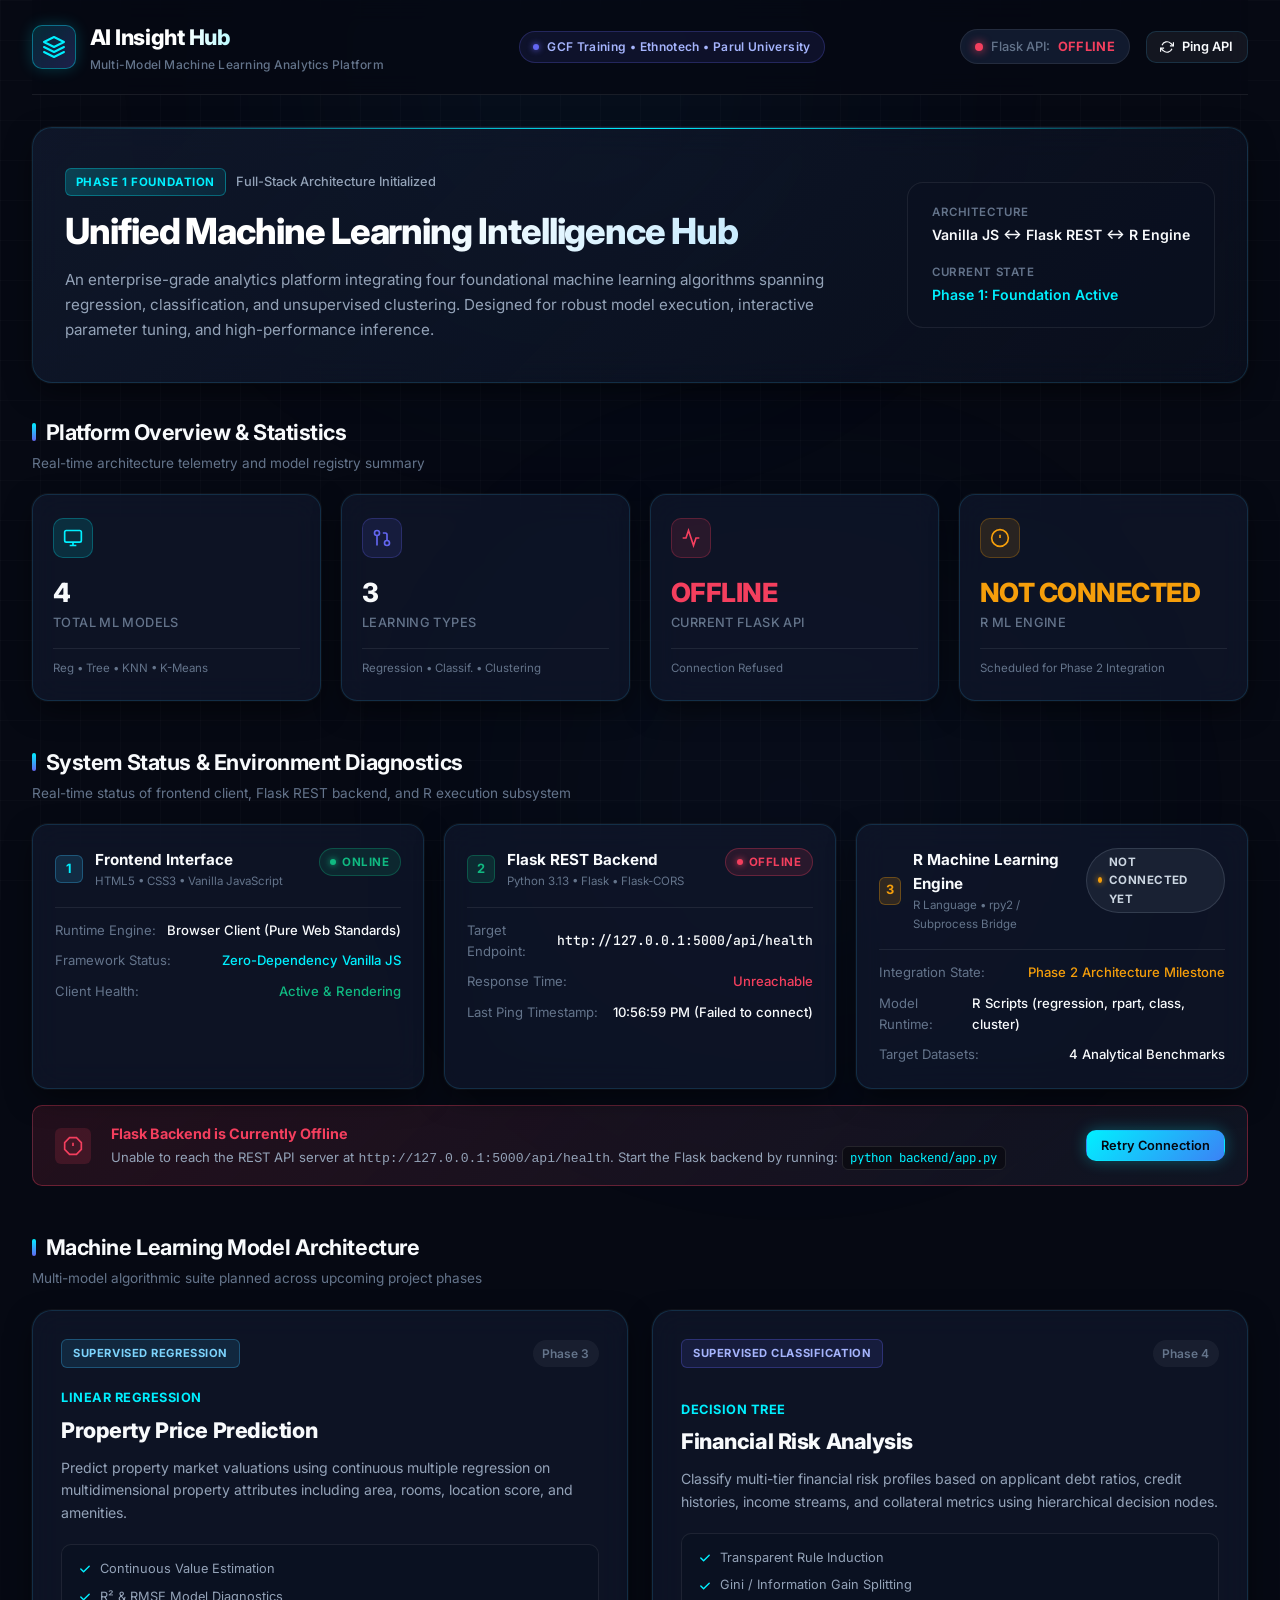
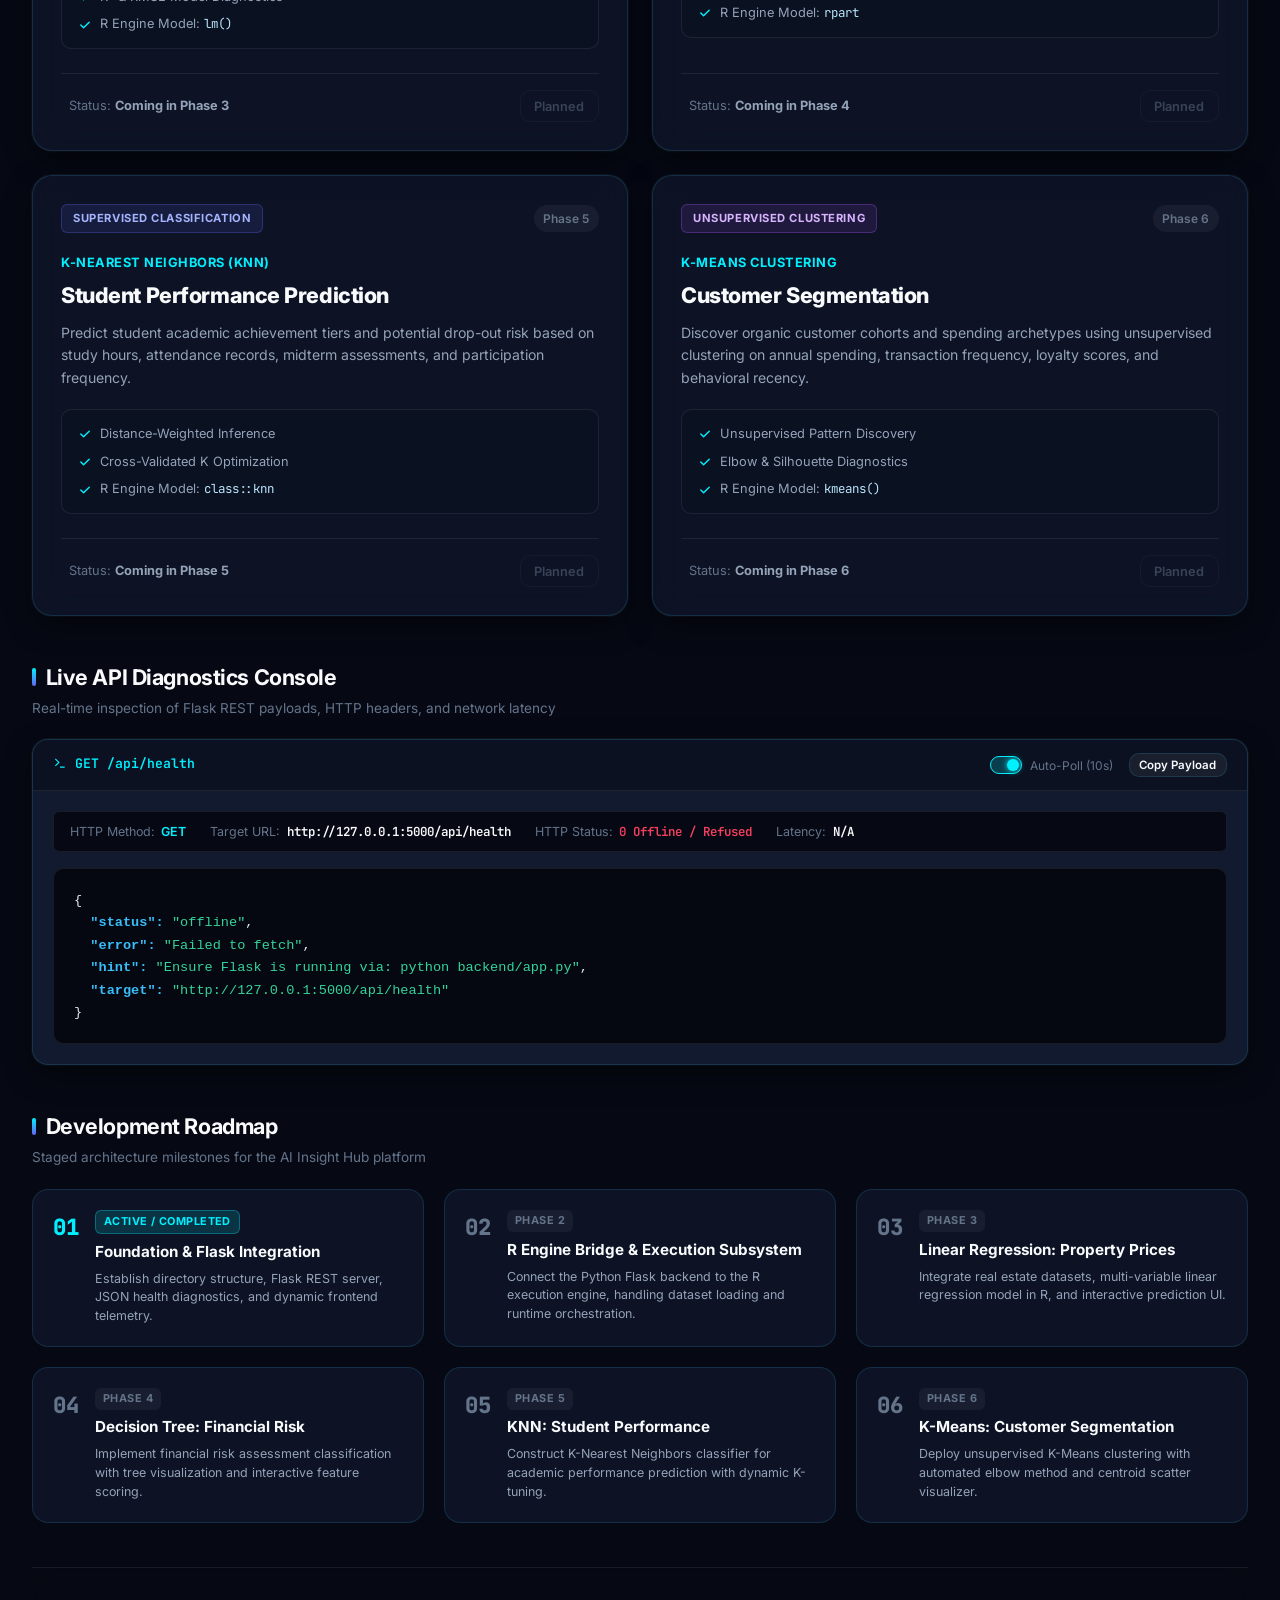
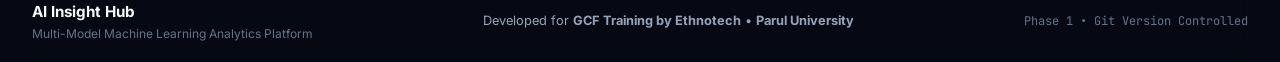
==== frontend/index.html @ ffd51c1c "Phase 1: Project foundation and Flask frontend integration" ====
<!DOCTYPE html>
<html lang="en">
<head>
    <meta charset="UTF-8">
    <meta name="viewport" content="width=device-width, initial-scale=1.0">
    <title>AI Insight Hub — Multi-Model Machine Learning Analytics Platform</title>
    <meta name="description" content="AI Insight Hub is a unified multi-model machine learning analytics platform for regression, classification, and clustering intelligence.">
    <!-- Google Fonts: Inter & JetBrains Mono -->
    <link rel="preconnect" href="https://fonts.googleapis.com">
    <link rel="preconnect" href="https://fonts.gstatic.com" crossorigin>
    <link href="https://fonts.googleapis.com/css2?family=Inter:wght@300;400;500;600;700;800&family=JetBrains+Mono:wght@400;500;600&display=swap" rel="stylesheet">
    <!-- Stylesheets -->
    <link rel="stylesheet" href="css/style.css">
    <link rel="stylesheet" href="css/responsive.css">
</head>
<body>
    <!-- Background Glow Elements -->
    <div class="bg-glow bg-glow-top"></div>
    <div class="bg-glow bg-glow-bottom"></div>
    <div class="grid-overlay"></div>

    <!-- Main Application Container -->
    <div class="app-container">

        <!-- Header / Navigation -->
        <header class="app-header">
            <div class="header-left">
                <div class="logo-wrapper">
                    <div class="logo-icon">
                        <svg viewBox="0 0 24 24" fill="none" xmlns="http://www.w3.org/2000/svg">
                            <path d="M12 2L2 7L12 12L22 7L12 2Z" stroke="currentColor" stroke-width="2" stroke-linecap="round" stroke-linejoin="round"/>
                            <path d="M2 17L12 22L22 17" stroke="currentColor" stroke-width="2" stroke-linecap="round" stroke-linejoin="round"/>
                            <path d="M2 12L12 17L22 12" stroke="currentColor" stroke-width="2" stroke-linecap="round" stroke-linejoin="round"/>
                        </svg>
                    </div>
                    <div class="logo-text">
                        <div class="brand-title">AI Insight Hub</div>
                        <div class="brand-subtitle">Multi-Model Machine Learning Analytics Platform</div>
                    </div>
                </div>
            </div>

            <div class="header-center">
                <div class="academic-badge">
                    <span class="badge-dot"></span>
                    <span class="badge-text">GCF Training &bull; Ethnotech &bull; Parul University</span>
                </div>
            </div>

            <div class="header-right">
                <div class="header-status-pill" id="headerApiStatusPill">
                    <span class="status-pulse-dot" id="headerStatusDot"></span>
                    <span class="status-pill-label">Flask API:</span>
                    <span class="status-pill-value" id="headerApiStatusText">CONNECTING...</span>
                </div>
                <button class="btn btn-secondary btn-sm" id="btnRefreshHealth" title="Ping API Health">
                    <svg class="icon-refresh" id="refreshIcon" viewBox="0 0 24 24" fill="none" stroke="currentColor" stroke-width="2">
                        <path d="M23 4v6h-6"></path>
                        <path d="M1 20v-6h6"></path>
                        <path d="M3.51 9a9 9 0 0 1 14.85-3.36L23 10M1 14l4.64 4.36A9 9 0 0 0 20.49 15"></path>
                    </svg>
                    <span>Ping API</span>
                </button>
            </div>
        </header>

        <!-- Main Content Area -->
        <main class="main-content">

            <!-- Hero Banner -->
            <section class="hero-section">
                <div class="hero-content">
                    <div class="hero-tag">
                        <span class="tag-pill">Phase 1 Foundation</span>
                        <span class="tag-text">Full-Stack Architecture Initialized</span>
                    </div>
                    <h1 class="hero-title">Unified Machine Learning Intelligence Hub</h1>
                    <p class="hero-description">
                        An enterprise-grade analytics platform integrating four foundational machine learning algorithms
                        spanning regression, classification, and unsupervised clustering. Designed for robust model execution,
                        interactive parameter tuning, and high-performance inference.
                    </p>
                </div>
                <div class="hero-meta">
                    <div class="meta-item">
                        <span class="meta-label">Architecture</span>
                        <span class="meta-value">Vanilla JS &harr; Flask REST &harr; R Engine</span>
                    </div>
                    <div class="meta-item">
                        <span class="meta-label">Current State</span>
                        <span class="meta-value text-cyan">Phase 1: Foundation Active</span>
                    </div>
                </div>
            </section>

            <!-- Dashboard Statistics Section -->
            <section class="section-container">
                <div class="section-header">
                    <h2 class="section-title">Platform Overview & Statistics</h2>
                    <span class="section-subtitle">Real-time architecture telemetry and model registry summary</span>
                </div>

                <div class="stats-grid">
                    <!-- Stat Card 1: Total Models -->
                    <div class="stat-card">
                        <div class="stat-icon-box stat-icon-cyan">
                            <svg viewBox="0 0 24 24" fill="none" stroke="currentColor" stroke-width="2">
                                <rect x="2" y="3" width="20" height="14" rx="2" ry="2"></rect>
                                <line x1="8" y1="21" x2="16" y2="21"></line>
                                <line x1="12" y1="17" x2="12" y2="21"></line>
                            </svg>
                        </div>
                        <div class="stat-info">
                            <div class="stat-value">4</div>
                            <div class="stat-label">Total ML Models</div>
                        </div>
                        <div class="stat-footer">
                            <span class="badge-subtle">Reg &bull; Tree &bull; KNN &bull; K-Means</span>
                        </div>
                    </div>

                    <!-- Stat Card 2: Learning Paradigms -->
                    <div class="stat-card">
                        <div class="stat-icon-box stat-icon-indigo">
                            <svg viewBox="0 0 24 24" fill="none" stroke="currentColor" stroke-width="2">
                                <circle cx="18" cy="18" r="3"></circle>
                                <circle cx="6" cy="6" r="3"></circle>
                                <path d="M13 6h3a2 2 0 0 1 2 2v7"></path>
                                <line x1="6" y1="9" x2="6" y2="21"></line>
                            </svg>
                        </div>
                        <div class="stat-info">
                            <div class="stat-value">3</div>
                            <div class="stat-label">Learning Types</div>
                        </div>
                        <div class="stat-footer">
                            <span class="badge-subtle">Regression &bull; Classif. &bull; Clustering</span>
                        </div>
                    </div>

                    <!-- Stat Card 3: Backend API Status -->
                    <div class="stat-card" id="statCardApi">
                        <div class="stat-icon-box stat-icon-emerald" id="statApiIconBox">
                            <svg viewBox="0 0 24 24" fill="none" stroke="currentColor" stroke-width="2">
                                <path d="M22 12h-4l-3 9L9 3l-3 9H2"></path>
                            </svg>
                        </div>
                        <div class="stat-info">
                            <div class="stat-value" id="statApiStatusValue">CHECKING...</div>
                            <div class="stat-label">Current Flask API</div>
                        </div>
                        <div class="stat-footer">
                            <span class="badge-subtle" id="statApiLatency">Endpoint: /api/health</span>
                        </div>
                    </div>

                    <!-- Stat Card 4: R Engine Connection -->
                    <div class="stat-card">
                        <div class="stat-icon-box stat-icon-amber">
                            <svg viewBox="0 0 24 24" fill="none" stroke="currentColor" stroke-width="2">
                                <circle cx="12" cy="12" r="10"></circle>
                                <line x1="12" y1="8" x2="12" y2="12"></line>
                                <line x1="12" y1="16" x2="12.01" y2="16"></line>
                            </svg>
                        </div>
                        <div class="stat-info">
                            <div class="stat-value text-amber" id="statREngineValue">NOT CONNECTED</div>
                            <div class="stat-label">R ML Engine</div>
                        </div>
                        <div class="stat-footer">
                            <span class="badge-subtle">Scheduled for Phase 2 Integration</span>
                        </div>
                    </div>
                </div>
            </section>

            <!-- System Diagnostics & Health Status -->
            <section class="section-container">
                <div class="section-header">
                    <h2 class="section-title">System Status & Environment Diagnostics</h2>
                    <span class="section-subtitle">Real-time status of frontend client, Flask REST backend, and R execution subsystem</span>
                </div>

                <div class="system-status-grid">
                    <!-- Layer 1: Frontend Client -->
                    <div class="status-panel">
                        <div class="status-panel-header">
                            <div class="status-panel-title">
                                <div class="layer-indicator layer-frontend">1</div>
                                <div>
                                    <div class="layer-name">Frontend Interface</div>
                                    <div class="layer-tech">HTML5 &bull; CSS3 &bull; Vanilla JavaScript</div>
                                </div>
                            </div>
                            <span class="status-badge badge-online">
                                <span class="status-dot"></span>
                                ONLINE
                            </span>
                        </div>
                        <div class="status-panel-body">
                            <div class="status-metric-row">
                                <span class="metric-label">Runtime Engine:</span>
                                <span class="metric-value">Browser Client (Pure Web Standards)</span>
                            </div>
                            <div class="status-metric-row">
                                <span class="metric-label">Framework Status:</span>
                                <span class="metric-value text-cyan">Zero-Dependency Vanilla JS</span>
                            </div>
                            <div class="status-metric-row">
                                <span class="metric-label">Client Health:</span>
                                <span class="metric-value text-emerald">Active & Rendering</span>
                            </div>
                        </div>
                    </div>

                    <!-- Layer 2: Flask REST API -->
                    <div class="status-panel" id="flaskStatusPanel">
                        <div class="status-panel-header">
                            <div class="status-panel-title">
                                <div class="layer-indicator layer-backend">2</div>
                                <div>
                                    <div class="layer-name">Flask REST Backend</div>
                                    <div class="layer-tech">Python 3.13 &bull; Flask &bull; Flask-CORS</div>
                                </div>
                            </div>
                            <span class="status-badge badge-checking" id="flaskBadge">
                                <span class="status-dot" id="flaskStatusDot"></span>
                                <span id="flaskBadgeText">CONNECTING...</span>
                            </span>
                        </div>
                        <div class="status-panel-body">
                            <div class="status-metric-row">
                                <span class="metric-label">Target Endpoint:</span>
                                <span class="metric-value font-mono" id="apiEndpointDisplay">http://127.0.0.1:5000/api/health</span>
                            </div>
                            <div class="status-metric-row">
                                <span class="metric-label">Response Time:</span>
                                <span class="metric-value" id="apiLatencyDisplay">-- ms</span>
                            </div>
                            <div class="status-metric-row">
                                <span class="metric-label">Last Ping Timestamp:</span>
                                <span class="metric-value" id="apiTimestampDisplay">Checking connection...</span>
                            </div>
                        </div>
                    </div>

                    <!-- Layer 3: R Machine Learning Engine -->
                    <div class="status-panel">
                        <div class="status-panel-header">
                            <div class="status-panel-title">
                                <div class="layer-indicator layer-r">3</div>
                                <div>
                                    <div class="layer-name">R Machine Learning Engine</div>
                                    <div class="layer-tech">R Language &bull; rpy2 / Subprocess Bridge</div>
                                </div>
                            </div>
                            <span class="status-badge badge-neutral">
                                <span class="status-dot dot-amber"></span>
                                NOT CONNECTED YET
                            </span>
                        </div>
                        <div class="status-panel-body">
                            <div class="status-metric-row">
                                <span class="metric-label">Integration State:</span>
                                <span class="metric-value text-amber">Phase 2 Architecture Milestone</span>
                            </div>
                            <div class="status-metric-row">
                                <span class="metric-label">Model Runtime:</span>
                                <span class="metric-value">R Scripts (regression, rpart, class, cluster)</span>
                            </div>
                            <div class="status-metric-row">
                                <span class="metric-label">Target Datasets:</span>
                                <span class="metric-value">4 Analytical Benchmarks</span>
                            </div>
                        </div>
                    </div>
                </div>

                <!-- API Offline Alert Banner (Shown dynamically when backend is unreachable) -->
                <div class="api-alert-banner" id="apiAlertBanner" style="display: none;">
                    <div class="alert-icon">
                        <svg viewBox="0 0 24 24" fill="none" stroke="currentColor" stroke-width="2">
                            <polygon points="7.86 2 16.14 2 22 7.86 22 16.14 16.14 22 7.86 22 2 16.14 2 7.86 7.86 2"></polygon>
                            <line x1="12" y1="8" x2="12" y2="12"></line>
                            <line x1="12" y1="16" x2="12.01" y2="16"></line>
                        </svg>
                    </div>
                    <div class="alert-content">
                        <div class="alert-title">Flask Backend is Currently Offline</div>
                        <div class="alert-message">
                            Unable to reach the REST API server at <code>http://127.0.0.1:5000/api/health</code>.
                            Start the Flask backend by running:
                            <code class="code-pill">python backend/app.py</code>
                        </div>
                    </div>
                    <button class="btn btn-primary btn-sm" id="btnRetryConnection">
                        Retry Connection
                    </button>
                </div>
            </section>

            <!-- Machine Learning Model Registry Section -->
            <section class="section-container">
                <div class="section-header">
                    <h2 class="section-title">Machine Learning Model Architecture</h2>
                    <span class="section-subtitle">Multi-model algorithmic suite planned across upcoming project phases</span>
                </div>

                <div class="models-grid">

                    <!-- Model Card 1: Linear Regression -->
                    <div class="model-card model-card-regression">
                        <div class="model-card-header">
                            <div class="model-category-pill pill-regression">SUPERVISED REGRESSION</div>
                            <div class="model-phase-badge">Phase 3</div>
                        </div>
                        <div class="model-card-body">
                            <div class="model-algorithm">LINEAR REGRESSION</div>
                            <h3 class="model-name">Property Price Prediction</h3>
                            <p class="model-description">
                                Predict property market valuations using continuous multiple regression on multidimensional
                                property attributes including area, rooms, location score, and amenities.
                            </p>

                            <div class="model-features-list">
                                <div class="feature-item">
                                    <svg viewBox="0 0 20 20" fill="currentColor">
                                        <path fill-rule="evenodd" d="M16.707 5.293a1 1 0 010 1.414l-8 8a1 1 0 01-1.414 0l-4-4a1 1 0 011.414-1.414L8 12.586l7.293-7.293a1 1 0 011.414 0z" clip-rule="evenodd"/>
                                    </svg>
                                    <span>Continuous Value Estimation</span>
                                </div>
                                <div class="feature-item">
                                    <svg viewBox="0 0 20 20" fill="currentColor">
                                        <path fill-rule="evenodd" d="M16.707 5.293a1 1 0 010 1.414l-8 8a1 1 0 01-1.414 0l-4-4a1 1 0 011.414-1.414L8 12.586l7.293-7.293a1 1 0 011.414 0z" clip-rule="evenodd"/>
                                    </svg>
                                    <span>R² & RMSE Model Diagnostics</span>
                                </div>
                                <div class="feature-item">
                                    <svg viewBox="0 0 20 20" fill="currentColor">
                                        <path fill-rule="evenodd" d="M16.707 5.293a1 1 0 010 1.414l-8 8a1 1 0 01-1.414 0l-4-4a1 1 0 011.414-1.414L8 12.586l7.293-7.293a1 1 0 011.414 0z" clip-rule="evenodd"/>
                                    </svg>
                                    <span>R Engine Model: <code>lm()</code></span>
                                </div>
                            </div>
                        </div>
                        <div class="model-card-footer">
                            <div class="model-status-indicator">
                                <span class="status-dot dot-indigo"></span>
                                <span class="status-label">Status: <strong>Coming in Phase 3</strong></span>
                            </div>
                            <button class="btn btn-outline btn-sm btn-disabled" disabled>Planned</button>
                        </div>
                    </div>

                    <!-- Model Card 2: Decision Tree -->
                    <div class="model-card model-card-decision-tree">
                        <div class="model-card-header">
                            <div class="model-category-pill pill-classification">SUPERVISED CLASSIFICATION</div>
                            <div class="model-phase-badge">Phase 4</div>
                        </div>
                        <div class="model-card-body">
                            <div class="model-algorithm">DECISION TREE</div>
                            <h3 class="model-name">Financial Risk Analysis</h3>
                            <p class="model-description">
                                Classify multi-tier financial risk profiles based on applicant debt ratios, credit histories,
                                income streams, and collateral metrics using hierarchical decision nodes.
                            </p>

                            <div class="model-features-list">
                                <div class="feature-item">
                                    <svg viewBox="0 0 20 20" fill="currentColor">
                                        <path fill-rule="evenodd" d="M16.707 5.293a1 1 0 010 1.414l-8 8a1 1 0 01-1.414 0l-4-4a1 1 0 011.414-1.414L8 12.586l7.293-7.293a1 1 0 011.414 0z" clip-rule="evenodd"/>
                                    </svg>
                                    <span>Transparent Rule Induction</span>
                                </div>
                                <div class="feature-item">
                                    <svg viewBox="0 0 20 20" fill="currentColor">
                                        <path fill-rule="evenodd" d="M16.707 5.293a1 1 0 010 1.414l-8 8a1 1 0 01-1.414 0l-4-4a1 1 0 011.414-1.414L8 12.586l7.293-7.293a1 1 0 011.414 0z" clip-rule="evenodd"/>
                                    </svg>
                                    <span>Gini / Information Gain Splitting</span>
                                </div>
                                <div class="feature-item">
                                    <svg viewBox="0 0 20 20" fill="currentColor">
                                        <path fill-rule="evenodd" d="M16.707 5.293a1 1 0 010 1.414l-8 8a1 1 0 01-1.414 0l-4-4a1 1 0 011.414-1.414L8 12.586l7.293-7.293a1 1 0 011.414 0z" clip-rule="evenodd"/>
                                    </svg>
                                    <span>R Engine Model: <code>rpart</code></span>
                                </div>
                            </div>
                        </div>
                        <div class="model-card-footer">
                            <div class="model-status-indicator">
                                <span class="status-dot dot-indigo"></span>
                                <span class="status-label">Status: <strong>Coming in Phase 4</strong></span>
                            </div>
                            <button class="btn btn-outline btn-sm btn-disabled" disabled>Planned</button>
                        </div>
                    </div>

                    <!-- Model Card 3: KNN -->
                    <div class="model-card model-card-knn">
                        <div class="model-card-header">
                            <div class="model-category-pill pill-classification">SUPERVISED CLASSIFICATION</div>
                            <div class="model-phase-badge">Phase 5</div>
                        </div>
                        <div class="model-card-body">
                            <div class="model-algorithm">K-NEAREST NEIGHBORS (KNN)</div>
                            <h3 class="model-name">Student Performance Prediction</h3>
                            <p class="model-description">
                                Predict student academic achievement tiers and potential drop-out risk based on study hours,
                                attendance records, midterm assessments, and participation frequency.
                            </p>

                            <div class="model-features-list">
                                <div class="feature-item">
                                    <svg viewBox="0 0 20 20" fill="currentColor">
                                        <path fill-rule="evenodd" d="M16.707 5.293a1 1 0 010 1.414l-8 8a1 1 0 01-1.414 0l-4-4a1 1 0 011.414-1.414L8 12.586l7.293-7.293a1 1 0 011.414 0z" clip-rule="evenodd"/>
                                    </svg>
                                    <span>Distance-Weighted Inference</span>
                                </div>
                                <div class="feature-item">
                                    <svg viewBox="0 0 20 20" fill="currentColor">
                                        <path fill-rule="evenodd" d="M16.707 5.293a1 1 0 010 1.414l-8 8a1 1 0 01-1.414 0l-4-4a1 1 0 011.414-1.414L8 12.586l7.293-7.293a1 1 0 011.414 0z" clip-rule="evenodd"/>
                                    </svg>
                                    <span>Cross-Validated K Optimization</span>
                                </div>
                                <div class="feature-item">
                                    <svg viewBox="0 0 20 20" fill="currentColor">
                                        <path fill-rule="evenodd" d="M16.707 5.293a1 1 0 010 1.414l-8 8a1 1 0 01-1.414 0l-4-4a1 1 0 011.414-1.414L8 12.586l7.293-7.293a1 1 0 011.414 0z" clip-rule="evenodd"/>
                                    </svg>
                                    <span>R Engine Model: <code>class::knn</code></span>
                                </div>
                            </div>
                        </div>
                        <div class="model-card-footer">
                            <div class="model-status-indicator">
                                <span class="status-dot dot-indigo"></span>
                                <span class="status-label">Status: <strong>Coming in Phase 5</strong></span>
                            </div>
                            <button class="btn btn-outline btn-sm btn-disabled" disabled>Planned</button>
                        </div>
                    </div>

                    <!-- Model Card 4: K-Means -->
                    <div class="model-card model-card-kmeans">
                        <div class="model-card-header">
                            <div class="model-category-pill pill-clustering">UNSUPERVISED CLUSTERING</div>
                            <div class="model-phase-badge">Phase 6</div>
                        </div>
                        <div class="model-card-body">
                            <div class="model-algorithm">K-MEANS CLUSTERING</div>
                            <h3 class="model-name">Customer Segmentation</h3>
                            <p class="model-description">
                                Discover organic customer cohorts and spending archetypes using unsupervised clustering
                                on annual spending, transaction frequency, loyalty scores, and behavioral recency.
                            </p>

                            <div class="model-features-list">
                                <div class="feature-item">
                                    <svg viewBox="0 0 20 20" fill="currentColor">
                                        <path fill-rule="evenodd" d="M16.707 5.293a1 1 0 010 1.414l-8 8a1 1 0 01-1.414 0l-4-4a1 1 0 011.414-1.414L8 12.586l7.293-7.293a1 1 0 011.414 0z" clip-rule="evenodd"/>
                                    </svg>
                                    <span>Unsupervised Pattern Discovery</span>
                                </div>
                                <div class="feature-item">
                                    <svg viewBox="0 0 20 20" fill="currentColor">
                                        <path fill-rule="evenodd" d="M16.707 5.293a1 1 0 010 1.414l-8 8a1 1 0 01-1.414 0l-4-4a1 1 0 011.414-1.414L8 12.586l7.293-7.293a1 1 0 011.414 0z" clip-rule="evenodd"/>
                                    </svg>
                                    <span>Elbow & Silhouette Diagnostics</span>
                                </div>
                                <div class="feature-item">
                                    <svg viewBox="0 0 20 20" fill="currentColor">
                                        <path fill-rule="evenodd" d="M16.707 5.293a1 1 0 010 1.414l-8 8a1 1 0 01-1.414 0l-4-4a1 1 0 011.414-1.414L8 12.586l7.293-7.293a1 1 0 011.414 0z" clip-rule="evenodd"/>
                                    </svg>
                                    <span>R Engine Model: <code>kmeans()</code></span>
                                </div>
                            </div>
                        </div>
                        <div class="model-card-footer">
                            <div class="model-status-indicator">
                                <span class="status-dot dot-indigo"></span>
                                <span class="status-label">Status: <strong>Coming in Phase 6</strong></span>
                            </div>
                            <button class="btn btn-outline btn-sm btn-disabled" disabled>Planned</button>
                        </div>
                    </div>

                </div>
            </section>

            <!-- Live API Diagnostics Console -->
            <section class="section-container">
                <div class="section-header">
                    <h2 class="section-title">Live API Diagnostics Console</h2>
                    <span class="section-subtitle">Real-time inspection of Flask REST payloads, HTTP headers, and network latency</span>
                </div>

                <div class="console-panel">
                    <div class="console-header">
                        <div class="console-title">
                            <span class="console-tab active">
                                <svg viewBox="0 0 24 24" fill="none" stroke="currentColor" stroke-width="2">
                                    <polyline points="4 17 10 11 4 5"></polyline>
                                    <line x1="12" y1="19" x2="20" y2="19"></line>
                                </svg>
                                GET /api/health
                            </span>
                        </div>
                        <div class="console-controls">
                            <div class="auto-poll-wrapper">
                                <label class="switch-label">
                                    <input type="checkbox" id="chkAutoPoll" checked>
                                    <span class="switch-slider"></span>
                                    <span class="switch-text">Auto-Poll (10s)</span>
                                </label>
                            </div>
                            <button class="btn btn-secondary btn-xs" id="btnCopyJson" title="Copy JSON Output">
                                Copy Payload
                            </button>
                        </div>
                    </div>

                    <div class="console-body">
                        <div class="console-meta-bar">
                            <div class="console-meta-tag">
                                <span class="meta-tag-label">HTTP Method:</span>
                                <span class="meta-tag-value text-cyan">GET</span>
                            </div>
                            <div class="console-meta-tag">
                                <span class="meta-tag-label">Target URL:</span>
                                <span class="meta-tag-value font-mono" id="consoleTargetUrl">http://127.0.0.1:5000/api/health</span>
                            </div>
                            <div class="console-meta-tag">
                                <span class="meta-tag-label">HTTP Status:</span>
                                <span class="meta-tag-value font-mono" id="consoleHttpStatus">--</span>
                            </div>
                            <div class="console-meta-tag">
                                <span class="meta-tag-label">Latency:</span>
                                <span class="meta-tag-value font-mono" id="consoleLatency">-- ms</span>
                            </div>
                        </div>

                        <div class="code-viewer-container">
                            <pre class="json-code-block"><code id="rawJsonResponse">Connecting to Flask REST API...</code></pre>
                        </div>
                    </div>
                </div>
            </section>

            <!-- Project Roadmap / Phases -->
            <section class="section-container">
                <div class="section-header">
                    <h2 class="section-title">Development Roadmap</h2>
                    <span class="section-subtitle">Staged architecture milestones for the AI Insight Hub platform</span>
                </div>

                <div class="roadmap-grid">
                    <div class="roadmap-step step-active">
                        <div class="step-num">01</div>
                        <div class="step-content">
                            <div class="step-badge badge-active">Active / Completed</div>
                            <h4 class="step-title">Foundation & Flask Integration</h4>
                            <p class="step-desc">Establish directory structure, Flask REST server, JSON health diagnostics, and dynamic frontend telemetry.</p>
                        </div>
                    </div>

                    <div class="roadmap-step">
                        <div class="step-num">02</div>
                        <div class="step-content">
                            <div class="step-badge badge-upcoming">Phase 2</div>
                            <h4 class="step-title">R Engine Bridge & Execution Subsystem</h4>
                            <p class="step-desc">Connect the Python Flask backend to the R execution engine, handling dataset loading and runtime orchestration.</p>
                        </div>
                    </div>

                    <div class="roadmap-step">
                        <div class="step-num">03</div>
                        <div class="step-content">
                            <div class="step-badge badge-upcoming">Phase 3</div>
                            <h4 class="step-title">Linear Regression: Property Prices</h4>
                            <p class="step-desc">Integrate real estate datasets, multi-variable linear regression model in R, and interactive prediction UI.</p>
                        </div>
                    </div>

                    <div class="roadmap-step">
                        <div class="step-num">04</div>
                        <div class="step-content">
                            <div class="step-badge badge-upcoming">Phase 4</div>
                            <h4 class="step-title">Decision Tree: Financial Risk</h4>
                            <p class="step-desc">Implement financial risk assessment classification with tree visualization and interactive feature scoring.</p>
                        </div>
                    </div>

                    <div class="roadmap-step">
                        <div class="step-num">05</div>
                        <div class="step-content">
                            <div class="step-badge badge-upcoming">Phase 5</div>
                            <h4 class="step-title">KNN: Student Performance</h4>
                            <p class="step-desc">Construct K-Nearest Neighbors classifier for academic performance prediction with dynamic K-tuning.</p>
                        </div>
                    </div>

                    <div class="roadmap-step">
                        <div class="step-num">06</div>
                        <div class="step-content">
                            <div class="step-badge badge-upcoming">Phase 6</div>
                            <h4 class="step-title">K-Means: Customer Segmentation</h4>
                            <p class="step-desc">Deploy unsupervised K-Means clustering with automated elbow method and centroid scatter visualizer.</p>
                        </div>
                    </div>
                </div>
            </section>

        </main>

        <!-- Footer -->
        <footer class="app-footer">
            <div class="footer-content">
                <div class="footer-left">
                    <div class="footer-brand">AI Insight Hub</div>
                    <div class="footer-tagline">Multi-Model Machine Learning Analytics Platform</div>
                </div>
                <div class="footer-center">
                    <div class="footer-academic">
                        Developed for <strong>GCF Training by Ethnotech</strong> &bull; <strong>Parul University</strong>
                    </div>
                </div>
                <div class="footer-right">
                    <div class="footer-version">Phase 1 &bull; Git Version Controlled</div>
                </div>
            </div>
        </footer>

    </div>

    <!-- Application Logic -->
    <script src="js/app.js"></script>
</body>
</html>
---- frontend/css/style.css ----
/* ==========================================================================
   AI INSIGHT HUB — MAIN STYLESHEET
   Premium Multi-Model Machine Learning Analytics Platform
   ========================================================================== */

/* --------------------------------------------------------------------------
   1. CSS Custom Properties / Design Tokens
   -------------------------------------------------------------------------- */
:root {
    /* Backgrounds */
    --bg-base: #060913;
    --bg-surface: #0b1120;
    --bg-surface-elevated: #111a2e;
    --bg-surface-glass: rgba(15, 23, 42, 0.72);
    --bg-glass-card: rgba(17, 26, 46, 0.65);
    --bg-glass-card-hover: rgba(22, 34, 61, 0.85);

    /* Borders & Outlines */
    --border-subtle: rgba(255, 255, 255, 0.08);
    --border-glass: rgba(56, 189, 248, 0.16);
    --border-glass-hover: rgba(0, 240, 255, 0.38);
    --border-cyan: rgba(0, 240, 255, 0.3);

    /* Typography / Text Colors */
    --text-primary: #f8fafc;
    --text-secondary: #94a3b8;
    --text-muted: #64748b;
    --text-accent: #38bdf8;

    /* Brand & Accent Colors */
    --accent-cyan: #00f0ff;
    --accent-cyan-dark: #00b4d8;
    --accent-blue: #3b82f6;
    --accent-indigo: #6366f1;
    --accent-violet: #8b5cf6;

    /* Semantic Status Colors */
    --status-emerald: #10b981;
    --status-emerald-glow: rgba(16, 185, 129, 0.35);
    --status-amber: #f59e0b;
    --status-amber-glow: rgba(245, 158, 11, 0.35);
    --status-rose: #f43f5e;
    --status-rose-glow: rgba(244, 63, 94, 0.35);

    /* Shadows & Glows */
    --shadow-card: 0 10px 30px -5px rgba(0, 0, 0, 0.6), 0 0 1px 1px rgba(255, 255, 255, 0.05);
    --shadow-card-hover: 0 20px 40px -10px rgba(0, 240, 255, 0.12), 0 0 20px rgba(0, 240, 255, 0.1);
    --glow-cyan: 0 0 25px rgba(0, 240, 255, 0.25);
    --glow-indigo: 0 0 25px rgba(99, 102, 241, 0.25);

    /* Transitions & Radii */
    --radius-sm: 6px;
    --radius-md: 10px;
    --radius-lg: 16px;
    --radius-xl: 20px;
    --radius-full: 9999px;
    --transition-fast: 150ms cubic-bezier(0.4, 0, 0.2, 1);
    --transition-base: 250ms cubic-bezier(0.4, 0, 0.2, 1);
    --transition-slow: 400ms cubic-bezier(0.4, 0, 0.2, 1);
}

/* --------------------------------------------------------------------------
   2. Reset & Global Base
   -------------------------------------------------------------------------- */
*, *::before, *::after {
    box-sizing: border-box;
    margin: 0;
    padding: 0;
}

html {
    font-size: 16px;
    scroll-behavior: smooth;
    -webkit-font-smoothing: antialiased;
    -moz-osx-font-smoothing: grayscale;
}

body {
    font-family: 'Inter', -apple-system, BlinkMacSystemFont, "Segoe UI", Roboto, sans-serif;
    background-color: var(--bg-base);
    color: var(--text-primary);
    line-height: 1.6;
    min-height: 100vh;
    overflow-x: hidden;
    position: relative;
}

/* Background Ambient Glows & Grid */
.bg-glow {
    position: fixed;
    border-radius: 50%;
    filter: blur(140px);
    pointer-events: none;
    z-index: 0;
    opacity: 0.45;
}

.bg-glow-top {
    top: -150px;
    left: 20%;
    width: 650px;
    height: 450px;
    background: radial-gradient(circle, rgba(0, 240, 255, 0.18) 0%, rgba(99, 102, 241, 0.1) 60%, transparent 80%);
}

.bg-glow-bottom {
    bottom: -150px;
    right: 15%;
    width: 600px;
    height: 500px;
    background: radial-gradient(circle, rgba(99, 102, 241, 0.15) 0%, rgba(56, 189, 248, 0.08) 60%, transparent 80%);
}

.grid-overlay {
    position: fixed;
    top: 0;
    left: 0;
    right: 0;
    bottom: 0;
    background-image:
        linear-gradient(rgba(255, 255, 255, 0.02) 1px, transparent 1px),
        linear-gradient(90deg, rgba(255, 255, 255, 0.02) 1px, transparent 1px);
    background-size: 40px 40px;
    pointer-events: none;
    z-index: 1;
}

/* Layout Container */
.app-container {
    position: relative;
    z-index: 2;
    display: flex;
    flex-direction: column;
    min-height: 100vh;
    max-width: 1440px;
    margin: 0 auto;
    padding: 0 2rem;
}

/* --------------------------------------------------------------------------
   3. Top Navigation & Header
   -------------------------------------------------------------------------- */
.app-header {
    display: flex;
    align-items: center;
    justify-content: space-between;
    gap: 1.5rem;
    padding: 1.25rem 0;
    border-bottom: 1px solid var(--border-subtle);
    backdrop-filter: blur(12px);
    position: sticky;
    top: 0;
    z-index: 50;
    background: rgba(6, 9, 19, 0.75);
}

.header-left {
    display: flex;
    align-items: center;
}

.logo-wrapper {
    display: flex;
    align-items: center;
    gap: 0.85rem;
}

.logo-icon {
    width: 44px;
    height: 44px;
    display: flex;
    align-items: center;
    justify-content: center;
    background: linear-gradient(135deg, rgba(0, 240, 255, 0.15), rgba(99, 102, 241, 0.25));
    border: 1px solid var(--border-glass-hover);
    border-radius: var(--radius-md);
    color: var(--accent-cyan);
    box-shadow: 0 0 15px rgba(0, 240, 255, 0.2);
}

.logo-icon svg {
    width: 24px;
    height: 24px;
}

.logo-text {
    display: flex;
    flex-direction: column;
}

.brand-title {
    font-size: 1.35rem;
    font-weight: 800;
    letter-spacing: -0.02em;
    background: linear-gradient(90deg, #ffffff 30%, var(--accent-cyan) 100%);
    -webkit-background-clip: text;
    -webkit-text-fill-color: transparent;
}

.brand-subtitle {
    font-size: 0.75rem;
    font-weight: 500;
    color: var(--text-muted);
    letter-spacing: 0.02em;
}

.header-center {
    display: flex;
    align-items: center;
}

.academic-badge {
    display: inline-flex;
    align-items: center;
    gap: 0.5rem;
    padding: 0.35rem 0.85rem;
    background: rgba(99, 102, 241, 0.1);
    border: 1px solid rgba(99, 102, 241, 0.25);
    border-radius: var(--radius-full);
    font-size: 0.75rem;
    font-weight: 600;
    color: #a5b4fc;
    letter-spacing: 0.03em;
}

.academic-badge .badge-dot {
    width: 6px;
    height: 6px;
    border-radius: 50%;
    background-color: var(--accent-indigo);
    box-shadow: 0 0 6px var(--accent-indigo);
}

.header-right {
    display: flex;
    align-items: center;
    gap: 1rem;
}

.header-status-pill {
    display: flex;
    align-items: center;
    gap: 0.5rem;
    padding: 0.4rem 0.85rem;
    background: var(--bg-surface-elevated);
    border: 1px solid var(--border-subtle);
    border-radius: var(--radius-full);
    font-size: 0.8rem;
    transition: var(--transition-base);
}

.status-pill-label {
    color: var(--text-muted);
    font-weight: 500;
}

.status-pill-value {
    font-weight: 700;
    letter-spacing: 0.03em;
}

/* Status dots & pulses */
.status-pulse-dot {
    width: 8px;
    height: 8px;
    border-radius: 50%;
    background-color: var(--text-muted);
    position: relative;
}

.status-pulse-dot.online {
    background-color: var(--status-emerald);
    box-shadow: 0 0 10px var(--status-emerald);
    animation: pulseGlowGreen 2s infinite ease-in-out;
}

.status-pulse-dot.offline {
    background-color: var(--status-rose);
    box-shadow: 0 0 10px var(--status-rose);
    animation: pulseGlowRed 1.5s infinite ease-in-out;
}

.status-pulse-dot.checking {
    background-color: var(--status-amber);
    box-shadow: 0 0 10px var(--status-amber);
    animation: pulseGlowAmber 1.2s infinite ease-in-out;
}

@keyframes pulseGlowGreen {
    0%, 100% { box-shadow: 0 0 4px var(--status-emerald); opacity: 1; }
    50% { box-shadow: 0 0 14px var(--status-emerald); opacity: 0.6; }
}

@keyframes pulseGlowRed {
    0%, 100% { box-shadow: 0 0 4px var(--status-rose); opacity: 1; }
    50% { box-shadow: 0 0 14px var(--status-rose); opacity: 0.6; }
}

@keyframes pulseGlowAmber {
    0%, 100% { box-shadow: 0 0 4px var(--status-amber); opacity: 1; }
    50% { box-shadow: 0 0 14px var(--status-amber); opacity: 0.5; }
}

/* --------------------------------------------------------------------------
   4. Hero Banner Section
   -------------------------------------------------------------------------- */
.hero-section {
    display: flex;
    justify-content: space-between;
    align-items: center;
    gap: 2rem;
    padding: 2.5rem 2rem;
    margin: 2rem 0;
    background: linear-gradient(135deg, rgba(17, 26, 46, 0.8) 0%, rgba(15, 23, 42, 0.4) 100%);
    border: 1px solid var(--border-glass);
    border-radius: var(--radius-xl);
    backdrop-filter: blur(16px);
    box-shadow: var(--shadow-card);
    position: relative;
    overflow: hidden;
}

.hero-section::before {
    content: '';
    position: absolute;
    top: 0;
    left: 0;
    right: 0;
    height: 1px;
    background: linear-gradient(90deg, transparent, var(--accent-cyan), transparent);
}

.hero-content {
    max-width: 760px;
}

.hero-tag {
    display: inline-flex;
    align-items: center;
    gap: 0.65rem;
    margin-bottom: 0.85rem;
}

.tag-pill {
    padding: 0.25rem 0.6rem;
    background: linear-gradient(135deg, rgba(0, 240, 255, 0.2), rgba(0, 180, 216, 0.1));
    border: 1px solid var(--border-cyan);
    border-radius: var(--radius-sm);
    font-size: 0.72rem;
    font-weight: 700;
    color: var(--accent-cyan);
    text-transform: uppercase;
    letter-spacing: 0.05em;
}

.tag-text {
    font-size: 0.8rem;
    color: var(--text-secondary);
    font-weight: 500;
}

.hero-title {
    font-size: 2.25rem;
    font-weight: 800;
    line-height: 1.2;
    letter-spacing: -0.03em;
    margin-bottom: 0.85rem;
    background: linear-gradient(135deg, #ffffff 40%, #bae6fd 100%);
    -webkit-background-clip: text;
    -webkit-text-fill-color: transparent;
}

.hero-description {
    font-size: 0.95rem;
    color: var(--text-secondary);
    line-height: 1.65;
}

.hero-meta {
    display: flex;
    flex-direction: column;
    gap: 1rem;
    padding: 1.25rem 1.5rem;
    background: rgba(11, 17, 32, 0.75);
    border: 1px solid var(--border-subtle);
    border-radius: var(--radius-lg);
    min-width: 280px;
}

.meta-item {
    display: flex;
    flex-direction: column;
    gap: 0.2rem;
}

.meta-label {
    font-size: 0.72rem;
    text-transform: uppercase;
    letter-spacing: 0.05em;
    color: var(--text-muted);
    font-weight: 600;
}

.meta-value {
    font-size: 0.88rem;
    font-weight: 600;
    color: var(--text-primary);
}

/* --------------------------------------------------------------------------
   5. General Section & Card Containers
   -------------------------------------------------------------------------- */
.section-container {
    margin-bottom: 2.75rem;
}

.section-header {
    margin-bottom: 1.25rem;
}

.section-title {
    font-size: 1.35rem;
    font-weight: 700;
    color: var(--text-primary);
    letter-spacing: -0.02em;
    display: flex;
    align-items: center;
    gap: 0.6rem;
}

.section-title::before {
    content: '';
    display: inline-block;
    width: 4px;
    height: 1.1rem;
    background: linear-gradient(180deg, var(--accent-cyan), var(--accent-indigo));
    border-radius: var(--radius-full);
}

.section-subtitle {
    font-size: 0.85rem;
    color: var(--text-muted);
    margin-top: 0.2rem;
    display: block;
}

/* --------------------------------------------------------------------------
   6. Statistics Grid (4 Key Metrics)
   -------------------------------------------------------------------------- */
.stats-grid {
    display: grid;
    grid-template-columns: repeat(4, 1fr);
    gap: 1.25rem;
}

.stat-card {
    background: var(--bg-glass-card);
    border: 1px solid var(--border-glass);
    border-radius: var(--radius-lg);
    padding: 1.4rem 1.25rem;
    backdrop-filter: blur(16px);
    box-shadow: var(--shadow-card);
    display: flex;
    flex-direction: column;
    gap: 0.85rem;
    transition: var(--transition-base);
    position: relative;
    overflow: hidden;
}

.stat-card:hover {
    transform: translateY(-3px);
    border-color: var(--border-glass-hover);
    box-shadow: var(--shadow-card-hover);
}

.stat-icon-box {
    width: 40px;
    height: 40px;
    border-radius: var(--radius-md);
    display: flex;
    align-items: center;
    justify-content: center;
}

.stat-icon-box svg {
    width: 20px;
    height: 20px;
}

.stat-icon-cyan {
    background: rgba(0, 240, 255, 0.12);
    border: 1px solid rgba(0, 240, 255, 0.25);
    color: var(--accent-cyan);
}

.stat-icon-indigo {
    background: rgba(99, 102, 241, 0.12);
    border: 1px solid rgba(99, 102, 241, 0.25);
    color: var(--accent-indigo);
}

.stat-icon-emerald {
    background: rgba(16, 185, 129, 0.12);
    border: 1px solid rgba(16, 185, 129, 0.25);
    color: var(--status-emerald);
}

.stat-icon-amber {
    background: rgba(245, 158, 11, 0.12);
    border: 1px solid rgba(245, 158, 11, 0.25);
    color: var(--status-amber);
}

.stat-icon-rose {
    background: rgba(244, 63, 94, 0.12);
    border: 1px solid rgba(244, 63, 94, 0.25);
    color: var(--status-rose);
}

.stat-info {
    display: flex;
    flex-direction: column;
}

.stat-value {
    font-size: 1.65rem;
    font-weight: 800;
    letter-spacing: -0.02em;
    color: var(--text-primary);
}

.stat-label {
    font-size: 0.8rem;
    color: var(--text-muted);
    font-weight: 500;
    text-transform: uppercase;
    letter-spacing: 0.03em;
}

.stat-footer {
    padding-top: 0.6rem;
    border-top: 1px solid var(--border-subtle);
    font-size: 0.75rem;
    color: var(--text-secondary);
}

.badge-subtle {
    font-size: 0.72rem;
    color: var(--text-muted);
}

/* --------------------------------------------------------------------------
   7. System Status Grid (3-Tier Layer Architecture)
   -------------------------------------------------------------------------- */
.system-status-grid {
    display: grid;
    grid-template-columns: repeat(3, 1fr);
    gap: 1.25rem;
    margin-bottom: 1rem;
}

.status-panel {
    background: var(--bg-glass-card);
    border: 1px solid var(--border-glass);
    border-radius: var(--radius-lg);
    padding: 1.4rem;
    backdrop-filter: blur(16px);
    box-shadow: var(--shadow-card);
    display: flex;
    flex-direction: column;
    gap: 1rem;
    transition: var(--transition-base);
}

.status-panel:hover {
    border-color: var(--border-glass-hover);
}

.status-panel-header {
    display: flex;
    justify-content: space-between;
    align-items: flex-start;
    gap: 0.75rem;
}

.status-panel-title {
    display: flex;
    align-items: center;
    gap: 0.75rem;
}

.layer-indicator {
    width: 28px;
    height: 28px;
    border-radius: var(--radius-sm);
    display: flex;
    align-items: center;
    justify-content: center;
    font-size: 0.8rem;
    font-weight: 700;
}

.layer-frontend {
    background: rgba(56, 189, 248, 0.15);
    border: 1px solid rgba(56, 189, 248, 0.3);
    color: var(--accent-cyan);
}

.layer-backend {
    background: rgba(16, 185, 129, 0.15);
    border: 1px solid rgba(16, 185, 129, 0.3);
    color: var(--status-emerald);
}

.layer-r {
    background: rgba(245, 158, 11, 0.15);
    border: 1px solid rgba(245, 158, 11, 0.3);
    color: var(--status-amber);
}

.layer-name {
    font-size: 0.95rem;
    font-weight: 700;
    color: var(--text-primary);
}

.layer-tech {
    font-size: 0.72rem;
    color: var(--text-muted);
}

.status-badge {
    display: inline-flex;
    align-items: center;
    gap: 0.4rem;
    padding: 0.25rem 0.65rem;
    border-radius: var(--radius-full);
    font-size: 0.72rem;
    font-weight: 700;
    letter-spacing: 0.04em;
    text-transform: uppercase;
}

.status-badge .status-dot {
    width: 6px;
    height: 6px;
    border-radius: 50%;
}

.badge-online {
    background: rgba(16, 185, 129, 0.12);
    border: 1px solid rgba(16, 185, 129, 0.3);
    color: var(--status-emerald);
}

.badge-online .status-dot {
    background-color: var(--status-emerald);
    box-shadow: 0 0 6px var(--status-emerald);
}

.badge-offline {
    background: rgba(244, 63, 94, 0.12);
    border: 1px solid rgba(244, 63, 94, 0.3);
    color: var(--status-rose);
}

.badge-offline .status-dot {
    background-color: var(--status-rose);
    box-shadow: 0 0 6px var(--status-rose);
}

.badge-checking {
    background: rgba(245, 158, 11, 0.12);
    border: 1px solid rgba(245, 158, 11, 0.3);
    color: var(--status-amber);
}

.badge-checking .status-dot {
    background-color: var(--status-amber);
    box-shadow: 0 0 6px var(--status-amber);
}

.badge-neutral {
    background: rgba(148, 163, 184, 0.1);
    border: 1px solid rgba(148, 163, 184, 0.2);
    color: #cbd5e1;
}

.dot-amber {
    background-color: var(--status-amber);
    box-shadow: 0 0 6px var(--status-amber);
}

.dot-indigo {
    background-color: var(--accent-indigo);
    box-shadow: 0 0 6px var(--accent-indigo);
}

.status-panel-body {
    display: flex;
    flex-direction: column;
    gap: 0.6rem;
    padding-top: 0.75rem;
    border-top: 1px solid var(--border-subtle);
}

.status-metric-row {
    display: flex;
    justify-content: space-between;
    align-items: center;
    font-size: 0.82rem;
}

.metric-label {
    color: var(--text-muted);
}

.metric-value {
    color: var(--text-primary);
    font-weight: 500;
}

/* Alert Banner */
.api-alert-banner {
    margin-top: 1rem;
    display: flex;
    align-items: center;
    justify-content: space-between;
    gap: 1.25rem;
    padding: 1rem 1.4rem;
    background: linear-gradient(135deg, rgba(244, 63, 94, 0.12), rgba(17, 24, 39, 0.8));
    border: 1px solid rgba(244, 63, 94, 0.35);
    border-radius: var(--radius-md);
    animation: fadeIn 0.3s ease-in-out;
}

.alert-icon {
    width: 36px;
    height: 36px;
    border-radius: var(--radius-sm);
    background: rgba(244, 63, 94, 0.15);
    color: var(--status-rose);
    display: flex;
    align-items: center;
    justify-content: center;
    flex-shrink: 0;
}

.alert-icon svg {
    width: 20px;
    height: 20px;
}

.alert-content {
    flex: 1;
}

.alert-title {
    font-size: 0.9rem;
    font-weight: 700;
    color: var(--status-rose);
    margin-bottom: 0.15rem;
}

.alert-message {
    font-size: 0.82rem;
    color: var(--text-secondary);
}

.code-pill {
    background: rgba(0, 0, 0, 0.4);
    padding: 0.15rem 0.45rem;
    border-radius: var(--radius-sm);
    border: 1px solid rgba(255, 255, 255, 0.1);
    font-family: 'JetBrains Mono', monospace;
    color: var(--accent-cyan);
    font-size: 0.78rem;
}

/* --------------------------------------------------------------------------
   8. Machine Learning Model Registry Grid (4 Cards)
   -------------------------------------------------------------------------- */
.models-grid {
    display: grid;
    grid-template-columns: repeat(2, 1fr);
    gap: 1.5rem;
}

.model-card {
    background: var(--bg-glass-card);
    border: 1px solid var(--border-glass);
    border-radius: var(--radius-xl);
    padding: 1.75rem;
    backdrop-filter: blur(16px);
    box-shadow: var(--shadow-card);
    display: flex;
    flex-direction: column;
    justify-content: space-between;
    transition: var(--transition-base);
    position: relative;
    overflow: hidden;
}

.model-card::before {
    content: '';
    position: absolute;
    top: 0;
    left: 0;
    width: 100%;
    height: 2px;
    background: linear-gradient(90deg, transparent, var(--border-glass-hover), transparent);
    opacity: 0;
    transition: var(--transition-base);
}

.model-card:hover {
    transform: translateY(-4px);
    border-color: var(--border-glass-hover);
    box-shadow: var(--shadow-card-hover);
}

.model-card:hover::before {
    opacity: 1;
}

.model-card-header {
    display: flex;
    justify-content: space-between;
    align-items: center;
    margin-bottom: 1.25rem;
}

.model-category-pill {
    padding: 0.3rem 0.7rem;
    border-radius: var(--radius-sm);
    font-size: 0.7rem;
    font-weight: 700;
    letter-spacing: 0.05em;
    text-transform: uppercase;
}

.pill-regression {
    background: rgba(56, 189, 248, 0.12);
    border: 1px solid rgba(56, 189, 248, 0.3);
    color: #7dd3fc;
}

.pill-classification {
    background: rgba(99, 102, 241, 0.12);
    border: 1px solid rgba(99, 102, 241, 0.3);
    color: #a5b4fc;
}

.pill-clustering {
    background: rgba(168, 85, 247, 0.12);
    border: 1px solid rgba(168, 85, 247, 0.3);
    color: #d8b4fe;
}

.model-phase-badge {
    font-size: 0.75rem;
    font-weight: 600;
    color: var(--text-muted);
    background: rgba(255, 255, 255, 0.05);
    padding: 0.25rem 0.6rem;
    border-radius: var(--radius-full);
}

.model-algorithm {
    font-size: 0.8rem;
    font-weight: 700;
    letter-spacing: 0.04em;
    color: var(--accent-cyan);
    text-transform: uppercase;
    margin-bottom: 0.25rem;
}

.model-name {
    font-size: 1.35rem;
    font-weight: 800;
    color: var(--text-primary);
    letter-spacing: -0.02em;
    margin-bottom: 0.6rem;
}

.model-description {
    font-size: 0.88rem;
    color: var(--text-secondary);
    line-height: 1.6;
    margin-bottom: 1.25rem;
}

.model-features-list {
    display: flex;
    flex-direction: column;
    gap: 0.45rem;
    padding: 0.85rem 1rem;
    background: rgba(11, 17, 32, 0.6);
    border: 1px solid var(--border-subtle);
    border-radius: var(--radius-md);
    margin-bottom: 1.5rem;
}

.feature-item {
    display: flex;
    align-items: center;
    gap: 0.5rem;
    font-size: 0.8rem;
    color: var(--text-secondary);
}

.feature-item svg {
    width: 14px;
    height: 14px;
    color: var(--accent-cyan);
    flex-shrink: 0;
}

.feature-item code {
    font-family: 'JetBrains Mono', monospace;
    color: #bae6fd;
    font-size: 0.78rem;
}

.model-card-footer {
    display: flex;
    justify-content: space-between;
    align-items: center;
    padding-top: 1rem;
    border-top: 1px solid var(--border-subtle);
}

.model-status-indicator {
    display: flex;
    align-items: center;
    gap: 0.5rem;
    font-size: 0.8rem;
    color: var(--text-muted);
}

.model-status-indicator strong {
    color: var(--text-secondary);
}

/* --------------------------------------------------------------------------
   9. Live API Diagnostics Console
   -------------------------------------------------------------------------- */
.console-panel {
    background: var(--bg-surface-elevated);
    border: 1px solid var(--border-glass);
    border-radius: var(--radius-lg);
    overflow: hidden;
    box-shadow: var(--shadow-card);
}

.console-header {
    display: flex;
    justify-content: space-between;
    align-items: center;
    padding: 0.75rem 1.25rem;
    background: rgba(11, 17, 32, 0.95);
    border-bottom: 1px solid var(--border-subtle);
}

.console-tab {
    display: inline-flex;
    align-items: center;
    gap: 0.5rem;
    font-family: 'JetBrains Mono', monospace;
    font-size: 0.82rem;
    font-weight: 600;
    color: var(--accent-cyan);
}

.console-tab svg {
    width: 14px;
    height: 14px;
}

.console-controls {
    display: flex;
    align-items: center;
    gap: 1rem;
}

.auto-poll-wrapper {
    display: flex;
    align-items: center;
}

.switch-label {
    display: inline-flex;
    align-items: center;
    gap: 0.5rem;
    cursor: pointer;
    font-size: 0.75rem;
    color: var(--text-muted);
    user-select: none;
}

.switch-label input {
    display: none;
}

.switch-slider {
    position: relative;
    width: 32px;
    height: 18px;
    background-color: var(--bg-base);
    border: 1px solid var(--border-subtle);
    border-radius: 20px;
    transition: var(--transition-fast);
}

.switch-slider::before {
    content: '';
    position: absolute;
    width: 12px;
    height: 12px;
    left: 2px;
    top: 2px;
    background-color: var(--text-muted);
    border-radius: 50%;
    transition: var(--transition-fast);
}

.switch-label input:checked + .switch-slider {
    background-color: rgba(0, 240, 255, 0.2);
    border-color: var(--accent-cyan);
}

.switch-label input:checked + .switch-slider::before {
    transform: translateX(14px);
    background-color: var(--accent-cyan);
    box-shadow: 0 0 6px var(--accent-cyan);
}

.console-body {
    padding: 1.25rem;
}

.console-meta-bar {
    display: flex;
    flex-wrap: wrap;
    gap: 1.5rem;
    margin-bottom: 1rem;
    padding: 0.6rem 1rem;
    background: var(--bg-base);
    border: 1px solid var(--border-subtle);
    border-radius: var(--radius-sm);
}

.console-meta-tag {
    display: flex;
    align-items: center;
    gap: 0.4rem;
    font-size: 0.78rem;
}

.meta-tag-label {
    color: var(--text-muted);
}

.meta-tag-value {
    color: var(--text-primary);
    font-weight: 600;
}

.code-viewer-container {
    background: #050811;
    border: 1px solid var(--border-subtle);
    border-radius: var(--radius-md);
    padding: 1.25rem;
    max-height: 280px;
    overflow-y: auto;
}

.json-code-block {
    font-family: 'JetBrains Mono', monospace;
    font-size: 0.85rem;
    line-height: 1.5;
    color: #e2e8f0;
    white-space: pre-wrap;
    word-break: break-word;
}

/* Syntax Highlighting for JSON Output */
.json-key { color: #38bdf8; font-weight: 600; }
.json-string { color: #34d399; }
.json-number { color: #f59e0b; }
.json-boolean { color: #a78bfa; font-weight: 700; }
.json-null { color: #f43f5e; font-style: italic; }

/* --------------------------------------------------------------------------
   10. Development Roadmap Grid
   -------------------------------------------------------------------------- */
.roadmap-grid {
    display: grid;
    grid-template-columns: repeat(3, 1fr);
    gap: 1.25rem;
}

.roadmap-step {
    background: var(--bg-glass-card);
    border: 1px solid var(--border-glass);
    border-radius: var(--radius-lg);
    padding: 1.25rem;
    display: flex;
    gap: 1rem;
    transition: var(--transition-base);
}

.roadmap-step:hover {
    border-color: var(--border-glass-hover);
}

.step-num {
    font-size: 1.4rem;
    font-weight: 800;
    color: var(--text-muted);
    font-family: 'JetBrains Mono', monospace;
}

.step-active .step-num {
    color: var(--accent-cyan);
}

.step-content {
    display: flex;
    flex-direction: column;
    gap: 0.35rem;
}

.step-badge {
    display: inline-block;
    align-self: flex-start;
    padding: 0.15rem 0.5rem;
    border-radius: var(--radius-sm);
    font-size: 0.68rem;
    font-weight: 700;
    text-transform: uppercase;
    letter-spacing: 0.04em;
}

.badge-active {
    background: rgba(0, 240, 255, 0.15);
    border: 1px solid var(--border-cyan);
    color: var(--accent-cyan);
}

.badge-upcoming {
    background: rgba(255, 255, 255, 0.05);
    color: var(--text-muted);
}

.step-title {
    font-size: 0.95rem;
    font-weight: 700;
    color: var(--text-primary);
}

.step-desc {
    font-size: 0.78rem;
    color: var(--text-secondary);
    line-height: 1.5;
}

/* --------------------------------------------------------------------------
   11. Buttons & Interactive Controls
   -------------------------------------------------------------------------- */
.btn {
    display: inline-flex;
    align-items: center;
    justify-content: center;
    gap: 0.5rem;
    font-family: 'Inter', sans-serif;
    font-weight: 600;
    border-radius: var(--radius-md);
    cursor: pointer;
    transition: var(--transition-fast);
    border: 1px solid transparent;
    text-decoration: none;
}

.btn-primary {
    background: linear-gradient(135deg, var(--accent-cyan), var(--accent-blue));
    color: #050811;
    box-shadow: 0 0 15px rgba(0, 240, 255, 0.3);
}

.btn-primary:hover {
    box-shadow: 0 0 25px rgba(0, 240, 255, 0.5);
    transform: translateY(-1px);
}

.btn-secondary {
    background: rgba(255, 255, 255, 0.06);
    border-color: var(--border-glass);
    color: var(--text-primary);
}

.btn-secondary:hover {
    background: rgba(255, 255, 255, 0.12);
    border-color: var(--border-glass-hover);
    color: #ffffff;
}

.btn-outline {
    background: transparent;
    border-color: var(--border-subtle);
    color: var(--text-muted);
}

.btn-disabled {
    opacity: 0.5;
    cursor: not-allowed !important;
}

.btn-sm {
    padding: 0.45rem 0.85rem;
    font-size: 0.8rem;
}

.btn-xs {
    padding: 0.25rem 0.6rem;
    font-size: 0.72rem;
}

.icon-refresh {
    width: 14px;
    height: 14px;
    transition: transform 0.5s ease;
}

.icon-refresh.spinning {
    animation: spin 0.8s linear infinite;
}

@keyframes spin {
    from { transform: rotate(0deg); }
    to { transform: rotate(360deg); }
}

@keyframes fadeIn {
    from { opacity: 0; transform: translateY(-4px); }
    to { opacity: 1; transform: translateY(0); }
}

/* --------------------------------------------------------------------------
   12. Utilities & Helper Classes
   -------------------------------------------------------------------------- */
.text-cyan { color: var(--accent-cyan) !important; }
.text-emerald { color: var(--status-emerald) !important; }
.text-amber { color: var(--status-amber) !important; }
.text-rose { color: var(--status-rose) !important; }
.font-mono { font-family: 'JetBrains Mono', monospace !important; }

/* --------------------------------------------------------------------------
   13. Footer
   -------------------------------------------------------------------------- */
.app-footer {
    margin-top: auto;
    padding: 2rem 0;
    border-top: 1px solid var(--border-subtle);
    backdrop-filter: blur(8px);
}

.footer-content {
    display: flex;
    justify-content: space-between;
    align-items: center;
    gap: 1.5rem;
}

.footer-brand {
    font-size: 0.95rem;
    font-weight: 700;
    color: var(--text-primary);
}

.footer-tagline {
    font-size: 0.75rem;
    color: var(--text-muted);
}

.footer-academic {
    font-size: 0.8rem;
    color: var(--text-secondary);
    text-align: center;
}

.footer-version {
    font-size: 0.75rem;
    color: var(--text-muted);
    font-family: 'JetBrains Mono', monospace;
}
---- frontend/css/responsive.css ----
/* ==========================================================================
   AI INSIGHT HUB — RESPONSIVE STYLESHEET
   Media queries and adaptive layout adjustments
   ========================================================================== */

/* --------------------------------------------------------------------------
   1. Large Tablets & Small Desktops (max-width: 1024px)
   -------------------------------------------------------------------------- */
@media (max-width: 1024px) {
    .app-container {
        padding: 0 1.5rem;
    }

    .hero-section {
        flex-direction: column;
        align-items: flex-start;
        padding: 2rem 1.5rem;
        gap: 1.5rem;
    }

    .hero-meta {
        width: 100%;
    }

    .stats-grid {
        grid-template-columns: repeat(2, 1fr);
        gap: 1rem;
    }

    .system-status-grid {
        grid-template-columns: 1fr;
        gap: 1rem;
    }

    .models-grid {
        grid-template-columns: 1fr;
        gap: 1.25rem;
    }

    .roadmap-grid {
        grid-template-columns: repeat(2, 1fr);
        gap: 1rem;
    }
}

/* --------------------------------------------------------------------------
   2. Tablets & Mobile Landscape (max-width: 768px)
   -------------------------------------------------------------------------- */
@media (max-width: 768px) {
    .app-header {
        flex-direction: column;
        align-items: stretch;
        gap: 1rem;
        padding: 1rem 0;
    }

    .header-left, .header-center, .header-right {
        justify-content: center;
    }

    .header-right {
        flex-wrap: wrap;
    }

    .hero-title {
        font-size: 1.75rem;
    }

    .hero-description {
        font-size: 0.9rem;
    }

    .stats-grid {
        grid-template-columns: 1fr;
    }

    .roadmap-grid {
        grid-template-columns: 1fr;
    }

    .console-header {
        flex-direction: column;
        align-items: flex-start;
        gap: 0.75rem;
    }

    .console-controls {
        width: 100%;
        justify-content: space-between;
    }

    .console-meta-bar {
        flex-direction: column;
        gap: 0.5rem;
    }

    .footer-content {
        flex-direction: column;
        text-align: center;
        gap: 1rem;
    }

    .api-alert-banner {
        flex-direction: column;
        align-items: flex-start;
    }

    .api-alert-banner .btn {
        width: 100%;
    }
}

/* --------------------------------------------------------------------------
   3. Mobile Portrait (max-width: 480px)
   -------------------------------------------------------------------------- */
@media (max-width: 480px) {
    .app-container {
        padding: 0 1rem;
    }

    .hero-section {
        padding: 1.5rem 1rem;
        margin: 1.25rem 0;
    }

    .hero-title {
        font-size: 1.45rem;
    }

    .brand-title {
        font-size: 1.15rem;
    }

    .model-card {
        padding: 1.25rem;
    }

    .model-name {
        font-size: 1.15rem;
    }

    .model-card-footer {
        flex-direction: column;
        align-items: flex-start;
        gap: 0.75rem;
    }

    .model-card-footer .btn {
        width: 100%;
    }

    .stat-card {
        padding: 1.15rem;
    }

    .academic-badge {
        font-size: 0.68rem;
        text-align: center;
    }
}
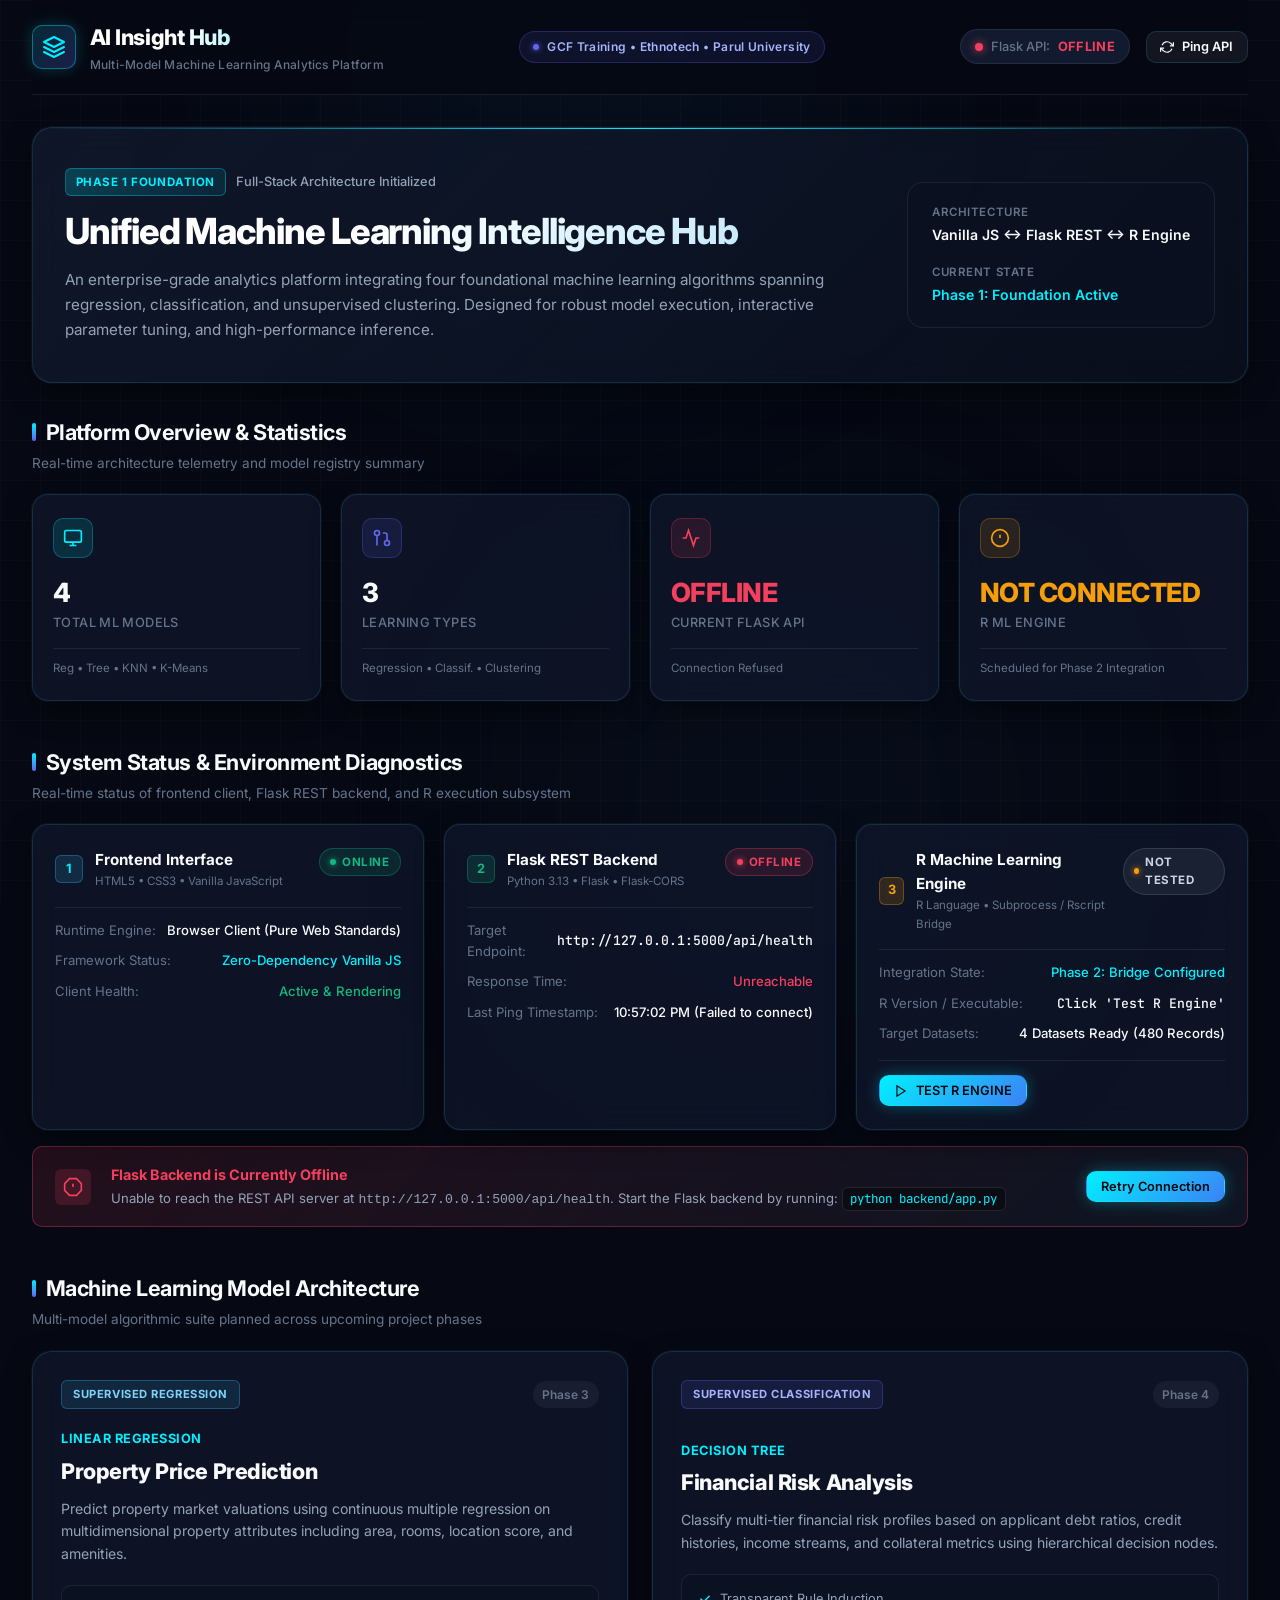
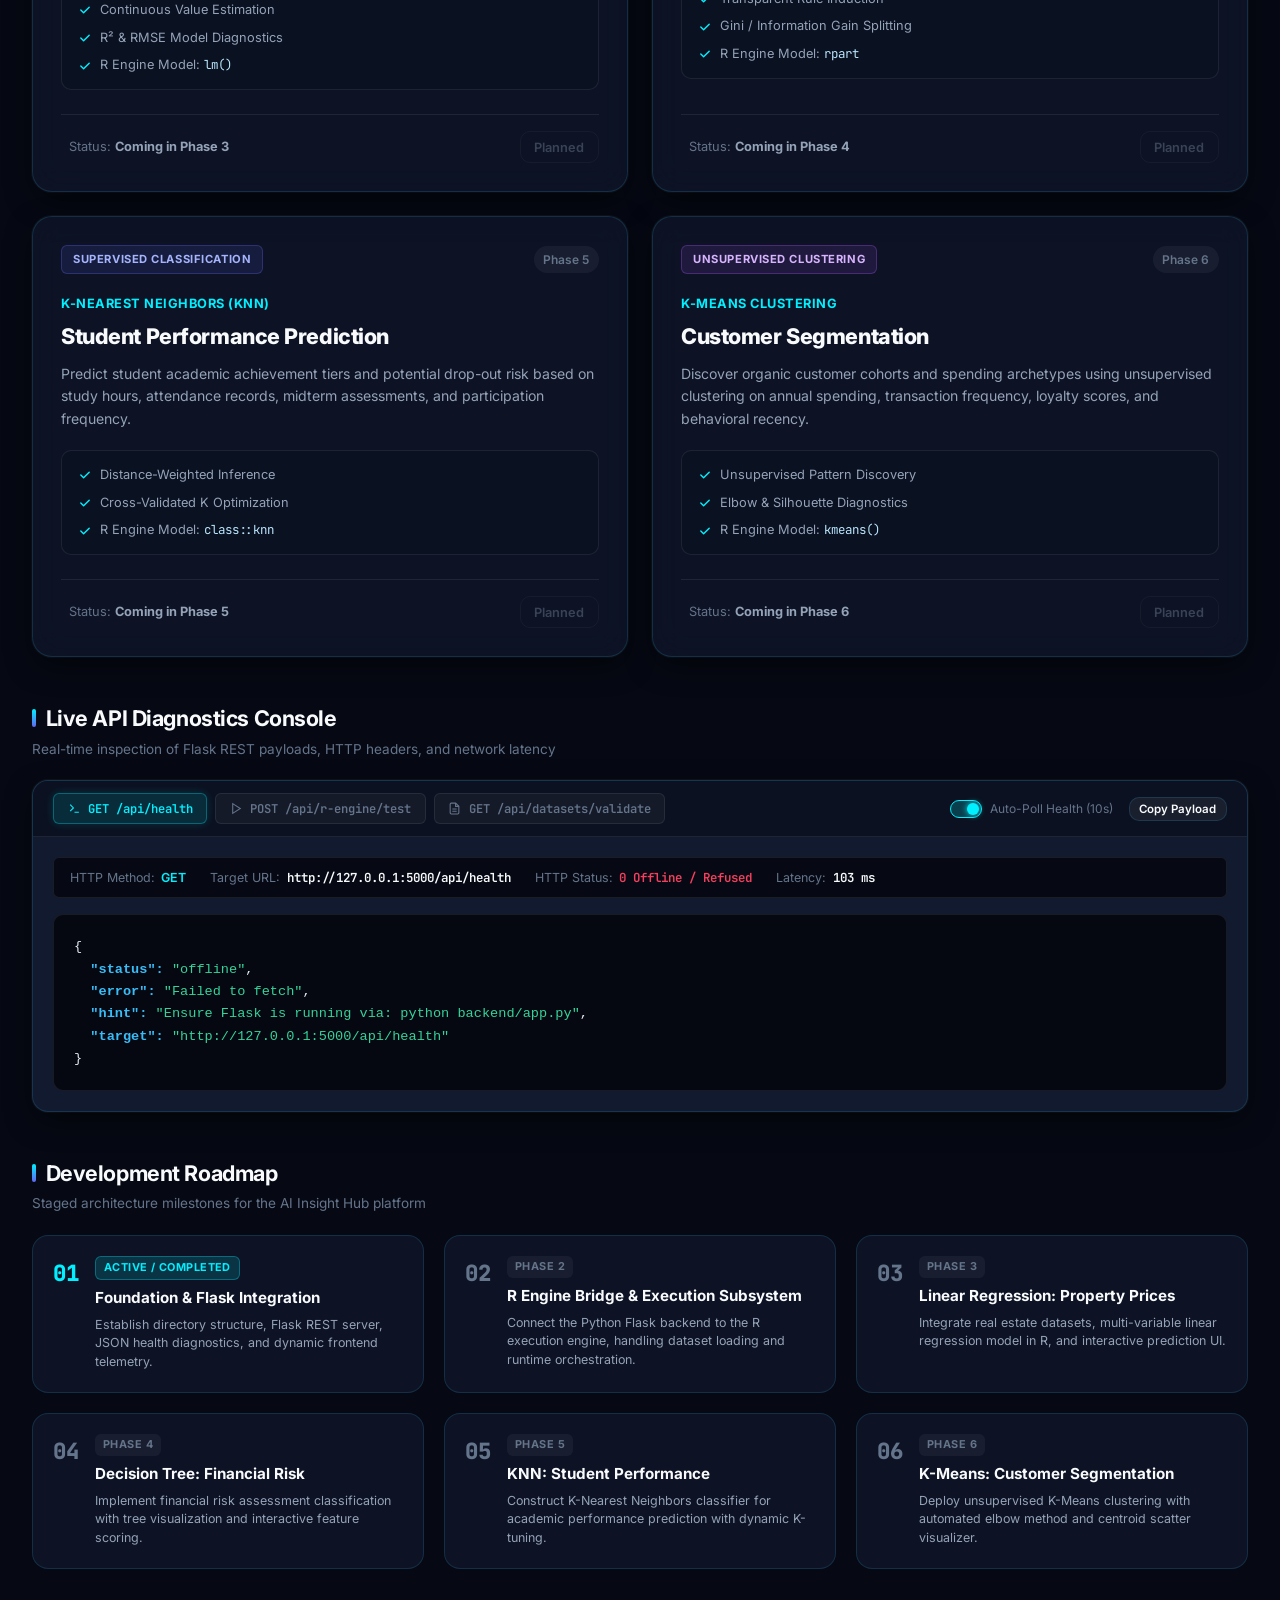
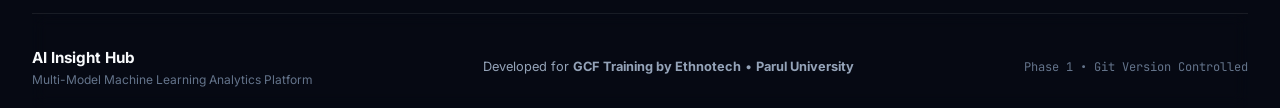
==== commit 8c59ffe0: "Phase 2: R engine bridge and dataset foundation" ====
--- a/frontend/index.html
+++ b/frontend/index.html
@@ -245,33 +245,41 @@
                     </div>
 
                     <!-- Layer 3: R Machine Learning Engine -->
-                    <div class="status-panel">
+                    <div class="status-panel" id="rEngineStatusPanel">
                         <div class="status-panel-header">
                             <div class="status-panel-title">
                                 <div class="layer-indicator layer-r">3</div>
                                 <div>
                                     <div class="layer-name">R Machine Learning Engine</div>
-                                    <div class="layer-tech">R Language &bull; rpy2 / Subprocess Bridge</div>
-                                </div>
-                            </div>
-                            <span class="status-badge badge-neutral">
-                                <span class="status-dot dot-amber"></span>
-                                NOT CONNECTED YET
+                                    <div class="layer-tech">R Language &bull; Subprocess / Rscript Bridge</div>
+                                </div>
+                            </div>
+                            <span class="status-badge badge-neutral" id="rEngineBadge">
+                                <span class="status-dot dot-amber" id="rEngineStatusDot"></span>
+                                <span id="rEngineBadgeText">NOT TESTED</span>
                             </span>
                         </div>
                         <div class="status-panel-body">
                             <div class="status-metric-row">
                                 <span class="metric-label">Integration State:</span>
-                                <span class="metric-value text-amber">Phase 2 Architecture Milestone</span>
-                            </div>
-                            <div class="status-metric-row">
-                                <span class="metric-label">Model Runtime:</span>
-                                <span class="metric-value">R Scripts (regression, rpart, class, cluster)</span>
+                                <span class="metric-value text-cyan" id="rEngineStateDisplay">Phase 2: Bridge Configured</span>
+                            </div>
+                            <div class="status-metric-row">
+                                <span class="metric-label">R Version / Executable:</span>
+                                <span class="metric-value font-mono" id="rEngineVersionDisplay">Click 'Test R Engine'</span>
                             </div>
                             <div class="status-metric-row">
                                 <span class="metric-label">Target Datasets:</span>
-                                <span class="metric-value">4 Analytical Benchmarks</span>
-                            </div>
+                                <span class="metric-value">4 Datasets Ready (480 Records)</span>
+                            </div>
+                        </div>
+                        <div class="status-panel-footer">
+                            <button class="btn btn-primary btn-sm" id="btnTestREngine" title="Run R Test Script via Flask">
+                                <svg class="icon-refresh" id="rTestIcon" viewBox="0 0 24 24" fill="none" stroke="currentColor" stroke-width="2">
+                                    <polygon points="5 3 19 12 5 21 5 3"></polygon>
+                                </svg>
+                                <span>TEST R ENGINE</span>
+                            </button>
                         </div>
                     </div>
                 </div>
@@ -496,21 +504,36 @@
 
                 <div class="console-panel">
                     <div class="console-header">
-                        <div class="console-title">
-                            <span class="console-tab active">
+                        <div class="console-tabs-group">
+                            <button class="console-tab-btn active" id="tabHealth" data-target="health">
                                 <svg viewBox="0 0 24 24" fill="none" stroke="currentColor" stroke-width="2">
                                     <polyline points="4 17 10 11 4 5"></polyline>
                                     <line x1="12" y1="19" x2="20" y2="19"></line>
                                 </svg>
-                                GET /api/health
-                            </span>
+                                <span>GET /api/health</span>
+                            </button>
+                            <button class="console-tab-btn" id="tabREngine" data-target="r-engine">
+                                <svg viewBox="0 0 24 24" fill="none" stroke="currentColor" stroke-width="2">
+                                    <polygon points="5 3 19 12 5 21 5 3"></polygon>
+                                </svg>
+                                <span>POST /api/r-engine/test</span>
+                            </button>
+                            <button class="console-tab-btn" id="tabDatasets" data-target="datasets">
+                                <svg viewBox="0 0 24 24" fill="none" stroke="currentColor" stroke-width="2">
+                                    <path d="M14 2H6a2 2 0 0 0-2 2v16a2 2 0 0 0 2 2h12a2 2 0 0 0 2-2V8z"></path>
+                                    <polyline points="14 2 14 8 20 8"></polyline>
+                                    <line x1="16" y1="13" x2="8" y2="13"></line>
+                                    <line x1="16" y1="17" x2="8" y2="17"></line>
+                                </svg>
+                                <span>GET /api/datasets/validate</span>
+                            </button>
                         </div>
                         <div class="console-controls">
                             <div class="auto-poll-wrapper">
                                 <label class="switch-label">
                                     <input type="checkbox" id="chkAutoPoll" checked>
                                     <span class="switch-slider"></span>
-                                    <span class="switch-text">Auto-Poll (10s)</span>
+                                    <span class="switch-text">Auto-Poll Health (10s)</span>
                                 </label>
                             </div>
                             <button class="btn btn-secondary btn-xs" id="btnCopyJson" title="Copy JSON Output">
--- a/frontend/css/style.css
+++ b/frontend/css/style.css
@@ -963,19 +963,63 @@
     border-bottom: 1px solid var(--border-subtle);
 }
 
-.console-tab {
+.status-panel-footer {
+    display: flex;
+    justify-content: flex-start;
+    padding-top: 0.85rem;
+    border-top: 1px solid var(--border-subtle);
+}
+
+.console-tabs-group {
+    display: flex;
+    align-items: center;
+    gap: 0.5rem;
+    flex-wrap: wrap;
+}
+
+.console-tab-btn {
     display: inline-flex;
     align-items: center;
-    gap: 0.5rem;
+    gap: 0.45rem;
+    padding: 0.4rem 0.85rem;
+    background: rgba(255, 255, 255, 0.04);
+    border: 1px solid var(--border-subtle);
+    border-radius: var(--radius-sm);
     font-family: 'JetBrains Mono', monospace;
-    font-size: 0.82rem;
+    font-size: 0.76rem;
     font-weight: 600;
+    color: var(--text-muted);
+    cursor: pointer;
+    transition: var(--transition-fast);
+}
+
+.console-tab-btn:hover {
+    background: rgba(255, 255, 255, 0.08);
+    color: var(--text-primary);
+    border-color: var(--border-glass);
+}
+
+.console-tab-btn.active {
+    background: rgba(0, 240, 255, 0.12);
+    border-color: var(--border-cyan);
     color: var(--accent-cyan);
-}
-
-.console-tab svg {
-    width: 14px;
-    height: 14px;
+    box-shadow: 0 0 10px rgba(0, 240, 255, 0.15);
+}
+
+.console-tab-btn svg {
+    width: 13px;
+    height: 13px;
+}
+
+.badge-error {
+    background: rgba(244, 63, 94, 0.12);
+    border: 1px solid rgba(244, 63, 94, 0.3);
+    color: var(--status-rose);
+}
+
+.dot-rose {
+    background-color: var(--status-rose);
+    box-shadow: 0 0 6px var(--status-rose);
 }
 
 .console-controls {
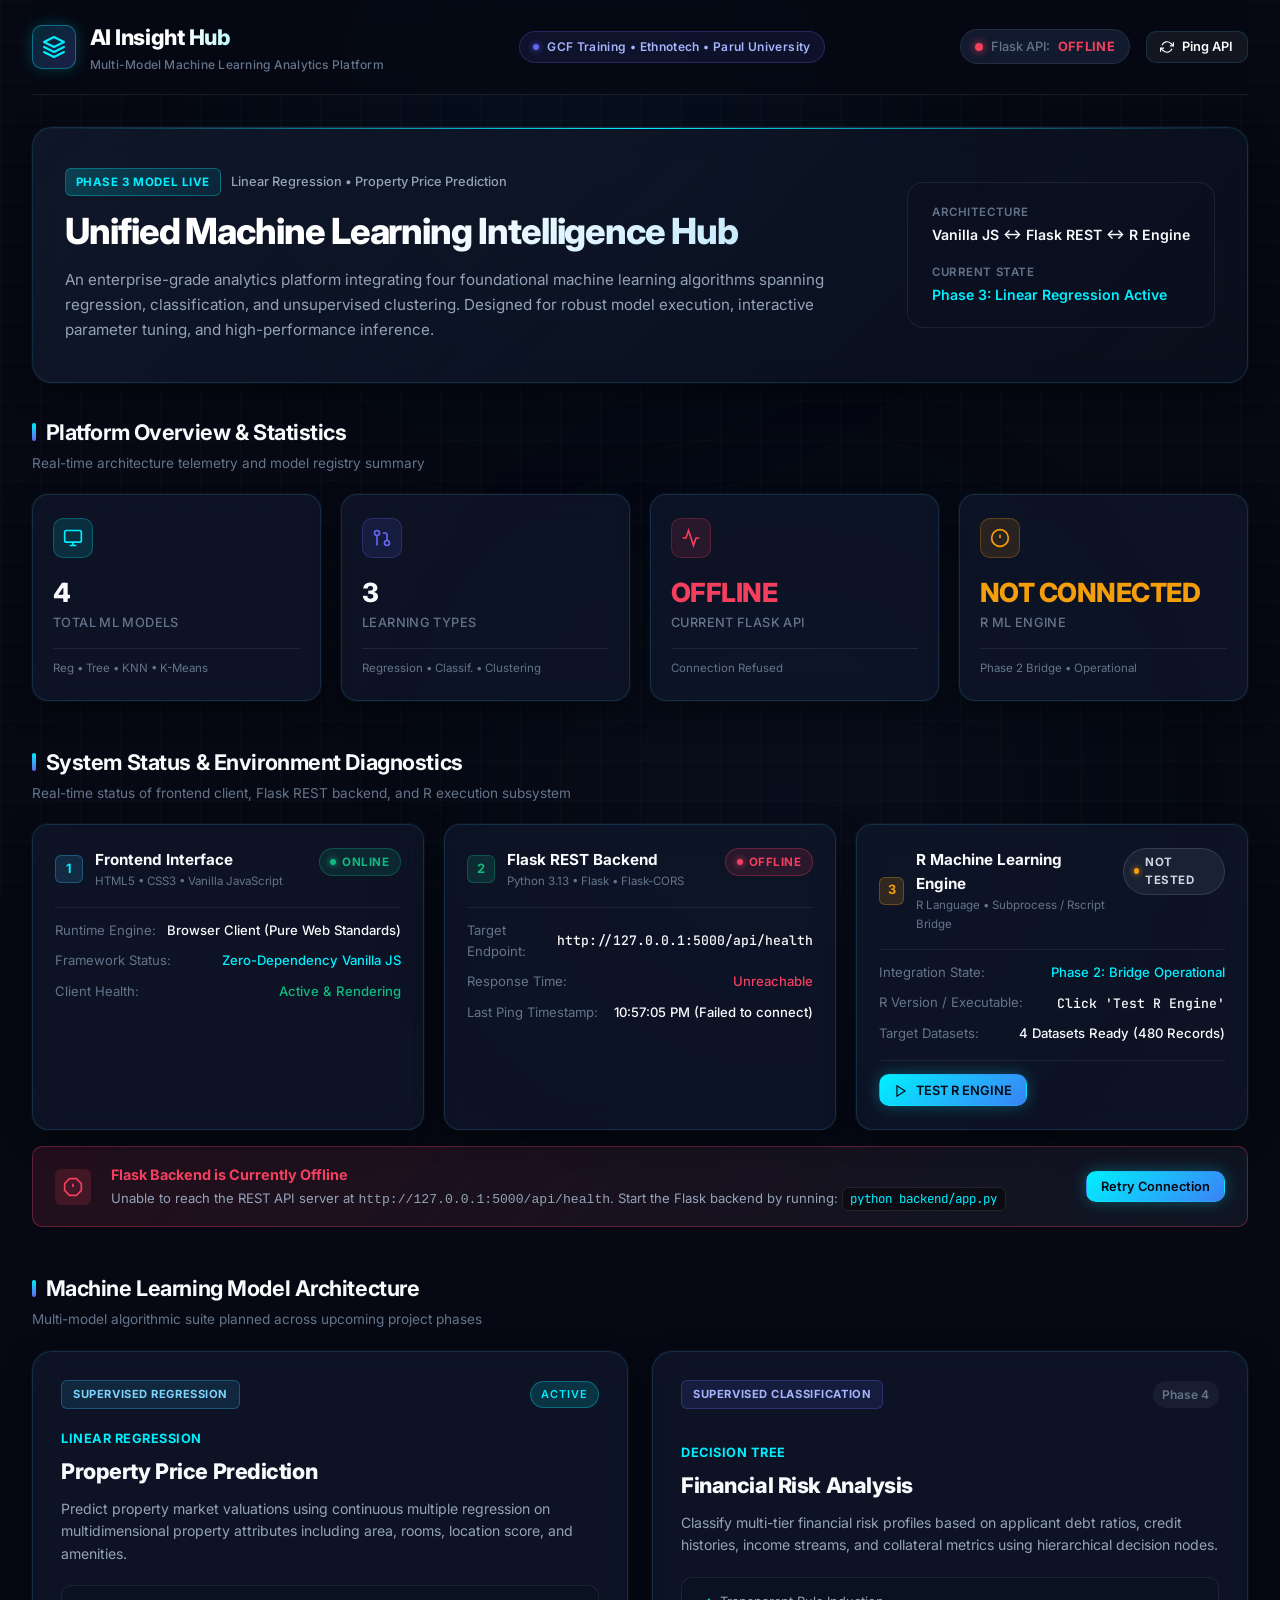
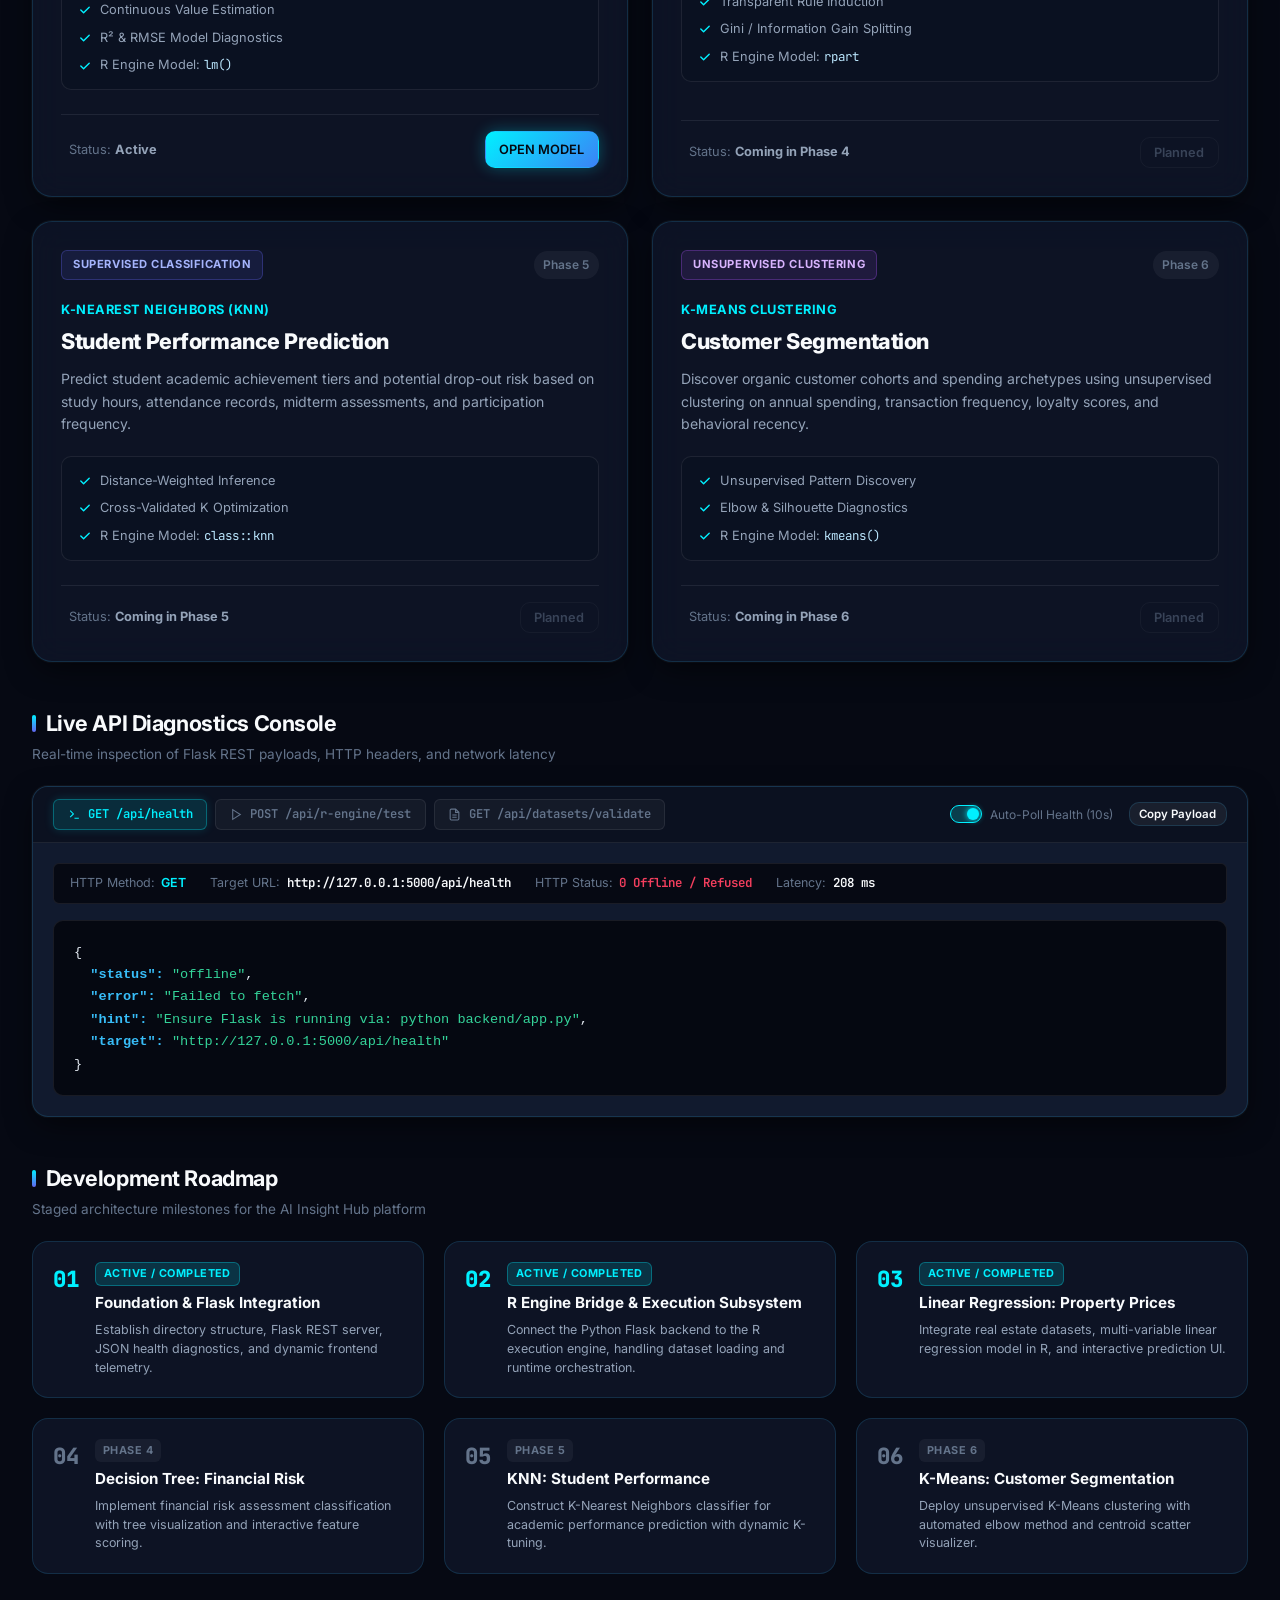
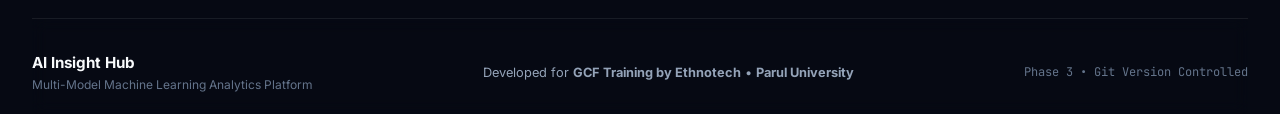
==== commit ca966232: "Phase 3: Linear Regression property price prediction" ====
--- a/frontend/index.html
+++ b/frontend/index.html
@@ -71,8 +71,8 @@
             <section class="hero-section">
                 <div class="hero-content">
                     <div class="hero-tag">
-                        <span class="tag-pill">Phase 1 Foundation</span>
-                        <span class="tag-text">Full-Stack Architecture Initialized</span>
+                        <span class="tag-pill">Phase 3 Model Live</span>
+                        <span class="tag-text">Linear Regression &bull; Property Price Prediction</span>
                     </div>
                     <h1 class="hero-title">Unified Machine Learning Intelligence Hub</h1>
                     <p class="hero-description">
@@ -88,7 +88,7 @@
                     </div>
                     <div class="meta-item">
                         <span class="meta-label">Current State</span>
-                        <span class="meta-value text-cyan">Phase 1: Foundation Active</span>
+                        <span class="meta-value text-cyan">Phase 3: Linear Regression Active</span>
                     </div>
                 </div>
             </section>
@@ -168,7 +168,7 @@
                             <div class="stat-label">R ML Engine</div>
                         </div>
                         <div class="stat-footer">
-                            <span class="badge-subtle">Scheduled for Phase 2 Integration</span>
+                            <span class="badge-subtle">Phase 2 Bridge &bull; Operational</span>
                         </div>
                     </div>
                 </div>
@@ -262,7 +262,7 @@
                         <div class="status-panel-body">
                             <div class="status-metric-row">
                                 <span class="metric-label">Integration State:</span>
-                                <span class="metric-value text-cyan" id="rEngineStateDisplay">Phase 2: Bridge Configured</span>
+                                <span class="metric-value text-cyan" id="rEngineStateDisplay">Phase 2: Bridge Operational</span>
                             </div>
                             <div class="status-metric-row">
                                 <span class="metric-label">R Version / Executable:</span>
@@ -317,10 +317,10 @@
                 <div class="models-grid">
 
                     <!-- Model Card 1: Linear Regression -->
-                    <div class="model-card model-card-regression">
+                    <div class="model-card model-card-regression model-card-active">
                         <div class="model-card-header">
                             <div class="model-category-pill pill-regression">SUPERVISED REGRESSION</div>
-                            <div class="model-phase-badge">Phase 3</div>
+                            <div class="model-phase-badge badge-active">ACTIVE</div>
                         </div>
                         <div class="model-card-body">
                             <div class="model-algorithm">LINEAR REGRESSION</div>
@@ -353,10 +353,10 @@
                         </div>
                         <div class="model-card-footer">
                             <div class="model-status-indicator">
-                                <span class="status-dot dot-indigo"></span>
-                                <span class="status-label">Status: <strong>Coming in Phase 3</strong></span>
-                            </div>
-                            <button class="btn btn-outline btn-sm btn-disabled" disabled>Planned</button>
+                                <span class="status-dot dot-emerald"></span>
+                                <span class="status-label">Status: <strong>Active</strong></span>
+                            </div>
+                            <a class="btn btn-primary btn-sm" href="regression.html">OPEN MODEL</a>
                         </div>
                     </div>
 
@@ -586,19 +586,19 @@
                         </div>
                     </div>
 
-                    <div class="roadmap-step">
+                    <div class="roadmap-step step-active">
                         <div class="step-num">02</div>
                         <div class="step-content">
-                            <div class="step-badge badge-upcoming">Phase 2</div>
+                            <div class="step-badge badge-active">Active / Completed</div>
                             <h4 class="step-title">R Engine Bridge & Execution Subsystem</h4>
                             <p class="step-desc">Connect the Python Flask backend to the R execution engine, handling dataset loading and runtime orchestration.</p>
                         </div>
                     </div>
 
-                    <div class="roadmap-step">
+                    <div class="roadmap-step step-active">
                         <div class="step-num">03</div>
                         <div class="step-content">
-                            <div class="step-badge badge-upcoming">Phase 3</div>
+                            <div class="step-badge badge-active">Active / Completed</div>
                             <h4 class="step-title">Linear Regression: Property Prices</h4>
                             <p class="step-desc">Integrate real estate datasets, multi-variable linear regression model in R, and interactive prediction UI.</p>
                         </div>
@@ -648,7 +648,7 @@
                     </div>
                 </div>
                 <div class="footer-right">
-                    <div class="footer-version">Phase 1 &bull; Git Version Controlled</div>
+                    <div class="footer-version">Phase 3 &bull; Git Version Controlled</div>
                 </div>
             </div>
         </footer>
--- a/frontend/css/style.css
+++ b/frontend/css/style.css
@@ -697,6 +697,22 @@
     box-shadow: 0 0 6px var(--accent-indigo);
 }
 
+.dot-emerald {
+    background-color: var(--status-emerald);
+    box-shadow: 0 0 6px var(--status-emerald);
+}
+
+/* Phase 3: the Linear Regression card is a live, openable model */
+.model-card-active {
+    border-color: var(--border-glass-hover);
+    box-shadow: var(--shadow-card), 0 0 24px rgba(0, 240, 255, 0.10);
+}
+
+.model-card-active .model-phase-badge {
+    font-size: 0.68rem;
+    letter-spacing: 0.1em;
+}
+
 .status-panel-body {
     display: flex;
     flex-direction: column;
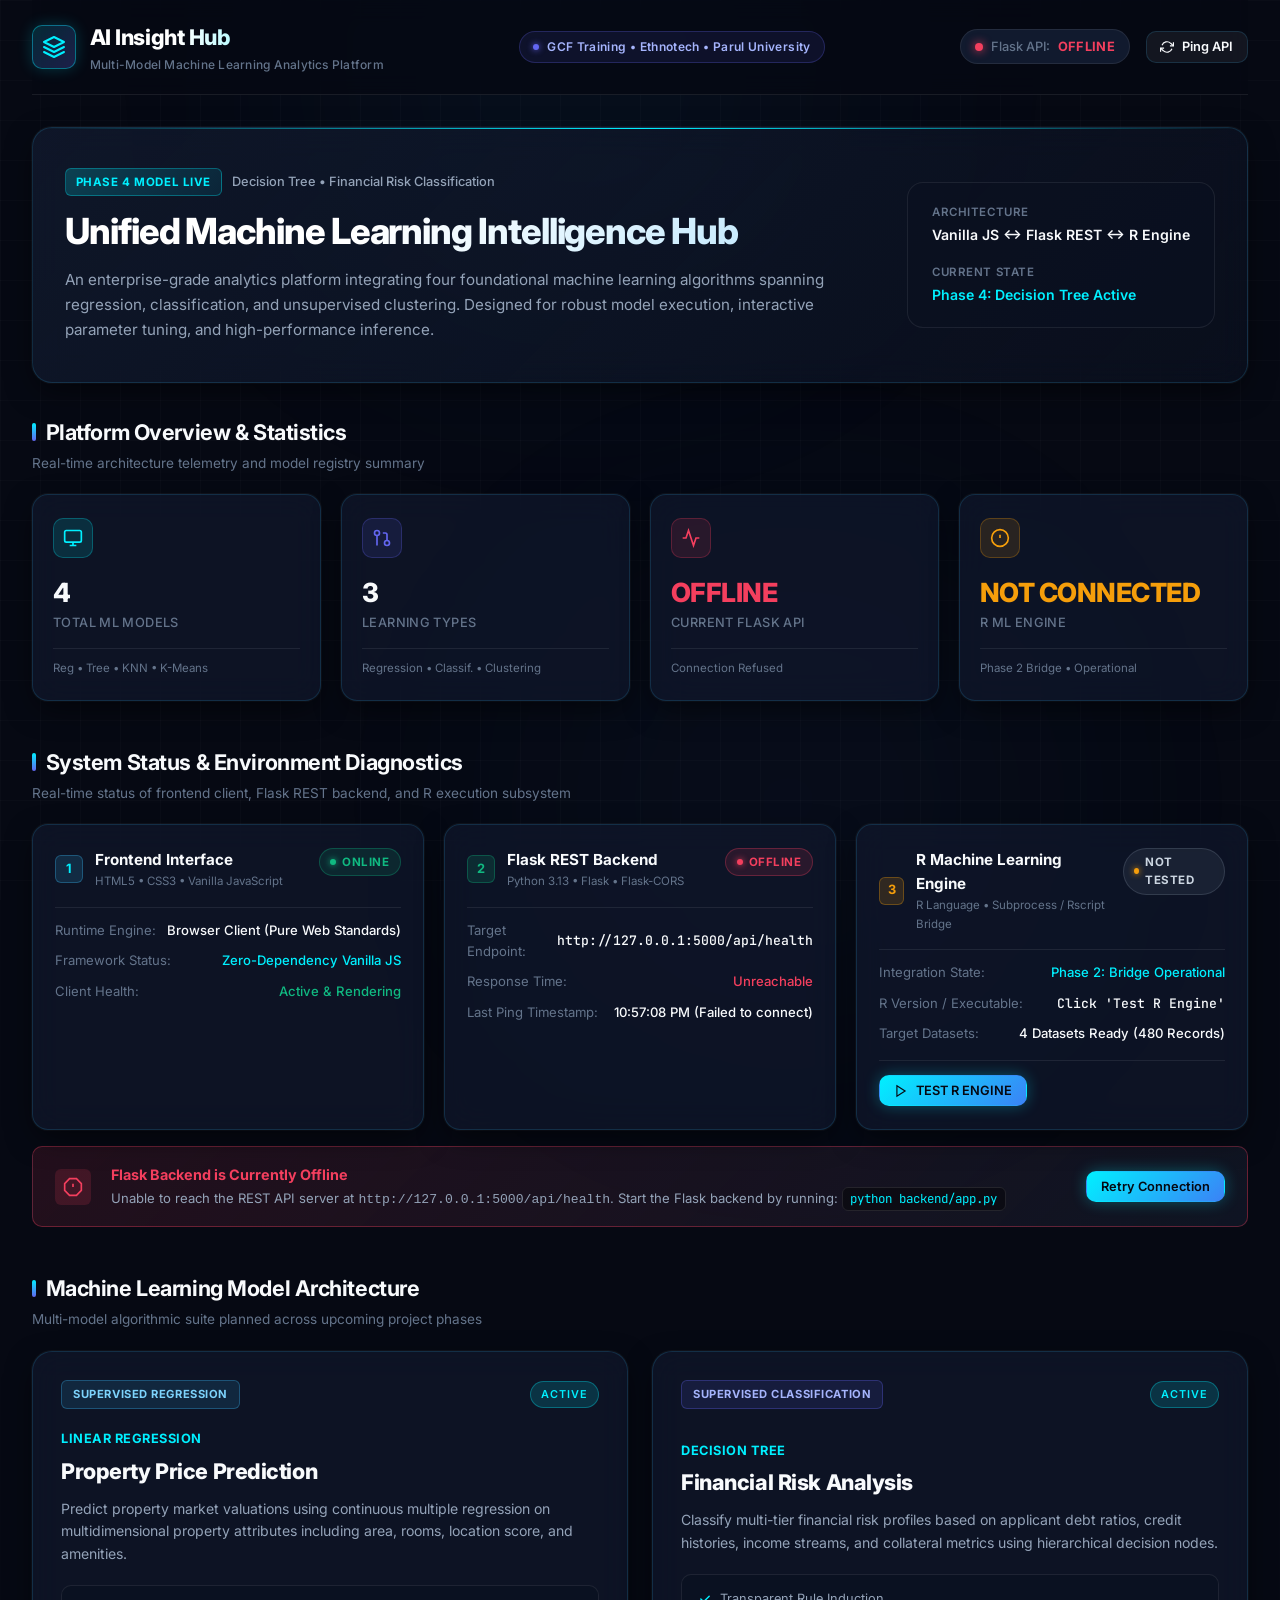
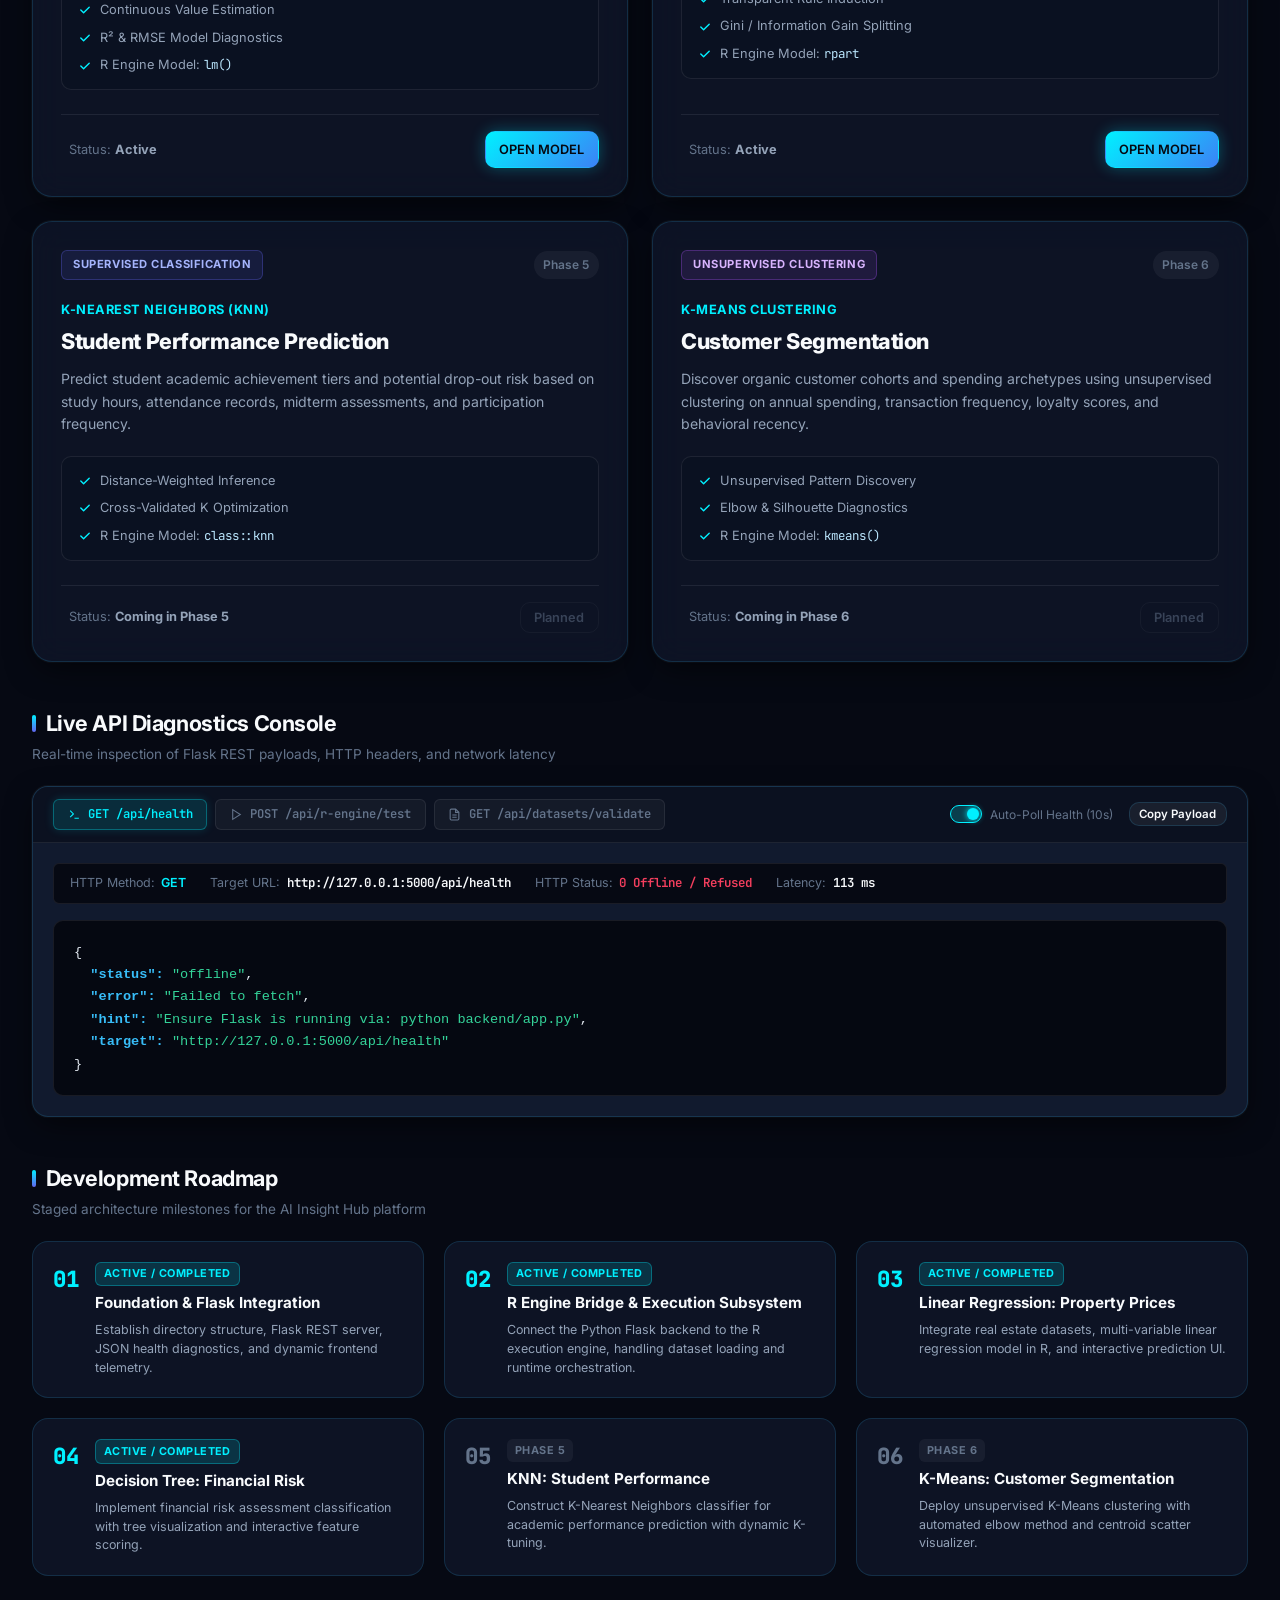
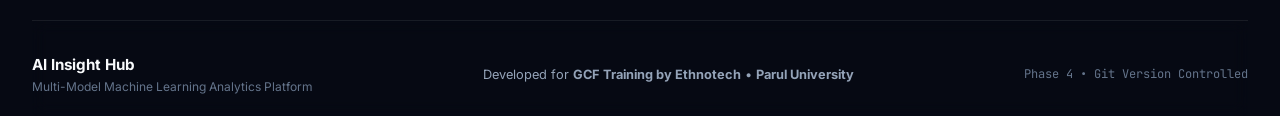
==== commit ddb6037a: "Phase 4: Decision Tree financial risk classification Train a real CART classifier in R with rpart::r" ====
--- a/frontend/index.html
+++ b/frontend/index.html
@@ -71,8 +71,8 @@
             <section class="hero-section">
                 <div class="hero-content">
                     <div class="hero-tag">
-                        <span class="tag-pill">Phase 3 Model Live</span>
-                        <span class="tag-text">Linear Regression &bull; Property Price Prediction</span>
+                        <span class="tag-pill">Phase 4 Model Live</span>
+                        <span class="tag-text">Decision Tree &bull; Financial Risk Classification</span>
                     </div>
                     <h1 class="hero-title">Unified Machine Learning Intelligence Hub</h1>
                     <p class="hero-description">
@@ -88,7 +88,7 @@
                     </div>
                     <div class="meta-item">
                         <span class="meta-label">Current State</span>
-                        <span class="meta-value text-cyan">Phase 3: Linear Regression Active</span>
+                        <span class="meta-value text-cyan">Phase 4: Decision Tree Active</span>
                     </div>
                 </div>
             </section>
@@ -361,10 +361,10 @@
                     </div>
 
                     <!-- Model Card 2: Decision Tree -->
-                    <div class="model-card model-card-decision-tree">
+                    <div class="model-card model-card-decision-tree model-card-active">
                         <div class="model-card-header">
                             <div class="model-category-pill pill-classification">SUPERVISED CLASSIFICATION</div>
-                            <div class="model-phase-badge">Phase 4</div>
+                            <div class="model-phase-badge badge-active">ACTIVE</div>
                         </div>
                         <div class="model-card-body">
                             <div class="model-algorithm">DECISION TREE</div>
@@ -397,10 +397,10 @@
                         </div>
                         <div class="model-card-footer">
                             <div class="model-status-indicator">
-                                <span class="status-dot dot-indigo"></span>
-                                <span class="status-label">Status: <strong>Coming in Phase 4</strong></span>
-                            </div>
-                            <button class="btn btn-outline btn-sm btn-disabled" disabled>Planned</button>
+                                <span class="status-dot dot-emerald"></span>
+                                <span class="status-label">Status: <strong>Active</strong></span>
+                            </div>
+                            <a class="btn btn-primary btn-sm" href="decision-tree.html">OPEN MODEL</a>
                         </div>
                     </div>
 
@@ -604,10 +604,10 @@
                         </div>
                     </div>
 
-                    <div class="roadmap-step">
+                    <div class="roadmap-step step-active">
                         <div class="step-num">04</div>
                         <div class="step-content">
-                            <div class="step-badge badge-upcoming">Phase 4</div>
+                            <div class="step-badge badge-active">Active / Completed</div>
                             <h4 class="step-title">Decision Tree: Financial Risk</h4>
                             <p class="step-desc">Implement financial risk assessment classification with tree visualization and interactive feature scoring.</p>
                         </div>
@@ -648,7 +648,7 @@
                     </div>
                 </div>
                 <div class="footer-right">
-                    <div class="footer-version">Phase 3 &bull; Git Version Controlled</div>
+                    <div class="footer-version">Phase 4 &bull; Git Version Controlled</div>
                 </div>
             </div>
         </footer>
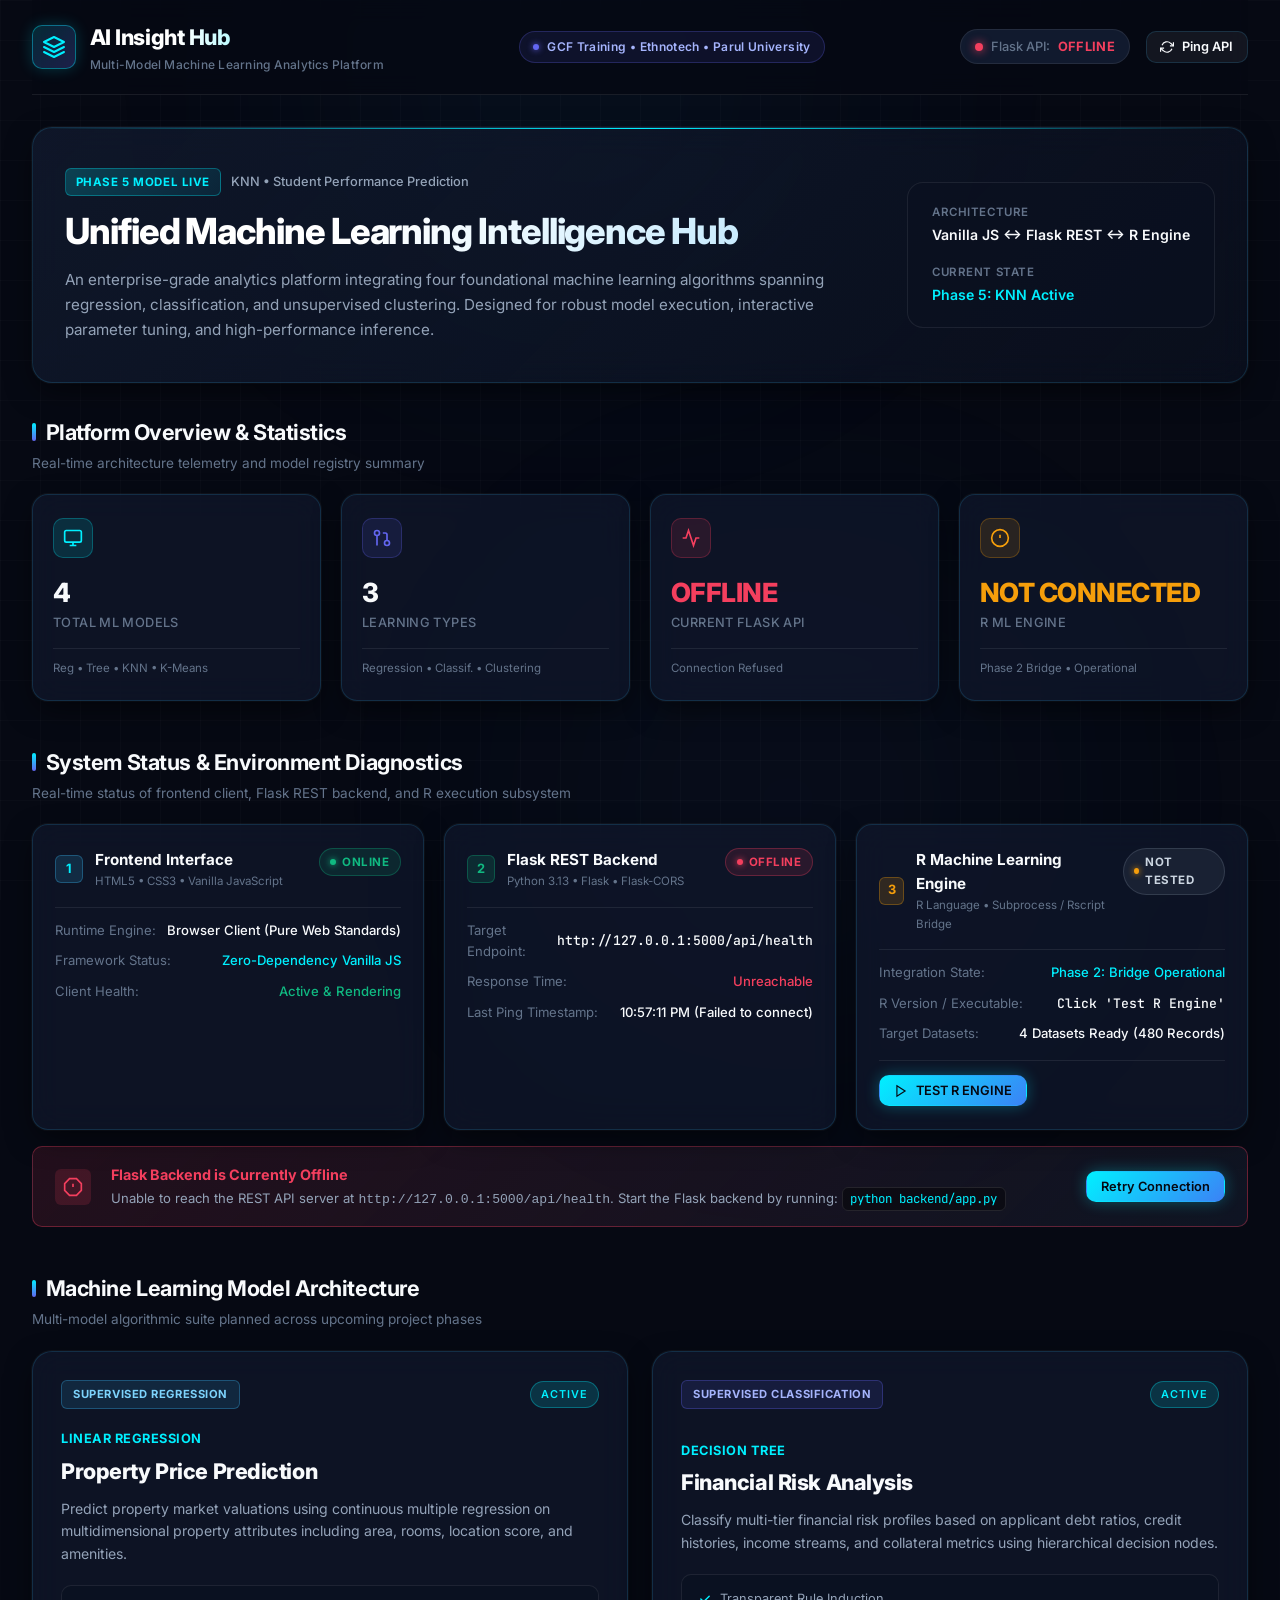
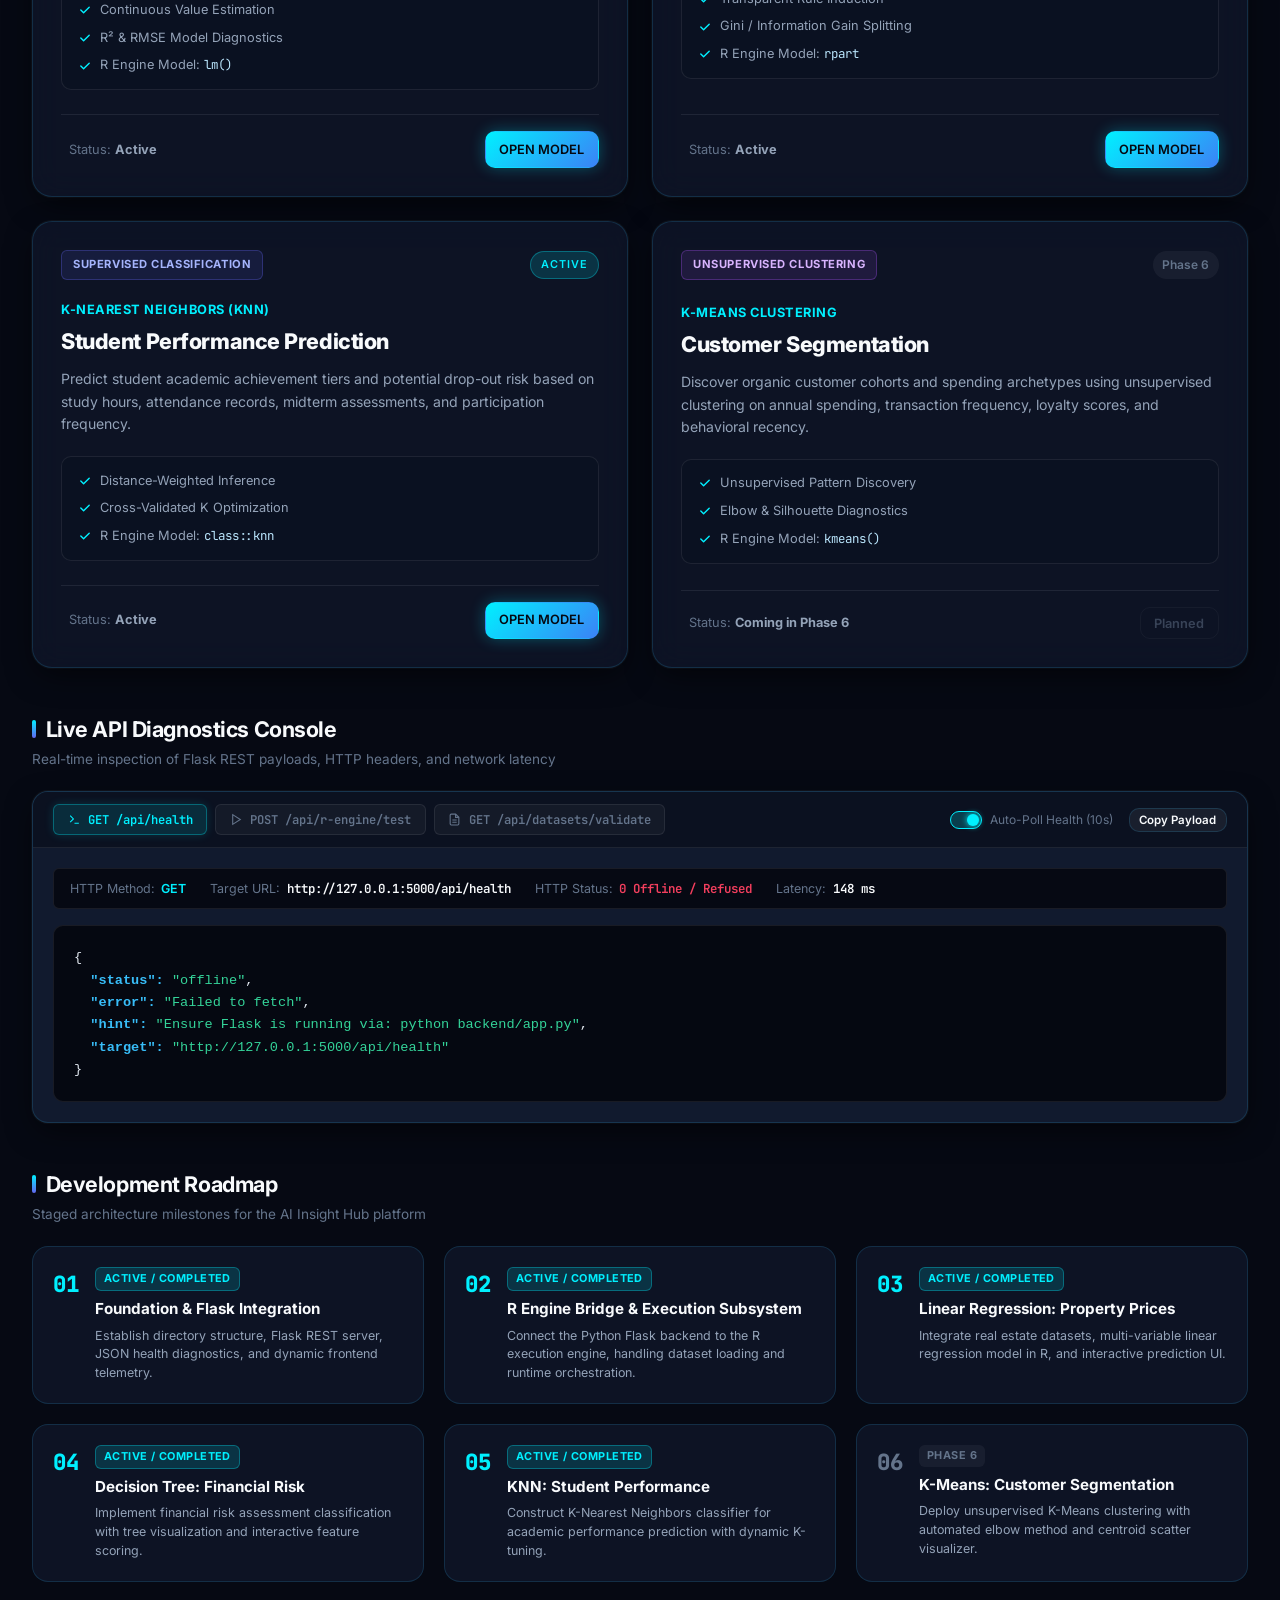
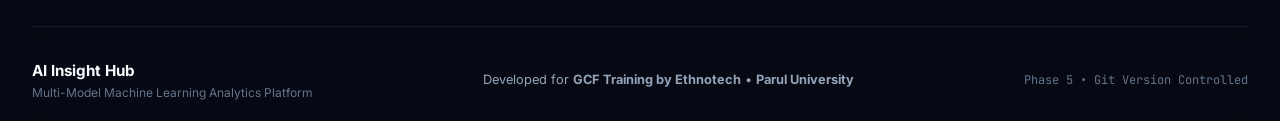
==== commit a3ff55b1: "Phase 5: KNN student performance prediction Adds the platform's second classification model: a real " ====
--- a/frontend/index.html
+++ b/frontend/index.html
@@ -71,8 +71,8 @@
             <section class="hero-section">
                 <div class="hero-content">
                     <div class="hero-tag">
-                        <span class="tag-pill">Phase 4 Model Live</span>
-                        <span class="tag-text">Decision Tree &bull; Financial Risk Classification</span>
+                        <span class="tag-pill">Phase 5 Model Live</span>
+                        <span class="tag-text">KNN &bull; Student Performance Prediction</span>
                     </div>
                     <h1 class="hero-title">Unified Machine Learning Intelligence Hub</h1>
                     <p class="hero-description">
@@ -88,7 +88,7 @@
                     </div>
                     <div class="meta-item">
                         <span class="meta-label">Current State</span>
-                        <span class="meta-value text-cyan">Phase 4: Decision Tree Active</span>
+                        <span class="meta-value text-cyan">Phase 5: KNN Active</span>
                     </div>
                 </div>
             </section>
@@ -405,10 +405,10 @@
                     </div>
 
                     <!-- Model Card 3: KNN -->
-                    <div class="model-card model-card-knn">
+                    <div class="model-card model-card-knn model-card-active">
                         <div class="model-card-header">
                             <div class="model-category-pill pill-classification">SUPERVISED CLASSIFICATION</div>
-                            <div class="model-phase-badge">Phase 5</div>
+                            <div class="model-phase-badge badge-active">ACTIVE</div>
                         </div>
                         <div class="model-card-body">
                             <div class="model-algorithm">K-NEAREST NEIGHBORS (KNN)</div>
@@ -441,10 +441,10 @@
                         </div>
                         <div class="model-card-footer">
                             <div class="model-status-indicator">
-                                <span class="status-dot dot-indigo"></span>
-                                <span class="status-label">Status: <strong>Coming in Phase 5</strong></span>
-                            </div>
-                            <button class="btn btn-outline btn-sm btn-disabled" disabled>Planned</button>
+                                <span class="status-dot dot-emerald"></span>
+                                <span class="status-label">Status: <strong>Active</strong></span>
+                            </div>
+                            <a class="btn btn-primary btn-sm" href="knn.html">OPEN MODEL</a>
                         </div>
                     </div>
 
@@ -613,10 +613,10 @@
                         </div>
                     </div>
 
-                    <div class="roadmap-step">
+                    <div class="roadmap-step step-active">
                         <div class="step-num">05</div>
                         <div class="step-content">
-                            <div class="step-badge badge-upcoming">Phase 5</div>
+                            <div class="step-badge badge-active">Active / Completed</div>
                             <h4 class="step-title">KNN: Student Performance</h4>
                             <p class="step-desc">Construct K-Nearest Neighbors classifier for academic performance prediction with dynamic K-tuning.</p>
                         </div>
@@ -648,7 +648,7 @@
                     </div>
                 </div>
                 <div class="footer-right">
-                    <div class="footer-version">Phase 4 &bull; Git Version Controlled</div>
+                    <div class="footer-version">Phase 5 &bull; Git Version Controlled</div>
                 </div>
             </div>
         </footer>
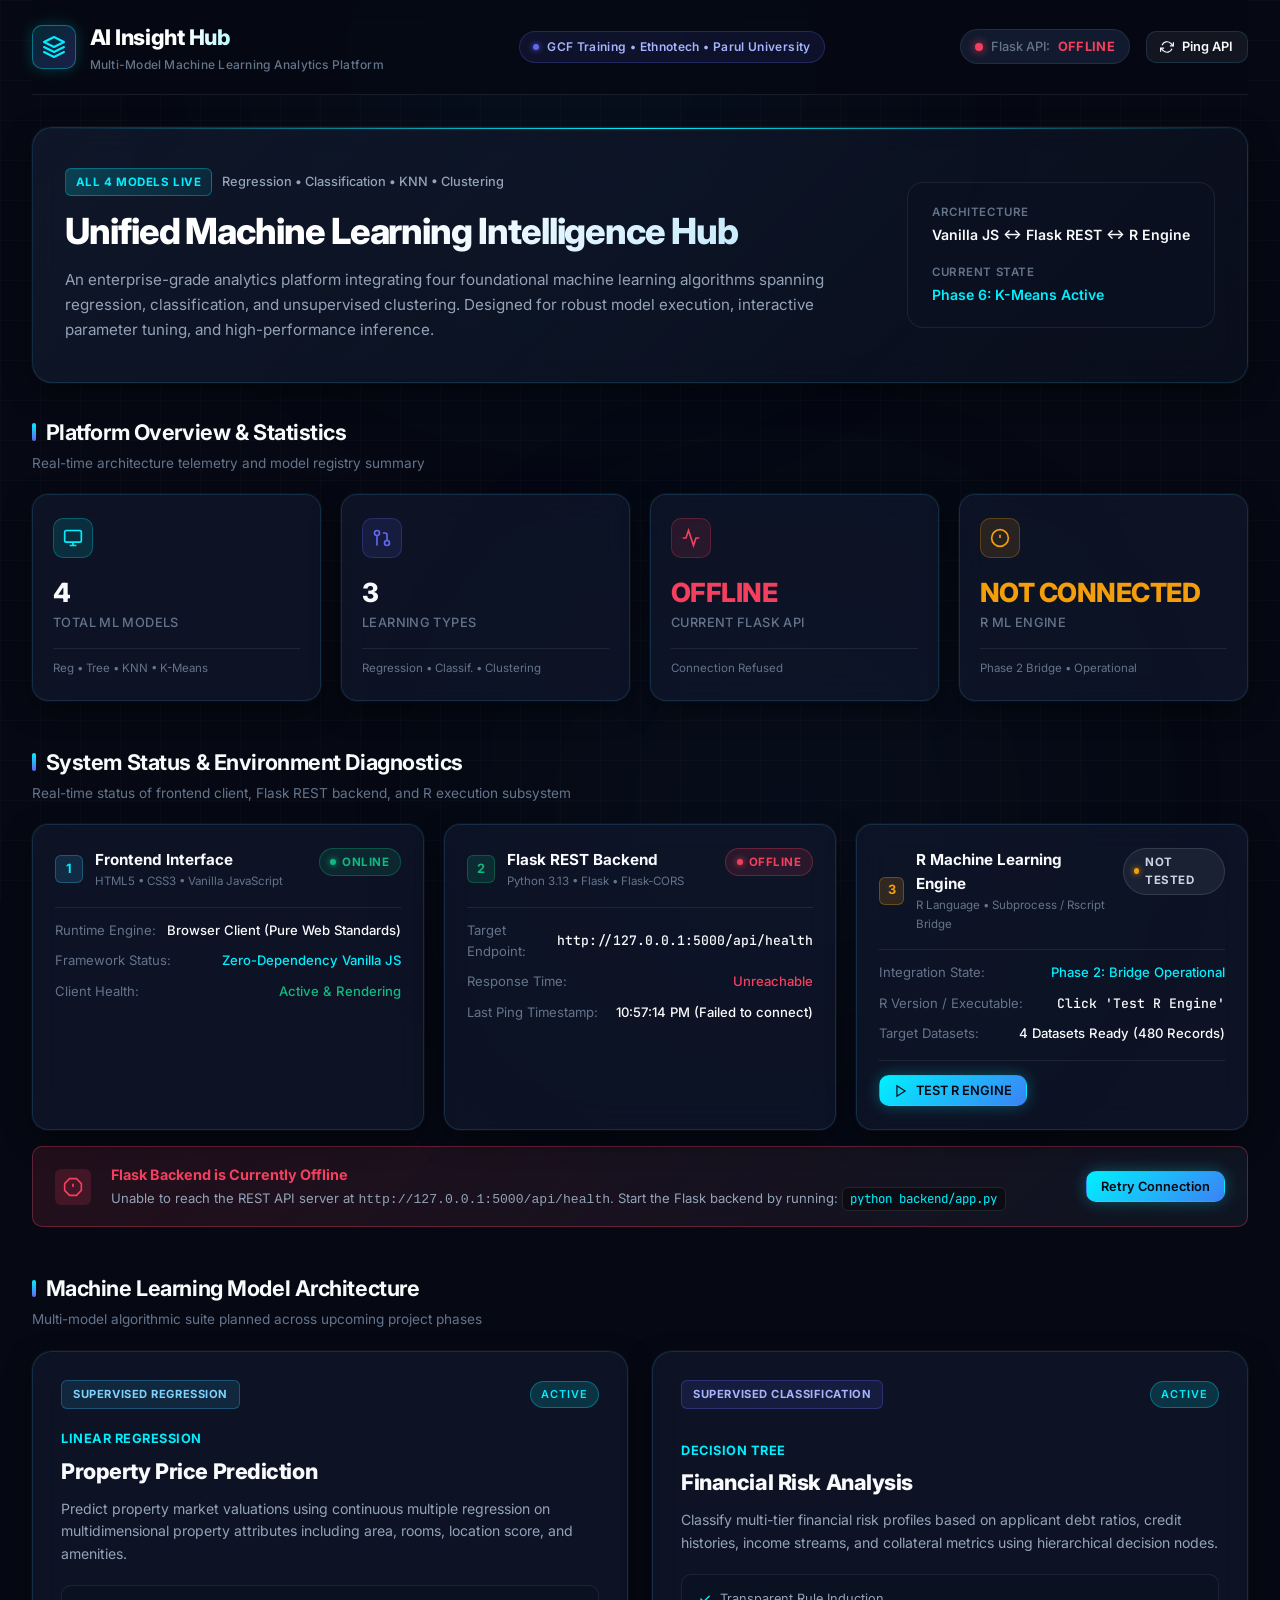
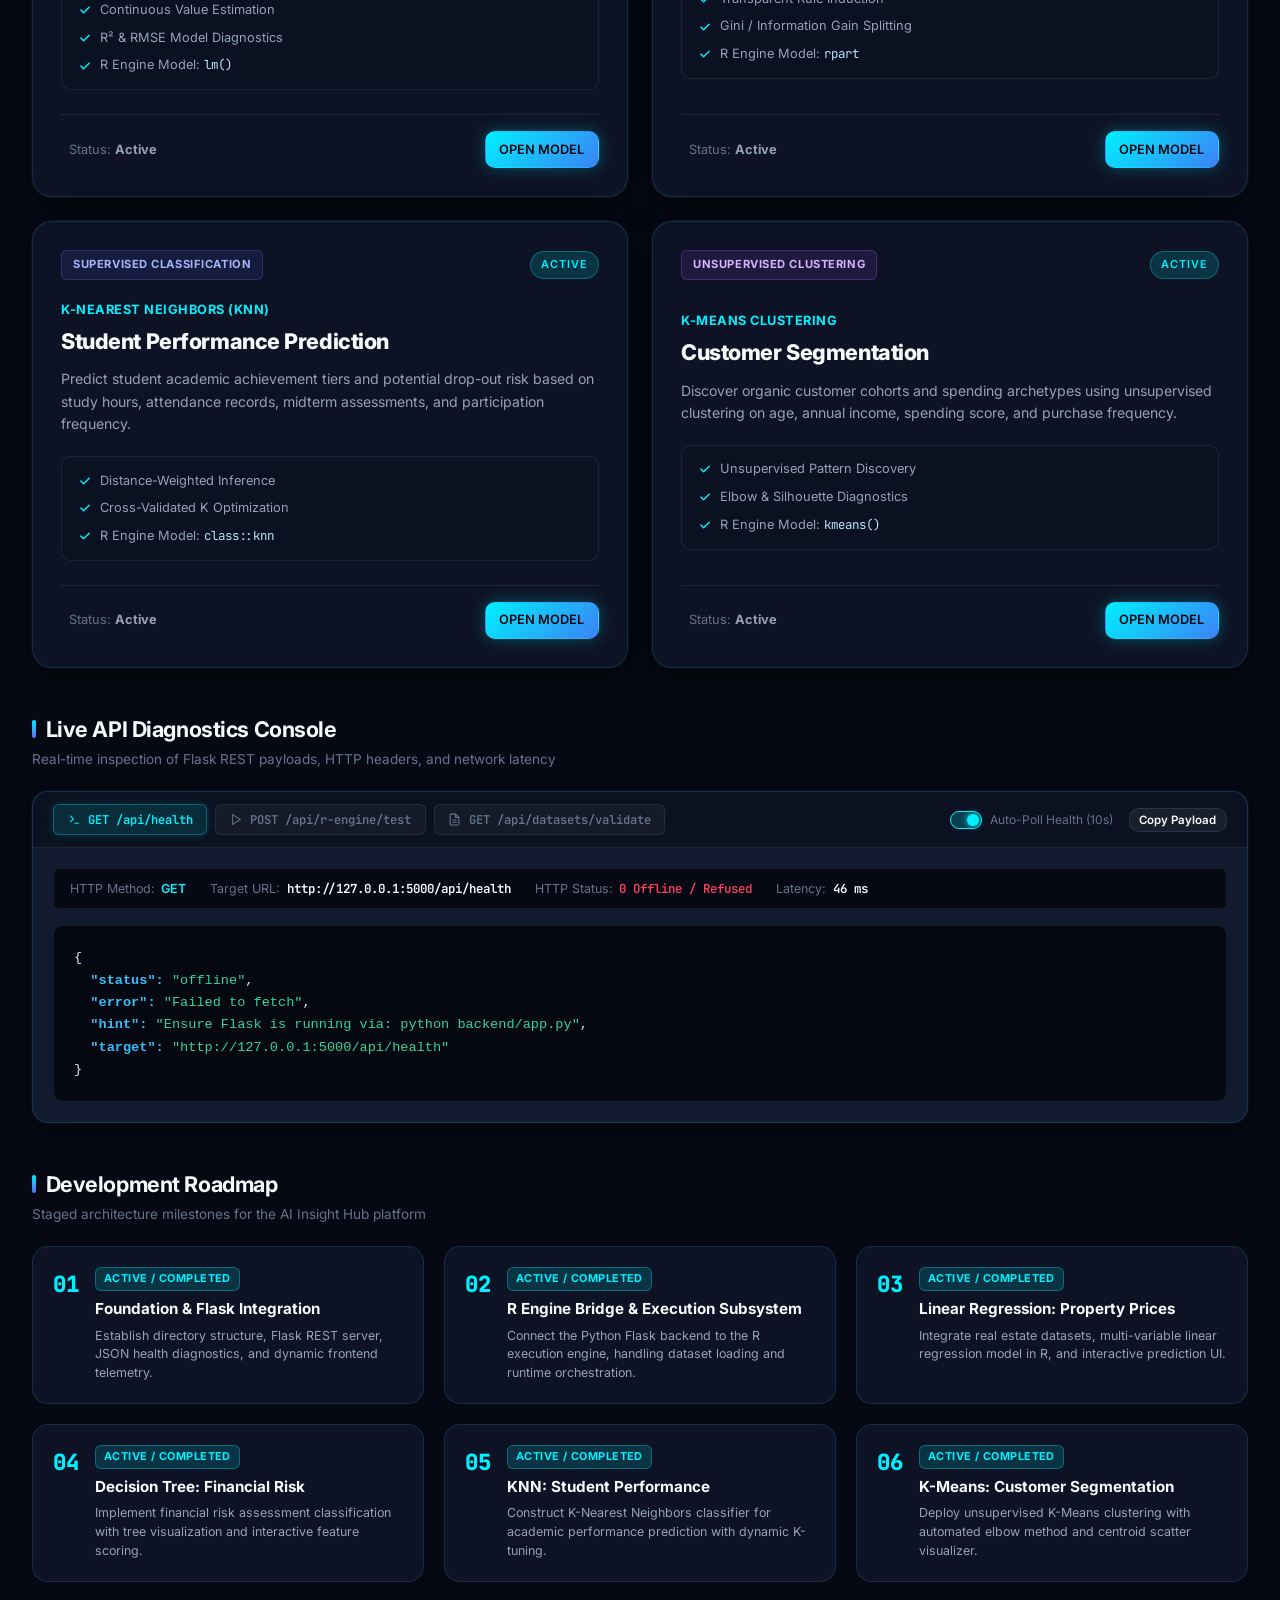
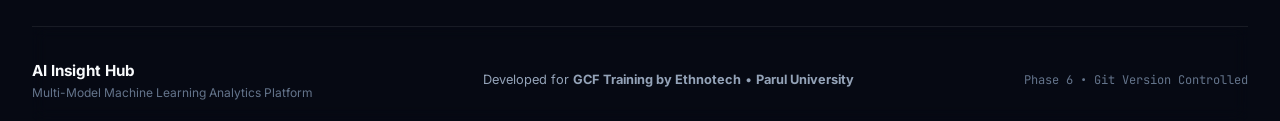
==== commit 34b3f764: "Phase 6: K-Means customer segmentation Train stats::kmeans on datasets/customers.csv (120 rows) usin" ====
--- a/frontend/index.html
+++ b/frontend/index.html
@@ -71,8 +71,8 @@
             <section class="hero-section">
                 <div class="hero-content">
                     <div class="hero-tag">
-                        <span class="tag-pill">Phase 5 Model Live</span>
-                        <span class="tag-text">KNN &bull; Student Performance Prediction</span>
+                        <span class="tag-pill">All 4 Models Live</span>
+                        <span class="tag-text">Regression &bull; Classification &bull; KNN &bull; Clustering</span>
                     </div>
                     <h1 class="hero-title">Unified Machine Learning Intelligence Hub</h1>
                     <p class="hero-description">
@@ -88,7 +88,7 @@
                     </div>
                     <div class="meta-item">
                         <span class="meta-label">Current State</span>
-                        <span class="meta-value text-cyan">Phase 5: KNN Active</span>
+                        <span class="meta-value text-cyan">Phase 6: K-Means Active</span>
                     </div>
                 </div>
             </section>
@@ -449,17 +449,17 @@
                     </div>
 
                     <!-- Model Card 4: K-Means -->
-                    <div class="model-card model-card-kmeans">
+                    <div class="model-card model-card-kmeans model-card-active">
                         <div class="model-card-header">
                             <div class="model-category-pill pill-clustering">UNSUPERVISED CLUSTERING</div>
-                            <div class="model-phase-badge">Phase 6</div>
+                            <div class="model-phase-badge badge-active">ACTIVE</div>
                         </div>
                         <div class="model-card-body">
                             <div class="model-algorithm">K-MEANS CLUSTERING</div>
                             <h3 class="model-name">Customer Segmentation</h3>
                             <p class="model-description">
                                 Discover organic customer cohorts and spending archetypes using unsupervised clustering
-                                on annual spending, transaction frequency, loyalty scores, and behavioral recency.
+                                on age, annual income, spending score, and purchase frequency.
                             </p>
 
                             <div class="model-features-list">
@@ -485,10 +485,10 @@
                         </div>
                         <div class="model-card-footer">
                             <div class="model-status-indicator">
-                                <span class="status-dot dot-indigo"></span>
-                                <span class="status-label">Status: <strong>Coming in Phase 6</strong></span>
-                            </div>
-                            <button class="btn btn-outline btn-sm btn-disabled" disabled>Planned</button>
+                                <span class="status-dot dot-emerald"></span>
+                                <span class="status-label">Status: <strong>Active</strong></span>
+                            </div>
+                            <a class="btn btn-primary btn-sm" href="kmeans.html">OPEN MODEL</a>
                         </div>
                     </div>
 
@@ -622,10 +622,10 @@
                         </div>
                     </div>
 
-                    <div class="roadmap-step">
+                    <div class="roadmap-step step-active">
                         <div class="step-num">06</div>
                         <div class="step-content">
-                            <div class="step-badge badge-upcoming">Phase 6</div>
+                            <div class="step-badge badge-active">Active / Completed</div>
                             <h4 class="step-title">K-Means: Customer Segmentation</h4>
                             <p class="step-desc">Deploy unsupervised K-Means clustering with automated elbow method and centroid scatter visualizer.</p>
                         </div>
@@ -648,7 +648,7 @@
                     </div>
                 </div>
                 <div class="footer-right">
-                    <div class="footer-version">Phase 5 &bull; Git Version Controlled</div>
+                    <div class="footer-version">Phase 6 &bull; Git Version Controlled</div>
                 </div>
             </div>
         </footer>
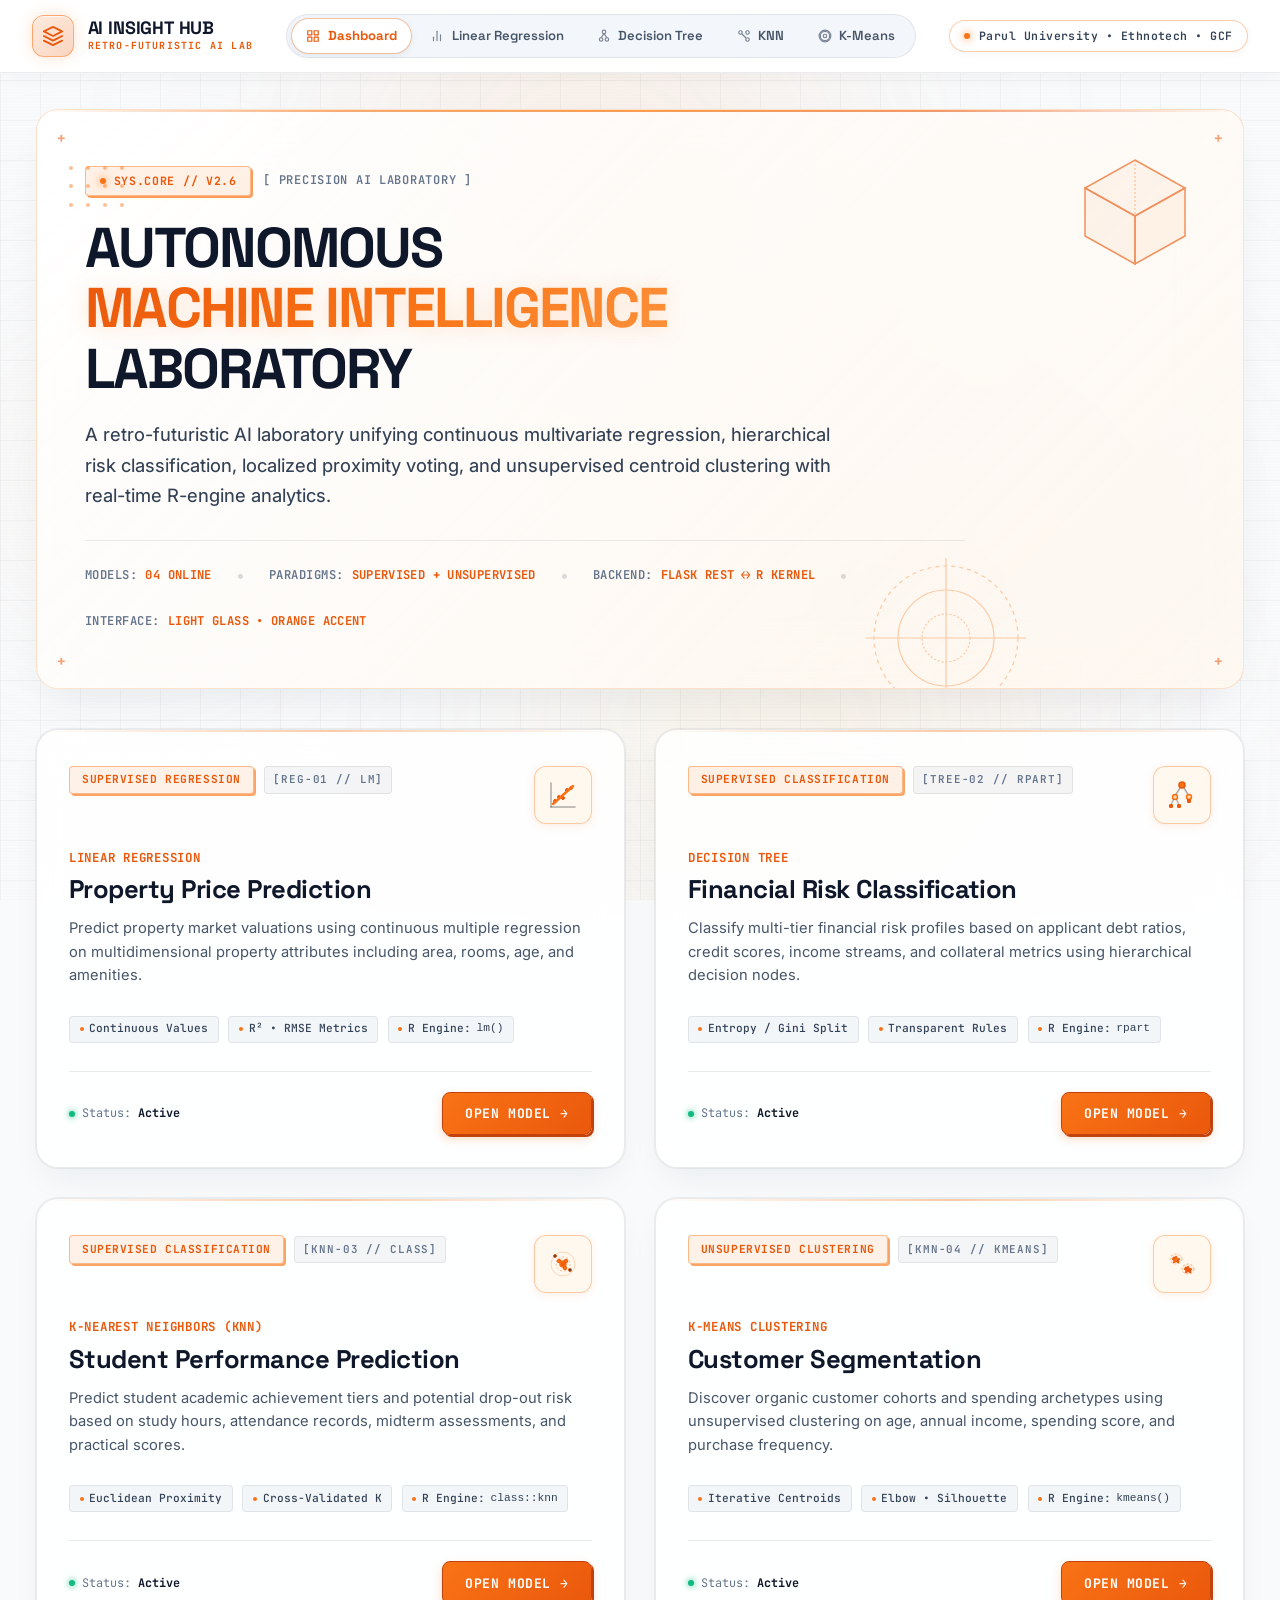
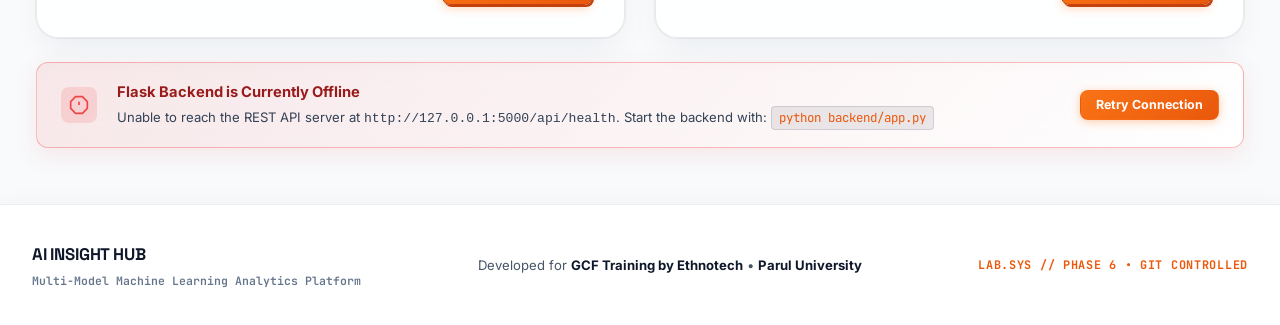
==== commit e9be2c22: "feat(frontend): redesign UI with Light Mode, Cyber Orange accent, full-width nav & footer, and expre" ====
--- a/frontend/index.html
+++ b/frontend/index.html
@@ -3,643 +3,424 @@
 <head>
     <meta charset="UTF-8">
     <meta name="viewport" content="width=device-width, initial-scale=1.0">
-    <title>AI Insight Hub — Multi-Model Machine Learning Analytics Platform</title>
-    <meta name="description" content="AI Insight Hub is a unified multi-model machine learning analytics platform for regression, classification, and clustering intelligence.">
-    <!-- Google Fonts: Inter & JetBrains Mono -->
+    <title>AI Insight Hub — Retro-Futuristic Machine Learning Laboratory</title>
+    <meta name="description" content="AI Insight Hub is a precision multi-model machine learning analytics laboratory uniting regression, classification, and unsupervised clustering intelligence.">
+    <!-- Google Fonts: Space Grotesk, Inter & JetBrains Mono -->
+        <!-- Google Fonts: Space Grotesk, Inter & JetBrains Mono -->
     <link rel="preconnect" href="https://fonts.googleapis.com">
     <link rel="preconnect" href="https://fonts.gstatic.com" crossorigin>
-    <link href="https://fonts.googleapis.com/css2?family=Inter:wght@300;400;500;600;700;800&family=JetBrains+Mono:wght@400;500;600&display=swap" rel="stylesheet">
+    <link href="https://fonts.googleapis.com/css2?family=Inter:wght@300;400;500;600;700;800;900&family=JetBrains+Mono:wght@400;500;600;700&family=Space+Grotesk:wght@500;600;700;800&display=swap" rel="stylesheet">
     <!-- Stylesheets -->
     <link rel="stylesheet" href="css/style.css">
     <link rel="stylesheet" href="css/responsive.css">
 </head>
 <body>
-    <!-- Background Glow Elements -->
-    <div class="bg-glow bg-glow-top"></div>
-    <div class="bg-glow bg-glow-bottom"></div>
-    <div class="grid-overlay"></div>
+    <!-- Animated Light Mode Gradient Mesh Background & Retro Grid -->
+    <div class="mesh-canvas" aria-hidden="true">
+        <div class="mesh-orb mesh-orb-cyan"></div>
+        <div class="mesh-orb mesh-orb-indigo"></div>
+        <div class="mesh-orb mesh-orb-violet"></div>
+        <div class="mesh-orb mesh-orb-coral"></div>
+        <div class="retro-grid-pattern"></div>
+        <div class="retro-scanlines"></div>
+    </div>
 
     <!-- Main Application Container -->
-    <div class="app-container">
-
-        <!-- Header / Navigation -->
-        <header class="app-header">
-            <div class="header-left">
-                <div class="logo-wrapper">
-                    <div class="logo-icon">
-                        <svg viewBox="0 0 24 24" fill="none" xmlns="http://www.w3.org/2000/svg">
-                            <path d="M12 2L2 7L12 12L22 7L12 2Z" stroke="currentColor" stroke-width="2" stroke-linecap="round" stroke-linejoin="round"/>
-                            <path d="M2 17L12 22L22 17" stroke="currentColor" stroke-width="2" stroke-linecap="round" stroke-linejoin="round"/>
-                            <path d="M2 12L12 17L22 12" stroke="currentColor" stroke-width="2" stroke-linecap="round" stroke-linejoin="round"/>
-                        </svg>
+    <header class="app-header">
+            <div class="header-inner">
+                <div class="header-brand-wrap">
+                    <a class="logo-wrapper logo-link" href="index.html" title="AI Insight Hub">
+                        <div class="logo-icon">
+                            <svg viewBox="0 0 24 24" fill="none" stroke="currentColor" stroke-width="2" stroke-linecap="round" stroke-linejoin="round">
+                                <polygon points="12 2 2 7 12 12 22 7 12 2"></polygon>
+                                <polyline points="2 17 12 22 22 17"></polyline>
+                                <polyline points="2 12 12 17 22 12"></polyline>
+                            </svg>
+                        </div>
+                        <div class="logo-text">
+                            <span class="brand-title">AI INSIGHT HUB</span>
+                            <span class="brand-tagline">RETRO-FUTURISTIC AI LAB</span>
+                        </div>
+                    </a>
+                </div>
+
+                <nav class="app-nav" aria-label="Main Platform Navigation">
+                    <ul class="nav-list">
+                <li class="nav-item">
+                    <a class="nav-link nav-link-active" href="index.html" aria-current="page">
+                        <svg class="nav-icon" viewBox="0 0 24 24" fill="none" stroke="currentColor" stroke-width="2" stroke-linecap="round" stroke-linejoin="round"><rect x="3" y="3" width="7" height="7"></rect><rect x="14" y="3" width="7" height="7"></rect><rect x="14" y="14" width="7" height="7"></rect><rect x="3" y="14" width="7" height="7"></rect></svg>
+                        <span>Dashboard</span>
+                    </a>
+                </li>
+                <li class="nav-item">
+                    <a class="nav-link" href="regression.html">
+                        <svg class="nav-icon" viewBox="0 0 24 24" fill="none" stroke="currentColor" stroke-width="2" stroke-linecap="round" stroke-linejoin="round"><line x1="18" y1="20" x2="18" y2="10"></line><line x1="12" y1="20" x2="12" y2="4"></line><line x1="6" y1="20" x2="6" y2="14"></line></svg>
+                        <span>Linear Regression</span>
+                    </a>
+                </li>
+                <li class="nav-item">
+                    <a class="nav-link" href="decision-tree.html">
+                        <svg class="nav-icon" viewBox="0 0 24 24" fill="none" stroke="currentColor" stroke-width="2" stroke-linecap="round" stroke-linejoin="round"><circle cx="12" cy="5" r="3"></circle><line x1="12" y1="8" x2="7" y2="15"></line><line x1="12" y1="8" x2="17" y2="15"></line><circle cx="7" cy="18" r="3"></circle><circle cx="17" cy="18" r="3"></circle></svg>
+                        <span>Decision Tree</span>
+                    </a>
+                </li>
+                <li class="nav-item">
+                    <a class="nav-link" href="knn.html">
+                        <svg class="nav-icon" viewBox="0 0 24 24" fill="none" stroke="currentColor" stroke-width="2" stroke-linecap="round" stroke-linejoin="round"><circle cx="6" cy="6" r="3"></circle><circle cx="18" cy="18" r="3"></circle><path d="M9 9l6 6"></path><circle cx="18" cy="6" r="3"></circle></svg>
+                        <span>KNN</span>
+                    </a>
+                </li>
+                <li class="nav-item">
+                    <a class="nav-link" href="kmeans.html">
+                        <svg class="nav-icon" viewBox="0 0 24 24" fill="none" stroke="currentColor" stroke-width="2" stroke-linecap="round" stroke-linejoin="round"><circle cx="12" cy="12" r="3"></circle><circle cx="12" cy="12" r="8"></circle><circle cx="12" cy="12" r="10"></circle></svg>
+                        <span>K-Means</span>
+                    </a>
+                </li>
+                    </ul>
+                </nav>
+
+                <div class="header-meta">
+                    <div class="academic-badge">
+                        <span class="badge-dot"></span>
+                        <span class="badge-text">Parul University &bull; Ethnotech &bull; GCF</span>
                     </div>
-                    <div class="logo-text">
-                        <div class="brand-title">AI Insight Hub</div>
-                        <div class="brand-subtitle">Multi-Model Machine Learning Analytics Platform</div>
-                    </div>
-                </div>
-            </div>
-
-            <div class="header-center">
-                <div class="academic-badge">
-                    <span class="badge-dot"></span>
-                    <span class="badge-text">GCF Training &bull; Ethnotech &bull; Parul University</span>
-                </div>
-            </div>
-
-            <div class="header-right">
-                <div class="header-status-pill" id="headerApiStatusPill">
-                    <span class="status-pulse-dot" id="headerStatusDot"></span>
-                    <span class="status-pill-label">Flask API:</span>
-                    <span class="status-pill-value" id="headerApiStatusText">CONNECTING...</span>
-                </div>
-                <button class="btn btn-secondary btn-sm" id="btnRefreshHealth" title="Ping API Health">
-                    <svg class="icon-refresh" id="refreshIcon" viewBox="0 0 24 24" fill="none" stroke="currentColor" stroke-width="2">
-                        <path d="M23 4v6h-6"></path>
-                        <path d="M1 20v-6h6"></path>
-                        <path d="M3.51 9a9 9 0 0 1 14.85-3.36L23 10M1 14l4.64 4.36A9 9 0 0 0 20.49 15"></path>
-                    </svg>
-                    <span>Ping API</span>
-                </button>
+                </div>
             </div>
         </header>
 
+    <div class="app-container">
+
         <!-- Main Content Area -->
         <main class="main-content">
 
-            <!-- Hero Banner -->
-            <section class="hero-section">
-                <div class="hero-content">
-                    <div class="hero-tag">
-                        <span class="tag-pill">All 4 Models Live</span>
-                        <span class="tag-text">Regression &bull; Classification &bull; KNN &bull; Clustering</span>
+            <!-- 1. TYPOGRAPHY / HERO SECTION -->
+            <section class="hero-lab-section">
+                <!-- Neo-Memphis Corner Marks -->
+                <div class="memphis-corner-cross cross-tl">+</div>
+                <div class="memphis-corner-cross cross-tr">+</div>
+                <div class="memphis-corner-cross cross-bl">+</div>
+                <div class="memphis-corner-cross cross-br">+</div>
+
+                <!-- Decorative Neo-Memphis Isometric Prism (SVG) -->
+                <div class="memphis-shape memphis-cube" aria-hidden="true">
+                    <svg viewBox="0 0 120 120" fill="none" stroke="currentColor" stroke-width="1.5">
+                        <polygon points="60 10 110 38 60 66 10 38" fill="rgba(249, 115, 22, 0.08)" stroke="currentColor"/>
+                        <polygon points="10 38 60 66 60 114 10 86" fill="rgba(234, 88, 12, 0.08)" stroke="currentColor"/>
+                        <polygon points="110 38 60 66 60 114 110 86" fill="rgba(251, 146, 60, 0.12)" stroke="currentColor"/>
+                        <line x1="60" y1="10" x2="60" y2="66" stroke-dasharray="2 2" stroke="rgba(249, 115, 22, 0.5)"/>
+                    </svg>
+                </div>
+
+                <!-- Decorative Neo-Memphis Concentric Ring (SVG) -->
+                <div class="memphis-shape memphis-radar-ring" aria-hidden="true">
+                    <svg viewBox="0 0 160 160" fill="none" stroke="currentColor" stroke-width="1.2">
+                        <circle cx="80" cy="80" r="72" stroke-dasharray="4 4"/>
+                        <circle cx="80" cy="80" r="48"/>
+                        <circle cx="80" cy="80" r="24" stroke-dasharray="2 2"/>
+                        <line x1="80" y1="0" x2="80" y2="160"/>
+                        <line x1="0" y1="80" x2="160" y2="80"/>
+                    </svg>
+                </div>
+
+                <!-- Decorative Dot Matrix -->
+                <div class="memphis-shape memphis-dots" aria-hidden="true">
+                    <span class="memphis-dot-item"></span><span class="memphis-dot-item"></span><span class="memphis-dot-item"></span><span class="memphis-dot-item"></span>
+                    <span class="memphis-dot-item"></span><span class="memphis-dot-item"></span><span class="memphis-dot-item"></span><span class="memphis-dot-item"></span>
+                    <span class="memphis-dot-item"></span><span class="memphis-dot-item"></span><span class="memphis-dot-item"></span><span class="memphis-dot-item"></span>
+                </div>
+
+                <div class="hero-content-wrap">
+                    <!-- Retro Label / Badge -->
+                    <div class="retro-badge-strip">
+                        <div class="retro-pill">
+                            <span class="retro-pill-led"></span>
+                            <span>SYS.CORE // V2.6</span>
+                        </div>
+                        <span class="retro-tag-text">[ PRECISION AI LABORATORY ]</span>
                     </div>
-                    <h1 class="hero-title">Unified Machine Learning Intelligence Hub</h1>
-                    <p class="hero-description">
-                        An enterprise-grade analytics platform integrating four foundational machine learning algorithms
-                        spanning regression, classification, and unsupervised clustering. Designed for robust model execution,
-                        interactive parameter tuning, and high-performance inference.
+
+                    <!-- Large Expressive Typography -->
+                    <h1 class="hero-main-title">
+                        AUTONOMOUS<br>
+                        <span class="hero-gradient-highlight">MACHINE INTELLIGENCE</span><br>
+                        LABORATORY
+                    </h1>
+
+                    <!-- Short AI/ML Platform Description -->
+                    <p class="hero-sub-description">
+                        A retro-futuristic AI laboratory unifying continuous multivariate regression, hierarchical risk classification, localized proximity voting, and unsupervised centroid clustering with real-time R-engine analytics.
                     </p>
-                </div>
-                <div class="hero-meta">
-                    <div class="meta-item">
-                        <span class="meta-label">Architecture</span>
-                        <span class="meta-value">Vanilla JS &harr; Flask REST &harr; R Engine</span>
+
+                    <!-- Technical Telemetry Strip -->
+                    <div class="hero-telemetry-ribbon">
+                        <div class="telemetry-item">
+                            <span class="telemetry-key">MODELS:</span>
+                            <span class="telemetry-val">04 ONLINE</span>
+                        </div>
+                        <span class="telemetry-divider">&bull;</span>
+                        <div class="telemetry-item">
+                            <span class="telemetry-key">PARADIGMS:</span>
+                            <span class="telemetry-val">SUPERVISED + UNSUPERVISED</span>
+                        </div>
+                        <span class="telemetry-divider">&bull;</span>
+                        <div class="telemetry-item">
+                            <span class="telemetry-key">BACKEND:</span>
+                            <span class="telemetry-val">FLASK REST &harr; R KERNEL</span>
+                        </div>
+                        <span class="telemetry-divider">&bull;</span>
+                        <div class="telemetry-item">
+                            <span class="telemetry-key">INTERFACE:</span>
+                            <span class="telemetry-val">LIGHT GLASS &bull; ORANGE ACCENT</span>
+                        </div>
                     </div>
-                    <div class="meta-item">
-                        <span class="meta-label">Current State</span>
-                        <span class="meta-value text-cyan">Phase 6: K-Means Active</span>
+                </div>
+            </section>
+
+            <!-- 2. FOUR ML MODEL CARDS -->
+            <section class="models-showcase-section">
+                <div class="models-grid">
+
+                    <!-- Model 1: Linear Regression (Property Price Prediction) -->
+                    <article class="model-card model-card-regression model-card-active">
+                        <div class="model-card-header">
+                            <div class="model-header-left">
+                                <span class="algo-pill algo-pill-cyan">SUPERVISED REGRESSION</span>
+                                <span class="retro-serial">[REG-01 // LM]</span>
+                            </div>
+                            <div class="model-vector-icon-wrap" title="Linear Regression Vector Visual">
+                                <svg viewBox="0 0 32 32" fill="none" stroke="currentColor">
+                                    <!-- Coordinate axes -->
+                                    <line x1="4" y1="28" x2="28" y2="28" stroke="rgba(15,23,42,0.35)" stroke-width="1.5" stroke-linecap="round"/>
+                                    <line x1="4" y1="28" x2="4" y2="4" stroke="rgba(15,23,42,0.35)" stroke-width="1.5" stroke-linecap="round"/>
+                                    <!-- Scatter dots -->
+                                    <circle cx="8" cy="22" r="1.5" fill="#ea580c"/>
+                                    <circle cx="12" cy="18" r="1.5" fill="#ea580c"/>
+                                    <circle cx="16" cy="19" r="1.5" fill="#ea580c"/>
+                                    <circle cx="20" cy="11" r="1.5" fill="#ea580c"/>
+                                    <circle cx="24" cy="9" r="1.5" fill="#ea580c"/>
+                                    <!-- Best fit line -->
+                                    <line x1="6" y1="25" x2="26" y2="7" stroke="#f97316" stroke-width="2.5" stroke-linecap="round"/>
+                                </svg>
+                            </div>
+                        </div>
+
+                        <div class="model-card-body">
+                            <div class="model-algo-name algo-title-cyan">LINEAR REGRESSION</div>
+                            <h2 class="model-main-name">Property Price Prediction</h2>
+                            <p class="model-desc-text">
+                                Predict property market valuations using continuous multiple regression on multidimensional property attributes including area, rooms, age, and amenities.
+                            </p>
+
+                            <div class="model-tech-specs">
+                                <span class="spec-chip"><span class="spec-dot"></span>Continuous Values</span>
+                                <span class="spec-chip"><span class="spec-dot"></span>R² &bull; RMSE Metrics</span>
+                                <span class="spec-chip"><span class="spec-dot"></span>R Engine: <code>lm()</code></span>
+                            </div>
+                        </div>
+
+                        <div class="model-card-footer">
+                            <div class="model-status-chip">
+                                <span class="status-dot-mini"></span>
+                                <span>Status: <strong>Active</strong></span>
+                            </div>
+                            <a class="btn-model-open btn-cyan" href="regression.html">
+                                <span>OPEN MODEL</span>
+                                <span class="btn-arrow">&rarr;</span>
+                            </a>
+                        </div>
+                    </article>
+
+                    <!-- Model 2: Decision Tree (Financial Risk Classification) -->
+                    <article class="model-card model-card-decision-tree model-card-active">
+                        <div class="model-card-header">
+                            <div class="model-header-left">
+                                <span class="algo-pill algo-pill-emerald">SUPERVISED CLASSIFICATION</span>
+                                <span class="retro-serial">[TREE-02 // RPART]</span>
+                            </div>
+                            <div class="model-vector-icon-wrap" title="Decision Tree Vector Visual">
+                                <svg viewBox="0 0 32 32" fill="none" stroke="currentColor">
+                                    <!-- Root node -->
+                                    <circle cx="16" cy="6" r="3" fill="#f97316" stroke="#ea580c" stroke-width="1.5"/>
+                                    <!-- Branches -->
+                                    <line x1="14" y1="9" x2="9" y2="17" stroke="rgba(15,23,42,0.35)" stroke-width="1.5"/>
+                                    <line x1="18" y1="9" x2="23" y2="17" stroke="rgba(15,23,42,0.35)" stroke-width="1.5"/>
+                                    <!-- Child nodes -->
+                                    <circle cx="9" cy="18" r="2.5" fill="#fed7aa" stroke="#f97316" stroke-width="1.5"/>
+                                    <circle cx="23" cy="18" r="2.5" fill="#fed7aa" stroke="#f97316" stroke-width="1.5"/>
+                                    <!-- Sub branches -->
+                                    <line x1="7.5" y1="20.5" x2="5" y2="26" stroke="rgba(15,23,42,0.3)" stroke-width="1.5"/>
+                                    <line x1="10.5" y1="20.5" x2="13" y2="26" stroke="rgba(15,23,42,0.3)" stroke-width="1.5"/>
+                                    <!-- Leaf outcomes -->
+                                    <rect x="3.5" y="25.5" width="3" height="3" fill="#ea580c" rx="0.5"/>
+                                    <rect x="11.5" y="25.5" width="3" height="3" fill="#ea580c" rx="0.5"/>
+                                    <rect x="21.5" y="20.5" width="3" height="3" fill="#ea580c" rx="0.5"/>
+                                </svg>
+                            </div>
+                        </div>
+
+                        <div class="model-card-body">
+                            <div class="model-algo-name algo-title-emerald">DECISION TREE</div>
+                            <h2 class="model-main-name">Financial Risk Classification</h2>
+                            <p class="model-desc-text">
+                                Classify multi-tier financial risk profiles based on applicant debt ratios, credit scores, income streams, and collateral metrics using hierarchical decision nodes.
+                            </p>
+
+                            <div class="model-tech-specs">
+                                <span class="spec-chip"><span class="spec-dot"></span>Entropy / Gini Split</span>
+                                <span class="spec-chip"><span class="spec-dot"></span>Transparent Rules</span>
+                                <span class="spec-chip"><span class="spec-dot"></span>R Engine: <code>rpart</code></span>
+                            </div>
+                        </div>
+
+                        <div class="model-card-footer">
+                            <div class="model-status-chip">
+                                <span class="status-dot-mini"></span>
+                                <span>Status: <strong>Active</strong></span>
+                            </div>
+                            <a class="btn-model-open btn-emerald" href="decision-tree.html">
+                                <span>OPEN MODEL</span>
+                                <span class="btn-arrow">&rarr;</span>
+                            </a>
+                        </div>
+                    </article>
+
+                    <!-- Model 3: KNN (Student Performance Prediction) -->
+                    <article class="model-card model-card-knn model-card-active">
+                        <div class="model-card-header">
+                            <div class="model-header-left">
+                                <span class="algo-pill algo-pill-violet">SUPERVISED CLASSIFICATION</span>
+                                <span class="retro-serial">[KNN-03 // CLASS]</span>
+                            </div>
+                            <div class="model-vector-icon-wrap" title="KNN Vector Visual">
+                                <svg viewBox="0 0 32 32" fill="none" stroke="currentColor">
+                                    <!-- Target Query Center -->
+                                    <circle cx="16" cy="16" r="3" fill="#ea580c" stroke="#f97316" stroke-width="1.5"/>
+                                    <!-- Radar Distance Rings -->
+                                    <circle cx="16" cy="16" r="7" stroke="rgba(249, 115, 22, 0.45)" stroke-width="1" stroke-dasharray="2 2"/>
+                                    <circle cx="16" cy="16" r="12" stroke="rgba(249, 115, 22, 0.25)" stroke-width="1"/>
+                                    <!-- Neighbor Points -->
+                                    <circle cx="12" cy="13" r="1.8" fill="#f97316"/>
+                                    <circle cx="19" cy="13" r="1.8" fill="#f97316"/>
+                                    <circle cx="18" cy="20" r="1.8" fill="#f97316"/>
+                                    <circle cx="23" cy="22" r="1.5" fill="#334155"/>
+                                    <circle cx="8" cy="8" r="1.5" fill="#334155"/>
+                                    <!-- Connection Rays -->
+                                    <line x1="16" y1="16" x2="12" y2="13" stroke="rgba(249, 115, 22, 0.6)" stroke-width="1"/>
+                                    <line x1="16" y1="16" x2="19" y2="13" stroke="rgba(249, 115, 22, 0.6)" stroke-width="1"/>
+                                    <line x1="16" y1="16" x2="18" y2="20" stroke="rgba(249, 115, 22, 0.6)" stroke-width="1"/>
+                                </svg>
+                            </div>
+                        </div>
+
+                        <div class="model-card-body">
+                            <div class="model-algo-name algo-title-violet">K-NEAREST NEIGHBORS (KNN)</div>
+                            <h2 class="model-main-name">Student Performance Prediction</h2>
+                            <p class="model-desc-text">
+                                Predict student academic achievement tiers and potential drop-out risk based on study hours, attendance records, midterm assessments, and practical scores.
+                            </p>
+
+                            <div class="model-tech-specs">
+                                <span class="spec-chip"><span class="spec-dot"></span>Euclidean Proximity</span>
+                                <span class="spec-chip"><span class="spec-dot"></span>Cross-Validated K</span>
+                                <span class="spec-chip"><span class="spec-dot"></span>R Engine: <code>class::knn</code></span>
+                            </div>
+                        </div>
+
+                        <div class="model-card-footer">
+                            <div class="model-status-chip">
+                                <span class="status-dot-mini"></span>
+                                <span>Status: <strong>Active</strong></span>
+                            </div>
+                            <a class="btn-model-open btn-violet" href="knn.html">
+                                <span>OPEN MODEL</span>
+                                <span class="btn-arrow">&rarr;</span>
+                            </a>
+                        </div>
+                    </article>
+
+                    <!-- Model 4: K-Means (Customer Segmentation) -->
+                    <article class="model-card model-card-kmeans model-card-active">
+                        <div class="model-card-header">
+                            <div class="model-header-left">
+                                <span class="algo-pill algo-pill-amber">UNSUPERVISED CLUSTERING</span>
+                                <span class="retro-serial">[KMN-04 // KMEANS]</span>
+                            </div>
+                            <div class="model-vector-icon-wrap" title="K-Means Vector Visual">
+                                <svg viewBox="0 0 32 32" fill="none" stroke="currentColor">
+                                    <!-- Cluster Hull 1 -->
+                                    <ellipse cx="10" cy="11" rx="6" ry="5" stroke="rgba(249, 115, 22, 0.45)" stroke-width="1" stroke-dasharray="2 2" fill="rgba(249, 115, 22, 0.08)"/>
+                                    <!-- Centroid 1 -->
+                                    <polygon points="10,8 11.5,10.5 14,11 12,12.5 12.5,15 10,13.5 7.5,15 8,12.5 6,11 8.5,10.5" fill="#f97316"/>
+                                    <circle cx="8" cy="10" r="1" fill="#ea580c"/>
+                                    <circle cx="12" cy="13" r="1" fill="#ea580c"/>
+
+                                    <!-- Cluster Hull 2 -->
+                                    <ellipse cx="22" cy="21" rx="6" ry="5" stroke="rgba(234, 88, 12, 0.45)" stroke-width="1" stroke-dasharray="2 2" fill="rgba(234, 88, 12, 0.08)"/>
+                                    <!-- Centroid 2 -->
+                                    <polygon points="22,18 23.5,20.5 26,21 24,22.5 24.5,25 22,23.5 19.5,25 20,22.5 18,21 20.5,20.5" fill="#ea580c"/>
+                                    <circle cx="20" cy="20" r="1" fill="#c2410c"/>
+                                    <circle cx="24" cy="23" r="1" fill="#c2410c"/>
+                                </svg>
+                            </div>
+                        </div>
+
+                        <div class="model-card-body">
+                            <div class="model-algo-name algo-title-amber">K-MEANS CLUSTERING</div>
+                            <h2 class="model-main-name">Customer Segmentation</h2>
+                            <p class="model-desc-text">
+                                Discover organic customer cohorts and spending archetypes using unsupervised clustering on age, annual income, spending score, and purchase frequency.
+                            </p>
+
+                            <div class="model-tech-specs">
+                                <span class="spec-chip"><span class="spec-dot"></span>Iterative Centroids</span>
+                                <span class="spec-chip"><span class="spec-dot"></span>Elbow &bull; Silhouette</span>
+                                <span class="spec-chip"><span class="spec-dot"></span>R Engine: <code>kmeans()</code></span>
+                            </div>
+                        </div>
+
+                        <div class="model-card-footer">
+                            <div class="model-status-chip">
+                                <span class="status-dot-mini"></span>
+                                <span>Status: <strong>Active</strong></span>
+                            </div>
+                            <a class="btn-model-open btn-amber" href="kmeans.html">
+                                <span>OPEN MODEL</span>
+                                <span class="btn-arrow">&rarr;</span>
+                            </a>
+                        </div>
+                    </article>
+
+                </div>
+            </section>
+
+            <!-- Offline alert placeholder for app.js (hidden by default) -->
+            <div class="api-alert-banner" id="apiAlertBanner" style="display: none;">
+                <div class="alert-icon">
+                    <svg viewBox="0 0 24 24" fill="none" stroke="currentColor" stroke-width="2">
+                        <polygon points="7.86 2 16.14 2 22 7.86 22 16.14 16.14 22 7.86 22 2 16.14 2 7.86 7.86 2"></polygon>
+                        <line x1="12" y1="8" x2="12" y2="12"></line>
+                        <line x1="12" y1="16" x2="12.01" y2="16"></line>
+                    </svg>
+                </div>
+                <div class="alert-content">
+                    <div class="alert-title">Flask Backend is Currently Offline</div>
+                    <div class="alert-message">
+                        Unable to reach the REST API server at <code>http://127.0.0.1:5000/api/health</code>. Start the backend with: <code class="code-pill">python backend/app.py</code>
                     </div>
                 </div>
-            </section>
-
-            <!-- Dashboard Statistics Section -->
-            <section class="section-container">
-                <div class="section-header">
-                    <h2 class="section-title">Platform Overview & Statistics</h2>
-                    <span class="section-subtitle">Real-time architecture telemetry and model registry summary</span>
-                </div>
-
-                <div class="stats-grid">
-                    <!-- Stat Card 1: Total Models -->
-                    <div class="stat-card">
-                        <div class="stat-icon-box stat-icon-cyan">
-                            <svg viewBox="0 0 24 24" fill="none" stroke="currentColor" stroke-width="2">
-                                <rect x="2" y="3" width="20" height="14" rx="2" ry="2"></rect>
-                                <line x1="8" y1="21" x2="16" y2="21"></line>
-                                <line x1="12" y1="17" x2="12" y2="21"></line>
-                            </svg>
-                        </div>
-                        <div class="stat-info">
-                            <div class="stat-value">4</div>
-                            <div class="stat-label">Total ML Models</div>
-                        </div>
-                        <div class="stat-footer">
-                            <span class="badge-subtle">Reg &bull; Tree &bull; KNN &bull; K-Means</span>
-                        </div>
-                    </div>
-
-                    <!-- Stat Card 2: Learning Paradigms -->
-                    <div class="stat-card">
-                        <div class="stat-icon-box stat-icon-indigo">
-                            <svg viewBox="0 0 24 24" fill="none" stroke="currentColor" stroke-width="2">
-                                <circle cx="18" cy="18" r="3"></circle>
-                                <circle cx="6" cy="6" r="3"></circle>
-                                <path d="M13 6h3a2 2 0 0 1 2 2v7"></path>
-                                <line x1="6" y1="9" x2="6" y2="21"></line>
-                            </svg>
-                        </div>
-                        <div class="stat-info">
-                            <div class="stat-value">3</div>
-                            <div class="stat-label">Learning Types</div>
-                        </div>
-                        <div class="stat-footer">
-                            <span class="badge-subtle">Regression &bull; Classif. &bull; Clustering</span>
-                        </div>
-                    </div>
-
-                    <!-- Stat Card 3: Backend API Status -->
-                    <div class="stat-card" id="statCardApi">
-                        <div class="stat-icon-box stat-icon-emerald" id="statApiIconBox">
-                            <svg viewBox="0 0 24 24" fill="none" stroke="currentColor" stroke-width="2">
-                                <path d="M22 12h-4l-3 9L9 3l-3 9H2"></path>
-                            </svg>
-                        </div>
-                        <div class="stat-info">
-                            <div class="stat-value" id="statApiStatusValue">CHECKING...</div>
-                            <div class="stat-label">Current Flask API</div>
-                        </div>
-                        <div class="stat-footer">
-                            <span class="badge-subtle" id="statApiLatency">Endpoint: /api/health</span>
-                        </div>
-                    </div>
-
-                    <!-- Stat Card 4: R Engine Connection -->
-                    <div class="stat-card">
-                        <div class="stat-icon-box stat-icon-amber">
-                            <svg viewBox="0 0 24 24" fill="none" stroke="currentColor" stroke-width="2">
-                                <circle cx="12" cy="12" r="10"></circle>
-                                <line x1="12" y1="8" x2="12" y2="12"></line>
-                                <line x1="12" y1="16" x2="12.01" y2="16"></line>
-                            </svg>
-                        </div>
-                        <div class="stat-info">
-                            <div class="stat-value text-amber" id="statREngineValue">NOT CONNECTED</div>
-                            <div class="stat-label">R ML Engine</div>
-                        </div>
-                        <div class="stat-footer">
-                            <span class="badge-subtle">Phase 2 Bridge &bull; Operational</span>
-                        </div>
-                    </div>
-                </div>
-            </section>
-
-            <!-- System Diagnostics & Health Status -->
-            <section class="section-container">
-                <div class="section-header">
-                    <h2 class="section-title">System Status & Environment Diagnostics</h2>
-                    <span class="section-subtitle">Real-time status of frontend client, Flask REST backend, and R execution subsystem</span>
-                </div>
-
-                <div class="system-status-grid">
-                    <!-- Layer 1: Frontend Client -->
-                    <div class="status-panel">
-                        <div class="status-panel-header">
-                            <div class="status-panel-title">
-                                <div class="layer-indicator layer-frontend">1</div>
-                                <div>
-                                    <div class="layer-name">Frontend Interface</div>
-                                    <div class="layer-tech">HTML5 &bull; CSS3 &bull; Vanilla JavaScript</div>
-                                </div>
-                            </div>
-                            <span class="status-badge badge-online">
-                                <span class="status-dot"></span>
-                                ONLINE
-                            </span>
-                        </div>
-                        <div class="status-panel-body">
-                            <div class="status-metric-row">
-                                <span class="metric-label">Runtime Engine:</span>
-                                <span class="metric-value">Browser Client (Pure Web Standards)</span>
-                            </div>
-                            <div class="status-metric-row">
-                                <span class="metric-label">Framework Status:</span>
-                                <span class="metric-value text-cyan">Zero-Dependency Vanilla JS</span>
-                            </div>
-                            <div class="status-metric-row">
-                                <span class="metric-label">Client Health:</span>
-                                <span class="metric-value text-emerald">Active & Rendering</span>
-                            </div>
-                        </div>
-                    </div>
-
-                    <!-- Layer 2: Flask REST API -->
-                    <div class="status-panel" id="flaskStatusPanel">
-                        <div class="status-panel-header">
-                            <div class="status-panel-title">
-                                <div class="layer-indicator layer-backend">2</div>
-                                <div>
-                                    <div class="layer-name">Flask REST Backend</div>
-                                    <div class="layer-tech">Python 3.13 &bull; Flask &bull; Flask-CORS</div>
-                                </div>
-                            </div>
-                            <span class="status-badge badge-checking" id="flaskBadge">
-                                <span class="status-dot" id="flaskStatusDot"></span>
-                                <span id="flaskBadgeText">CONNECTING...</span>
-                            </span>
-                        </div>
-                        <div class="status-panel-body">
-                            <div class="status-metric-row">
-                                <span class="metric-label">Target Endpoint:</span>
-                                <span class="metric-value font-mono" id="apiEndpointDisplay">http://127.0.0.1:5000/api/health</span>
-                            </div>
-                            <div class="status-metric-row">
-                                <span class="metric-label">Response Time:</span>
-                                <span class="metric-value" id="apiLatencyDisplay">-- ms</span>
-                            </div>
-                            <div class="status-metric-row">
-                                <span class="metric-label">Last Ping Timestamp:</span>
-                                <span class="metric-value" id="apiTimestampDisplay">Checking connection...</span>
-                            </div>
-                        </div>
-                    </div>
-
-                    <!-- Layer 3: R Machine Learning Engine -->
-                    <div class="status-panel" id="rEngineStatusPanel">
-                        <div class="status-panel-header">
-                            <div class="status-panel-title">
-                                <div class="layer-indicator layer-r">3</div>
-                                <div>
-                                    <div class="layer-name">R Machine Learning Engine</div>
-                                    <div class="layer-tech">R Language &bull; Subprocess / Rscript Bridge</div>
-                                </div>
-                            </div>
-                            <span class="status-badge badge-neutral" id="rEngineBadge">
-                                <span class="status-dot dot-amber" id="rEngineStatusDot"></span>
-                                <span id="rEngineBadgeText">NOT TESTED</span>
-                            </span>
-                        </div>
-                        <div class="status-panel-body">
-                            <div class="status-metric-row">
-                                <span class="metric-label">Integration State:</span>
-                                <span class="metric-value text-cyan" id="rEngineStateDisplay">Phase 2: Bridge Operational</span>
-                            </div>
-                            <div class="status-metric-row">
-                                <span class="metric-label">R Version / Executable:</span>
-                                <span class="metric-value font-mono" id="rEngineVersionDisplay">Click 'Test R Engine'</span>
-                            </div>
-                            <div class="status-metric-row">
-                                <span class="metric-label">Target Datasets:</span>
-                                <span class="metric-value">4 Datasets Ready (480 Records)</span>
-                            </div>
-                        </div>
-                        <div class="status-panel-footer">
-                            <button class="btn btn-primary btn-sm" id="btnTestREngine" title="Run R Test Script via Flask">
-                                <svg class="icon-refresh" id="rTestIcon" viewBox="0 0 24 24" fill="none" stroke="currentColor" stroke-width="2">
-                                    <polygon points="5 3 19 12 5 21 5 3"></polygon>
-                                </svg>
-                                <span>TEST R ENGINE</span>
-                            </button>
-                        </div>
-                    </div>
-                </div>
-
-                <!-- API Offline Alert Banner (Shown dynamically when backend is unreachable) -->
-                <div class="api-alert-banner" id="apiAlertBanner" style="display: none;">
-                    <div class="alert-icon">
-                        <svg viewBox="0 0 24 24" fill="none" stroke="currentColor" stroke-width="2">
-                            <polygon points="7.86 2 16.14 2 22 7.86 22 16.14 16.14 22 7.86 22 2 16.14 2 7.86 7.86 2"></polygon>
-                            <line x1="12" y1="8" x2="12" y2="12"></line>
-                            <line x1="12" y1="16" x2="12.01" y2="16"></line>
-                        </svg>
-                    </div>
-                    <div class="alert-content">
-                        <div class="alert-title">Flask Backend is Currently Offline</div>
-                        <div class="alert-message">
-                            Unable to reach the REST API server at <code>http://127.0.0.1:5000/api/health</code>.
-                            Start the Flask backend by running:
-                            <code class="code-pill">python backend/app.py</code>
-                        </div>
-                    </div>
-                    <button class="btn btn-primary btn-sm" id="btnRetryConnection">
-                        Retry Connection
-                    </button>
-                </div>
-            </section>
-
-            <!-- Machine Learning Model Registry Section -->
-            <section class="section-container">
-                <div class="section-header">
-                    <h2 class="section-title">Machine Learning Model Architecture</h2>
-                    <span class="section-subtitle">Multi-model algorithmic suite planned across upcoming project phases</span>
-                </div>
-
-                <div class="models-grid">
-
-                    <!-- Model Card 1: Linear Regression -->
-                    <div class="model-card model-card-regression model-card-active">
-                        <div class="model-card-header">
-                            <div class="model-category-pill pill-regression">SUPERVISED REGRESSION</div>
-                            <div class="model-phase-badge badge-active">ACTIVE</div>
-                        </div>
-                        <div class="model-card-body">
-                            <div class="model-algorithm">LINEAR REGRESSION</div>
-                            <h3 class="model-name">Property Price Prediction</h3>
-                            <p class="model-description">
-                                Predict property market valuations using continuous multiple regression on multidimensional
-                                property attributes including area, rooms, location score, and amenities.
-                            </p>
-
-                            <div class="model-features-list">
-                                <div class="feature-item">
-                                    <svg viewBox="0 0 20 20" fill="currentColor">
-                                        <path fill-rule="evenodd" d="M16.707 5.293a1 1 0 010 1.414l-8 8a1 1 0 01-1.414 0l-4-4a1 1 0 011.414-1.414L8 12.586l7.293-7.293a1 1 0 011.414 0z" clip-rule="evenodd"/>
-                                    </svg>
-                                    <span>Continuous Value Estimation</span>
-                                </div>
-                                <div class="feature-item">
-                                    <svg viewBox="0 0 20 20" fill="currentColor">
-                                        <path fill-rule="evenodd" d="M16.707 5.293a1 1 0 010 1.414l-8 8a1 1 0 01-1.414 0l-4-4a1 1 0 011.414-1.414L8 12.586l7.293-7.293a1 1 0 011.414 0z" clip-rule="evenodd"/>
-                                    </svg>
-                                    <span>R² & RMSE Model Diagnostics</span>
-                                </div>
-                                <div class="feature-item">
-                                    <svg viewBox="0 0 20 20" fill="currentColor">
-                                        <path fill-rule="evenodd" d="M16.707 5.293a1 1 0 010 1.414l-8 8a1 1 0 01-1.414 0l-4-4a1 1 0 011.414-1.414L8 12.586l7.293-7.293a1 1 0 011.414 0z" clip-rule="evenodd"/>
-                                    </svg>
-                                    <span>R Engine Model: <code>lm()</code></span>
-                                </div>
-                            </div>
-                        </div>
-                        <div class="model-card-footer">
-                            <div class="model-status-indicator">
-                                <span class="status-dot dot-emerald"></span>
-                                <span class="status-label">Status: <strong>Active</strong></span>
-                            </div>
-                            <a class="btn btn-primary btn-sm" href="regression.html">OPEN MODEL</a>
-                        </div>
-                    </div>
-
-                    <!-- Model Card 2: Decision Tree -->
-                    <div class="model-card model-card-decision-tree model-card-active">
-                        <div class="model-card-header">
-                            <div class="model-category-pill pill-classification">SUPERVISED CLASSIFICATION</div>
-                            <div class="model-phase-badge badge-active">ACTIVE</div>
-                        </div>
-                        <div class="model-card-body">
-                            <div class="model-algorithm">DECISION TREE</div>
-                            <h3 class="model-name">Financial Risk Analysis</h3>
-                            <p class="model-description">
-                                Classify multi-tier financial risk profiles based on applicant debt ratios, credit histories,
-                                income streams, and collateral metrics using hierarchical decision nodes.
-                            </p>
-
-                            <div class="model-features-list">
-                                <div class="feature-item">
-                                    <svg viewBox="0 0 20 20" fill="currentColor">
-                                        <path fill-rule="evenodd" d="M16.707 5.293a1 1 0 010 1.414l-8 8a1 1 0 01-1.414 0l-4-4a1 1 0 011.414-1.414L8 12.586l7.293-7.293a1 1 0 011.414 0z" clip-rule="evenodd"/>
-                                    </svg>
-                                    <span>Transparent Rule Induction</span>
-                                </div>
-                                <div class="feature-item">
-                                    <svg viewBox="0 0 20 20" fill="currentColor">
-                                        <path fill-rule="evenodd" d="M16.707 5.293a1 1 0 010 1.414l-8 8a1 1 0 01-1.414 0l-4-4a1 1 0 011.414-1.414L8 12.586l7.293-7.293a1 1 0 011.414 0z" clip-rule="evenodd"/>
-                                    </svg>
-                                    <span>Gini / Information Gain Splitting</span>
-                                </div>
-                                <div class="feature-item">
-                                    <svg viewBox="0 0 20 20" fill="currentColor">
-                                        <path fill-rule="evenodd" d="M16.707 5.293a1 1 0 010 1.414l-8 8a1 1 0 01-1.414 0l-4-4a1 1 0 011.414-1.414L8 12.586l7.293-7.293a1 1 0 011.414 0z" clip-rule="evenodd"/>
-                                    </svg>
-                                    <span>R Engine Model: <code>rpart</code></span>
-                                </div>
-                            </div>
-                        </div>
-                        <div class="model-card-footer">
-                            <div class="model-status-indicator">
-                                <span class="status-dot dot-emerald"></span>
-                                <span class="status-label">Status: <strong>Active</strong></span>
-                            </div>
-                            <a class="btn btn-primary btn-sm" href="decision-tree.html">OPEN MODEL</a>
-                        </div>
-                    </div>
-
-                    <!-- Model Card 3: KNN -->
-                    <div class="model-card model-card-knn model-card-active">
-                        <div class="model-card-header">
-                            <div class="model-category-pill pill-classification">SUPERVISED CLASSIFICATION</div>
-                            <div class="model-phase-badge badge-active">ACTIVE</div>
-                        </div>
-                        <div class="model-card-body">
-                            <div class="model-algorithm">K-NEAREST NEIGHBORS (KNN)</div>
-                            <h3 class="model-name">Student Performance Prediction</h3>
-                            <p class="model-description">
-                                Predict student academic achievement tiers and potential drop-out risk based on study hours,
-                                attendance records, midterm assessments, and participation frequency.
-                            </p>
-
-                            <div class="model-features-list">
-                                <div class="feature-item">
-                                    <svg viewBox="0 0 20 20" fill="currentColor">
-                                        <path fill-rule="evenodd" d="M16.707 5.293a1 1 0 010 1.414l-8 8a1 1 0 01-1.414 0l-4-4a1 1 0 011.414-1.414L8 12.586l7.293-7.293a1 1 0 011.414 0z" clip-rule="evenodd"/>
-                                    </svg>
-                                    <span>Distance-Weighted Inference</span>
-                                </div>
-                                <div class="feature-item">
-                                    <svg viewBox="0 0 20 20" fill="currentColor">
-                                        <path fill-rule="evenodd" d="M16.707 5.293a1 1 0 010 1.414l-8 8a1 1 0 01-1.414 0l-4-4a1 1 0 011.414-1.414L8 12.586l7.293-7.293a1 1 0 011.414 0z" clip-rule="evenodd"/>
-                                    </svg>
-                                    <span>Cross-Validated K Optimization</span>
-                                </div>
-                                <div class="feature-item">
-                                    <svg viewBox="0 0 20 20" fill="currentColor">
-                                        <path fill-rule="evenodd" d="M16.707 5.293a1 1 0 010 1.414l-8 8a1 1 0 01-1.414 0l-4-4a1 1 0 011.414-1.414L8 12.586l7.293-7.293a1 1 0 011.414 0z" clip-rule="evenodd"/>
-                                    </svg>
-                                    <span>R Engine Model: <code>class::knn</code></span>
-                                </div>
-                            </div>
-                        </div>
-                        <div class="model-card-footer">
-                            <div class="model-status-indicator">
-                                <span class="status-dot dot-emerald"></span>
-                                <span class="status-label">Status: <strong>Active</strong></span>
-                            </div>
-                            <a class="btn btn-primary btn-sm" href="knn.html">OPEN MODEL</a>
-                        </div>
-                    </div>
-
-                    <!-- Model Card 4: K-Means -->
-                    <div class="model-card model-card-kmeans model-card-active">
-                        <div class="model-card-header">
-                            <div class="model-category-pill pill-clustering">UNSUPERVISED CLUSTERING</div>
-                            <div class="model-phase-badge badge-active">ACTIVE</div>
-                        </div>
-                        <div class="model-card-body">
-                            <div class="model-algorithm">K-MEANS CLUSTERING</div>
-                            <h3 class="model-name">Customer Segmentation</h3>
-                            <p class="model-description">
-                                Discover organic customer cohorts and spending archetypes using unsupervised clustering
-                                on age, annual income, spending score, and purchase frequency.
-                            </p>
-
-                            <div class="model-features-list">
-                                <div class="feature-item">
-                                    <svg viewBox="0 0 20 20" fill="currentColor">
-                                        <path fill-rule="evenodd" d="M16.707 5.293a1 1 0 010 1.414l-8 8a1 1 0 01-1.414 0l-4-4a1 1 0 011.414-1.414L8 12.586l7.293-7.293a1 1 0 011.414 0z" clip-rule="evenodd"/>
-                                    </svg>
-                                    <span>Unsupervised Pattern Discovery</span>
-                                </div>
-                                <div class="feature-item">
-                                    <svg viewBox="0 0 20 20" fill="currentColor">
-                                        <path fill-rule="evenodd" d="M16.707 5.293a1 1 0 010 1.414l-8 8a1 1 0 01-1.414 0l-4-4a1 1 0 011.414-1.414L8 12.586l7.293-7.293a1 1 0 011.414 0z" clip-rule="evenodd"/>
-                                    </svg>
-                                    <span>Elbow & Silhouette Diagnostics</span>
-                                </div>
-                                <div class="feature-item">
-                                    <svg viewBox="0 0 20 20" fill="currentColor">
-                                        <path fill-rule="evenodd" d="M16.707 5.293a1 1 0 010 1.414l-8 8a1 1 0 01-1.414 0l-4-4a1 1 0 011.414-1.414L8 12.586l7.293-7.293a1 1 0 011.414 0z" clip-rule="evenodd"/>
-                                    </svg>
-                                    <span>R Engine Model: <code>kmeans()</code></span>
-                                </div>
-                            </div>
-                        </div>
-                        <div class="model-card-footer">
-                            <div class="model-status-indicator">
-                                <span class="status-dot dot-emerald"></span>
-                                <span class="status-label">Status: <strong>Active</strong></span>
-                            </div>
-                            <a class="btn btn-primary btn-sm" href="kmeans.html">OPEN MODEL</a>
-                        </div>
-                    </div>
-
-                </div>
-            </section>
-
-            <!-- Live API Diagnostics Console -->
-            <section class="section-container">
-                <div class="section-header">
-                    <h2 class="section-title">Live API Diagnostics Console</h2>
-                    <span class="section-subtitle">Real-time inspection of Flask REST payloads, HTTP headers, and network latency</span>
-                </div>
-
-                <div class="console-panel">
-                    <div class="console-header">
-                        <div class="console-tabs-group">
-                            <button class="console-tab-btn active" id="tabHealth" data-target="health">
-                                <svg viewBox="0 0 24 24" fill="none" stroke="currentColor" stroke-width="2">
-                                    <polyline points="4 17 10 11 4 5"></polyline>
-                                    <line x1="12" y1="19" x2="20" y2="19"></line>
-                                </svg>
-                                <span>GET /api/health</span>
-                            </button>
-                            <button class="console-tab-btn" id="tabREngine" data-target="r-engine">
-                                <svg viewBox="0 0 24 24" fill="none" stroke="currentColor" stroke-width="2">
-                                    <polygon points="5 3 19 12 5 21 5 3"></polygon>
-                                </svg>
-                                <span>POST /api/r-engine/test</span>
-                            </button>
-                            <button class="console-tab-btn" id="tabDatasets" data-target="datasets">
-                                <svg viewBox="0 0 24 24" fill="none" stroke="currentColor" stroke-width="2">
-                                    <path d="M14 2H6a2 2 0 0 0-2 2v16a2 2 0 0 0 2 2h12a2 2 0 0 0 2-2V8z"></path>
-                                    <polyline points="14 2 14 8 20 8"></polyline>
-                                    <line x1="16" y1="13" x2="8" y2="13"></line>
-                                    <line x1="16" y1="17" x2="8" y2="17"></line>
-                                </svg>
-                                <span>GET /api/datasets/validate</span>
-                            </button>
-                        </div>
-                        <div class="console-controls">
-                            <div class="auto-poll-wrapper">
-                                <label class="switch-label">
-                                    <input type="checkbox" id="chkAutoPoll" checked>
-                                    <span class="switch-slider"></span>
-                                    <span class="switch-text">Auto-Poll Health (10s)</span>
-                                </label>
-                            </div>
-                            <button class="btn btn-secondary btn-xs" id="btnCopyJson" title="Copy JSON Output">
-                                Copy Payload
-                            </button>
-                        </div>
-                    </div>
-
-                    <div class="console-body">
-                        <div class="console-meta-bar">
-                            <div class="console-meta-tag">
-                                <span class="meta-tag-label">HTTP Method:</span>
-                                <span class="meta-tag-value text-cyan">GET</span>
-                            </div>
-                            <div class="console-meta-tag">
-                                <span class="meta-tag-label">Target URL:</span>
-                                <span class="meta-tag-value font-mono" id="consoleTargetUrl">http://127.0.0.1:5000/api/health</span>
-                            </div>
-                            <div class="console-meta-tag">
-                                <span class="meta-tag-label">HTTP Status:</span>
-                                <span class="meta-tag-value font-mono" id="consoleHttpStatus">--</span>
-                            </div>
-                            <div class="console-meta-tag">
-                                <span class="meta-tag-label">Latency:</span>
-                                <span class="meta-tag-value font-mono" id="consoleLatency">-- ms</span>
-                            </div>
-                        </div>
-
-                        <div class="code-viewer-container">
-                            <pre class="json-code-block"><code id="rawJsonResponse">Connecting to Flask REST API...</code></pre>
-                        </div>
-                    </div>
-                </div>
-            </section>
-
-            <!-- Project Roadmap / Phases -->
-            <section class="section-container">
-                <div class="section-header">
-                    <h2 class="section-title">Development Roadmap</h2>
-                    <span class="section-subtitle">Staged architecture milestones for the AI Insight Hub platform</span>
-                </div>
-
-                <div class="roadmap-grid">
-                    <div class="roadmap-step step-active">
-                        <div class="step-num">01</div>
-                        <div class="step-content">
-                            <div class="step-badge badge-active">Active / Completed</div>
-                            <h4 class="step-title">Foundation & Flask Integration</h4>
-                            <p class="step-desc">Establish directory structure, Flask REST server, JSON health diagnostics, and dynamic frontend telemetry.</p>
-                        </div>
-                    </div>
-
-                    <div class="roadmap-step step-active">
-                        <div class="step-num">02</div>
-                        <div class="step-content">
-                            <div class="step-badge badge-active">Active / Completed</div>
-                            <h4 class="step-title">R Engine Bridge & Execution Subsystem</h4>
-                            <p class="step-desc">Connect the Python Flask backend to the R execution engine, handling dataset loading and runtime orchestration.</p>
-                        </div>
-                    </div>
-
-                    <div class="roadmap-step step-active">
-                        <div class="step-num">03</div>
-                        <div class="step-content">
-                            <div class="step-badge badge-active">Active / Completed</div>
-                            <h4 class="step-title">Linear Regression: Property Prices</h4>
-                            <p class="step-desc">Integrate real estate datasets, multi-variable linear regression model in R, and interactive prediction UI.</p>
-                        </div>
-                    </div>
-
-                    <div class="roadmap-step step-active">
-                        <div class="step-num">04</div>
-                        <div class="step-content">
-                            <div class="step-badge badge-active">Active / Completed</div>
-                            <h4 class="step-title">Decision Tree: Financial Risk</h4>
-                            <p class="step-desc">Implement financial risk assessment classification with tree visualization and interactive feature scoring.</p>
-                        </div>
-                    </div>
-
-                    <div class="roadmap-step step-active">
-                        <div class="step-num">05</div>
-                        <div class="step-content">
-                            <div class="step-badge badge-active">Active / Completed</div>
-                            <h4 class="step-title">KNN: Student Performance</h4>
-                            <p class="step-desc">Construct K-Nearest Neighbors classifier for academic performance prediction with dynamic K-tuning.</p>
-                        </div>
-                    </div>
-
-                    <div class="roadmap-step step-active">
-                        <div class="step-num">06</div>
-                        <div class="step-content">
-                            <div class="step-badge badge-active">Active / Completed</div>
-                            <h4 class="step-title">K-Means: Customer Segmentation</h4>
-                            <p class="step-desc">Deploy unsupervised K-Means clustering with automated elbow method and centroid scatter visualizer.</p>
-                        </div>
-                    </div>
-                </div>
-            </section>
+                <button class="btn btn-primary btn-sm" id="btnRetryConnection">Retry Connection</button>
+            </div>
 
         </main>
 
-        <!-- Footer -->
-        <footer class="app-footer">
-            <div class="footer-content">
+            </div><!-- /.app-container -->
+
+    <!-- Global Full-Spanning Footer (100% Viewport Width) -->
+    <footer class="app-footer">
+        <div class="footer-inner">
+<div class="footer-content">
                 <div class="footer-left">
-                    <div class="footer-brand">AI Insight Hub</div>
+                    <div class="footer-brand">AI INSIGHT HUB</div>
                     <div class="footer-tagline">Multi-Model Machine Learning Analytics Platform</div>
                 </div>
                 <div class="footer-center">
@@ -648,14 +429,13 @@
                     </div>
                 </div>
                 <div class="footer-right">
-                    <div class="footer-version">Phase 6 &bull; Git Version Controlled</div>
+                    <div class="footer-version">LAB.SYS // PHASE 6 &bull; GIT CONTROLLED</div>
                 </div>
             </div>
-        </footer>
-
-    </div>
+        </div>
+    </footer>
 
     <!-- Application Logic -->
     <script src="js/app.js"></script>
 </body>
-</html>
+</html>
--- a/frontend/css/style.css
+++ b/frontend/css/style.css
@@ -1,62 +1,82 @@
 /* ==========================================================================
-   AI INSIGHT HUB — MAIN STYLESHEET
-   Premium Multi-Model Machine Learning Analytics Platform
+   AI INSIGHT HUB — RETRO-FUTURISTIC AI LABORATORY DESIGN SYSTEM
+   Light Mode × Cyber Orange Accent × Glassmorphism × Neo-Memphis
    ========================================================================== */
 
 /* --------------------------------------------------------------------------
-   1. CSS Custom Properties / Design Tokens
+   1. Design Tokens & CSS Custom Properties (Light Mode + Orange Accent)
    -------------------------------------------------------------------------- */
 :root {
-    /* Backgrounds */
-    --bg-base: #060913;
-    --bg-surface: #0b1120;
-    --bg-surface-elevated: #111a2e;
-    --bg-surface-glass: rgba(15, 23, 42, 0.72);
-    --bg-glass-card: rgba(17, 26, 46, 0.65);
-    --bg-glass-card-hover: rgba(22, 34, 61, 0.85);
-
-    /* Borders & Outlines */
-    --border-subtle: rgba(255, 255, 255, 0.08);
-    --border-glass: rgba(56, 189, 248, 0.16);
-    --border-glass-hover: rgba(0, 240, 255, 0.38);
-    --border-cyan: rgba(0, 240, 255, 0.3);
-
-    /* Typography / Text Colors */
-    --text-primary: #f8fafc;
-    --text-secondary: #94a3b8;
+    /* Crisp Laboratory Light Backgrounds */
+    --bg-base: #f8fafc;
+    --bg-canvas: #f1f5f9;
+    --bg-surface: #ffffff;
+    --bg-surface-elevated: #ffffff;
+
+    /* Light Glassmorphism Surface Tokens */
+    --glass-bg: rgba(255, 255, 255, 0.78);
+    --glass-bg-hover: rgba(255, 255, 255, 0.94);
+    --glass-bg-active: #ffffff;
+    --glass-card: rgba(255, 255, 255, 0.86);
+    --glass-card-hover: rgba(255, 255, 255, 0.98);
+    --glass-border: rgba(15, 23, 42, 0.09);
+    --glass-border-hover: rgba(249, 115, 22, 0.45);
+    --glass-sheen: linear-gradient(135deg, rgba(255, 255, 255, 0.9) 0%, rgba(255, 255, 255, 0.25) 100%);
+    --glass-blur: blur(20px);
+    --glass-blur-heavy: blur(28px);
+
+    /* Cyber Orange Laboratory Accent Palette */
+    --accent-orange: #f97316;
+    --accent-orange-dark: #ea580c;
+    --accent-orange-deep: #c2410c;
+    --accent-orange-light: #fb923c;
+    --accent-orange-subtle: rgba(249, 115, 22, 0.08);
+    --accent-orange-glow: rgba(249, 115, 22, 0.28);
+
+    /* Legacy mapping mapped to Orange theme */
+    --accent-cyan: #ea580c;
+    --accent-cyan-dim: #f97316;
+    --accent-cyan-glow: rgba(249, 115, 22, 0.25);
+    --accent-indigo: #f97316;
+    --accent-indigo-dim: #ea580c;
+    --accent-indigo-glow: rgba(249, 115, 22, 0.25);
+    --accent-violet: #ea580c;
+    --accent-amber: #d97706;
+    --accent-emerald: #10b981;
+    --accent-rose: #ef4444;
+
+    /* Semantic Status Indicators */
+    --status-emerald: #10b981;
+    --status-amber: #f59e0b;
+    --status-rose: #ef4444;
+
+    /* High-Contrast Sharp Typography (Light Mode) */
+    --text-primary: #0f172a;
+    --text-secondary: #475569;
     --text-muted: #64748b;
-    --text-accent: #38bdf8;
-
-    /* Brand & Accent Colors */
-    --accent-cyan: #00f0ff;
-    --accent-cyan-dark: #00b4d8;
-    --accent-blue: #3b82f6;
-    --accent-indigo: #6366f1;
-    --accent-violet: #8b5cf6;
-
-    /* Semantic Status Colors */
-    --status-emerald: #10b981;
-    --status-emerald-glow: rgba(16, 185, 129, 0.35);
-    --status-amber: #f59e0b;
-    --status-amber-glow: rgba(245, 158, 11, 0.35);
-    --status-rose: #f43f5e;
-    --status-rose-glow: rgba(244, 63, 94, 0.35);
-
-    /* Shadows & Glows */
-    --shadow-card: 0 10px 30px -5px rgba(0, 0, 0, 0.6), 0 0 1px 1px rgba(255, 255, 255, 0.05);
-    --shadow-card-hover: 0 20px 40px -10px rgba(0, 240, 255, 0.12), 0 0 20px rgba(0, 240, 255, 0.1);
-    --glow-cyan: 0 0 25px rgba(0, 240, 255, 0.25);
-    --glow-indigo: 0 0 25px rgba(99, 102, 241, 0.25);
-
-    /* Transitions & Radii */
-    --radius-sm: 6px;
-    --radius-md: 10px;
+    --text-accent: #ea580c;
+
+    /* Shadows & Neo-Memphis Depth Offsets */
+    --shadow-subtle: 0 4px 16px rgba(15, 23, 42, 0.05);
+    --shadow-card: 0 16px 36px -10px rgba(15, 23, 42, 0.07), 0 0 1px 1px rgba(15, 23, 42, 0.06);
+    --shadow-card-hover: 0 24px 48px -12px rgba(249, 115, 22, 0.16), 0 0 24px rgba(249, 115, 22, 0.1);
+    --shadow-glass: 0 20px 40px -15px rgba(15, 23, 42, 0.07), inset 0 1px 1px 0 rgba(255, 255, 255, 0.95);
+
+    /* Neo-Memphis Orange Offset Shadow */
+    --memphis-offset-orange: 5px 5px 0px rgba(249, 115, 22, 0.95);
+    --memphis-offset-dark: 5px 5px 0px rgba(15, 23, 42, 0.85);
+
+    /* Radii & Micro-Transitions */
+    --radius-xs: 4px;
+    --radius-sm: 8px;
+    --radius-md: 12px;
     --radius-lg: 16px;
-    --radius-xl: 20px;
+    --radius-xl: 22px;
     --radius-full: 9999px;
-    --transition-fast: 150ms cubic-bezier(0.4, 0, 0.2, 1);
-    --transition-base: 250ms cubic-bezier(0.4, 0, 0.2, 1);
-    --transition-slow: 400ms cubic-bezier(0.4, 0, 0.2, 1);
+
+    --transition-fast: 150ms cubic-bezier(0.2, 0.8, 0.2, 1);
+    --transition-base: 260ms cubic-bezier(0.16, 1, 0.3, 1);
+    --transition-slow: 450ms cubic-bezier(0.16, 1, 0.3, 1);
 }
 
 /* --------------------------------------------------------------------------
@@ -85,32 +105,147 @@
     position: relative;
 }
 
-/* Background Ambient Glows & Grid */
+/* --------------------------------------------------------------------------
+   3. Animated Gradient Mesh Background & Retro Grid Overlay (Light Mode)
+   -------------------------------------------------------------------------- */
+.mesh-canvas {
+    position: fixed;
+    top: 0;
+    left: 0;
+    width: 100vw;
+    height: 100vh;
+    pointer-events: none;
+    z-index: 0;
+    overflow: hidden;
+    background: #f8fafc;
+}
+
+.mesh-orb {
+    position: absolute;
+    border-radius: 50%;
+    filter: blur(100px);
+    opacity: 0.42;
+    mix-blend-mode: multiply;
+    will-change: transform;
+}
+
+.mesh-orb-cyan {
+    top: -10%;
+    left: 15%;
+    width: 65vw;
+    max-width: 800px;
+    height: 550px;
+    background: radial-gradient(circle, rgba(249, 115, 22, 0.28) 0%, rgba(251, 146, 60, 0.12) 50%, transparent 75%);
+    animation: meshOrbFloat1 22s ease-in-out infinite alternate;
+}
+
+.mesh-orb-indigo {
+    bottom: -15%;
+    right: 10%;
+    width: 60vw;
+    max-width: 750px;
+    height: 600px;
+    background: radial-gradient(circle, rgba(245, 158, 11, 0.22) 0%, rgba(253, 186, 116, 0.1) 55%, transparent 75%);
+    animation: meshOrbFloat2 26s ease-in-out infinite alternate;
+}
+
+.mesh-orb-violet {
+    top: 35%;
+    left: 55%;
+    width: 45vw;
+    max-width: 600px;
+    height: 450px;
+    background: radial-gradient(circle, rgba(255, 125, 60, 0.18) 0%, rgba(255, 237, 213, 0.08) 60%, transparent 80%);
+    animation: meshOrbFloat3 20s ease-in-out infinite alternate;
+}
+
+.mesh-orb-coral {
+    bottom: 25%;
+    left: -10%;
+    width: 40vw;
+    max-width: 500px;
+    height: 400px;
+    background: radial-gradient(circle, rgba(254, 215, 170, 0.4) 0%, rgba(255, 247, 237, 0.1) 65%, transparent 80%);
+    animation: meshOrbFloat4 24s ease-in-out infinite alternate;
+}
+
+@keyframes meshOrbFloat1 {
+    0% { transform: translate(0, 0) scale(1); }
+    50% { transform: translate(60px, 40px) scale(1.08); }
+    100% { transform: translate(-40px, 80px) scale(0.95); }
+}
+
+@keyframes meshOrbFloat2 {
+    0% { transform: translate(0, 0) scale(1); }
+    50% { transform: translate(-70px, -50px) scale(1.05); }
+    100% { transform: translate(50px, -30px) scale(0.92); }
+}
+
+@keyframes meshOrbFloat3 {
+    0% { transform: translate(0, 0) scale(1); }
+    50% { transform: translate(-50px, 60px) scale(1.12); }
+    100% { transform: translate(40px, -40px) scale(0.96); }
+}
+
+@keyframes meshOrbFloat4 {
+    0% { transform: translate(0, 0) scale(1); }
+    50% { transform: translate(50px, -40px) scale(1.1); }
+    100% { transform: translate(-30px, 30px) scale(0.9); }
+}
+
+/* Retro Laboratory Millimeter Precision Grid Overlay */
+.retro-grid-pattern {
+    position: absolute;
+    top: 0;
+    left: 0;
+    width: 100%;
+    height: 100%;
+    background-image:
+        linear-gradient(rgba(15, 23, 42, 0.04) 1px, transparent 1px),
+        linear-gradient(90deg, rgba(15, 23, 42, 0.04) 1px, transparent 1px);
+    background-size: 40px 40px;
+    opacity: 0.9;
+}
+
+.retro-scanlines {
+    position: absolute;
+    top: 0;
+    left: 0;
+    width: 100%;
+    height: 100%;
+    background: repeating-linear-gradient(
+        0deg,
+        rgba(15, 23, 42, 0.015),
+        rgba(15, 23, 42, 0.015) 1px,
+        transparent 1px,
+        transparent 3px
+    );
+    opacity: 0.6;
+}
+
+/* Backward-compatible glow classes for inner model pages */
 .bg-glow {
     position: fixed;
     border-radius: 50%;
     filter: blur(140px);
     pointer-events: none;
     z-index: 0;
-    opacity: 0.45;
-}
-
+    opacity: 0.35;
+}
 .bg-glow-top {
     top: -150px;
     left: 20%;
     width: 650px;
     height: 450px;
-    background: radial-gradient(circle, rgba(0, 240, 255, 0.18) 0%, rgba(99, 102, 241, 0.1) 60%, transparent 80%);
-}
-
+    background: radial-gradient(circle, rgba(249, 115, 22, 0.2) 0%, rgba(251, 146, 60, 0.1) 60%, transparent 80%);
+}
 .bg-glow-bottom {
     bottom: -150px;
     right: 15%;
     width: 600px;
     height: 500px;
-    background: radial-gradient(circle, rgba(99, 102, 241, 0.15) 0%, rgba(56, 189, 248, 0.08) 60%, transparent 80%);
-}
-
+    background: radial-gradient(circle, rgba(245, 158, 11, 0.15) 0%, rgba(254, 215, 170, 0.1) 60%, transparent 80%);
+}
 .grid-overlay {
     position: fixed;
     top: 0;
@@ -118,69 +253,100 @@
     right: 0;
     bottom: 0;
     background-image:
-        linear-gradient(rgba(255, 255, 255, 0.02) 1px, transparent 1px),
-        linear-gradient(90deg, rgba(255, 255, 255, 0.02) 1px, transparent 1px);
+        linear-gradient(rgba(15, 23, 42, 0.035) 1px, transparent 1px),
+        linear-gradient(90deg, rgba(15, 23, 42, 0.035) 1px, transparent 1px);
     background-size: 40px 40px;
     pointer-events: none;
     z-index: 1;
 }
 
-/* Layout Container */
+/* --------------------------------------------------------------------------
+   4. Application Container
+   -------------------------------------------------------------------------- */
 .app-container {
     position: relative;
     z-index: 2;
     display: flex;
     flex-direction: column;
     min-height: 100vh;
-    max-width: 1440px;
+    max-width: 1400px;
     margin: 0 auto;
-    padding: 0 2rem;
-}
+    padding: 0 2.25rem;
+}
+
 
 /* --------------------------------------------------------------------------
-   3. Top Navigation & Header
+   5. Retro Laboratory Header & Navigation Bar (100% Full-Viewport Spanning)
    -------------------------------------------------------------------------- */
 .app-header {
-    display: flex;
-    align-items: center;
-    justify-content: space-between;
-    gap: 1.5rem;
-    padding: 1.25rem 0;
-    border-bottom: 1px solid var(--border-subtle);
-    backdrop-filter: blur(12px);
     position: sticky;
     top: 0;
-    z-index: 50;
-    background: rgba(6, 9, 19, 0.75);
-}
-
-.header-left {
-    display: flex;
-    align-items: center;
+    z-index: 100;
+    width: 100%;
+    left: 0;
+    right: 0;
+    background: rgba(255, 255, 255, 0.94);
+    backdrop-filter: blur(20px);
+    -webkit-backdrop-filter: blur(20px);
+    border-bottom: 1px solid rgba(15, 23, 42, 0.08);
+    box-shadow: 0 4px 20px -2px rgba(15, 23, 42, 0.04);
+}
+
+.header-inner {
+    max-width: 1400px;
+    margin: 0 auto;
+    padding: 0.85rem 2rem;
+    display: flex;
+    align-items: center;
+    justify-content: space-between;
+    gap: 1.25rem;
+    width: 100%;
+}
+
+.header-brand-wrap {
+    display: flex;
+    align-items: center;
+    flex-shrink: 0;
 }
 
 .logo-wrapper {
     display: flex;
     align-items: center;
     gap: 0.85rem;
+    text-decoration: none;
+    color: inherit;
+    transition: var(--transition-fast);
+}
+
+.logo-link {
+    cursor: pointer;
+}
+
+.logo-wrapper:hover .logo-icon {
+    transform: rotate(4deg) scale(1.04);
+    box-shadow: 0 0 20px rgba(249, 115, 22, 0.4);
 }
 
 .logo-icon {
-    width: 44px;
-    height: 44px;
+    width: 42px;
+    height: 42px;
     display: flex;
     align-items: center;
     justify-content: center;
-    background: linear-gradient(135deg, rgba(0, 240, 255, 0.15), rgba(99, 102, 241, 0.25));
-    border: 1px solid var(--border-glass-hover);
+    background: linear-gradient(135deg, rgba(249, 115, 22, 0.15), rgba(234, 88, 12, 0.25));
+    border: 1px solid rgba(249, 115, 22, 0.5);
     border-radius: var(--radius-md);
-    color: var(--accent-cyan);
-    box-shadow: 0 0 15px rgba(0, 240, 255, 0.2);
+    color: var(--accent-orange-dark);
+    box-shadow: 0 0 15px rgba(249, 115, 22, 0.2), inset 0 1px 1px rgba(255, 255, 255, 0.8);
+    transition: var(--transition-base);
+    position: relative;
+    overflow: hidden;
+    flex-shrink: 0;
 }
 
 .logo-icon svg {
-    width: 24px;
-    height: 24px;
+    width: 22px !important;
+    height: 22px !important;
 }
 
 .logo-text {
@@ -189,64 +355,319 @@
 }
 
 .brand-title {
-    font-size: 1.35rem;
+    font-family: 'Space Grotesk', 'Inter', sans-serif;
+    font-size: 1.12rem;
     font-weight: 800;
-    letter-spacing: -0.02em;
-    background: linear-gradient(90deg, #ffffff 30%, var(--accent-cyan) 100%);
-    -webkit-background-clip: text;
-    -webkit-text-fill-color: transparent;
-}
-
-.brand-subtitle {
-    font-size: 0.75rem;
-    font-weight: 500;
-    color: var(--text-muted);
+    letter-spacing: -0.01em;
+    color: var(--text-primary);
+    line-height: 1.15;
+}
+
+.brand-tagline, .brand-subtitle {
+    font-family: 'JetBrains Mono', monospace;
+    font-size: 0.62rem;
+    font-weight: 700;
+    letter-spacing: 0.12em;
+    text-transform: uppercase;
+    color: var(--accent-orange-dark);
+}
+
+.app-nav {
+    display: flex;
+    align-items: center;
+}
+
+.nav-list {
+    display: flex;
+    align-items: center;
+    list-style: none;
+    gap: 0.35rem;
+    background: rgba(241, 245, 249, 0.85);
+    padding: 0.25rem 0.35rem;
+    border-radius: var(--radius-full);
+    border: 1px solid rgba(15, 23, 42, 0.08);
+}
+
+.nav-item {
+    display: flex;
+}
+
+.nav-link {
+    display: inline-flex;
+    align-items: center;
+    gap: 0.45rem;
+    padding: 0.42rem 0.88rem;
+    border-radius: var(--radius-full);
+    font-family: 'Space Grotesk', 'Inter', sans-serif;
+    font-size: 0.82rem;
+    font-weight: 600;
+    color: #475569;
+    text-decoration: none;
+    transition: var(--transition-fast);
+    white-space: nowrap;
+}
+
+.nav-link .nav-icon {
+    width: 14px !important;
+    height: 14px !important;
+    opacity: 0.7;
+    transition: var(--transition-fast);
+}
+
+.nav-link:hover {
+    color: var(--accent-orange-dark);
+    background: rgba(255, 255, 255, 0.95);
+}
+
+.nav-link:hover .nav-icon {
+    opacity: 1;
+    color: var(--accent-orange);
+}
+
+.nav-link.nav-link-active {
+    background: #ffffff;
+    color: var(--accent-orange-dark);
+    font-weight: 700;
+    box-shadow: 0 2px 8px rgba(15, 23, 42, 0.08), 0 0 0 1px rgba(249, 115, 22, 0.35);
+}
+
+.nav-link.nav-link-active .nav-icon {
+    opacity: 1;
+    color: var(--accent-orange-dark);
+}
+
+.header-meta {
+    display: flex;
+    align-items: center;
+    gap: 0.85rem;
+    flex-shrink: 0;
+}
+
+/* --------------------------------------------------------------------------
+   Model Page Hero & Expressive Laboratory Typography
+   -------------------------------------------------------------------------- */
+.hero-section {
+    margin: 2rem 0 1.75rem;
+    display: flex;
+    justify-content: space-between;
+    align-items: flex-start;
+    gap: 2.25rem;
+    padding: 2.25rem 2.5rem;
+    background: rgba(255, 255, 255, 0.92);
+    backdrop-filter: blur(16px);
+    -webkit-backdrop-filter: blur(16px);
+    border: 1px solid rgba(15, 23, 42, 0.08);
+    border-radius: var(--radius-xl);
+    box-shadow: 0 10px 30px -5px rgba(15, 23, 42, 0.05), 4px 4px 0px rgba(249, 115, 22, 0.25);
+    position: relative;
+    overflow: hidden;
+}
+
+.hero-section::before {
+    content: '';
+    position: absolute;
+    top: 0;
+    left: 0;
+    right: 0;
+    height: 3px;
+    background: linear-gradient(90deg, var(--accent-orange), var(--accent-orange-light), transparent);
+}
+
+.hero-content {
+    max-width: 820px;
+    flex: 1;
+}
+
+.hero-tag {
+    display: flex;
+    align-items: center;
+    gap: 0.85rem;
+    margin-bottom: 1.1rem;
+    flex-wrap: wrap;
+}
+
+.tag-pill {
+    display: inline-flex;
+    align-items: center;
+    padding: 0.32rem 0.85rem;
+    border-radius: var(--radius-full);
+    font-family: 'JetBrains Mono', monospace;
+    font-size: 0.72rem;
+    font-weight: 700;
+    letter-spacing: 0.06em;
+    text-transform: uppercase;
+}
+
+.tag-pill-active {
+    background: rgba(249, 115, 22, 0.12);
+    border: 1px solid rgba(249, 115, 22, 0.35);
+    color: var(--accent-orange-dark);
+    box-shadow: 0 2px 8px rgba(249, 115, 22, 0.15);
+}
+
+.tag-text {
+    font-family: 'JetBrains Mono', monospace;
+    font-size: 0.78rem;
+    font-weight: 600;
+    color: #64748b;
     letter-spacing: 0.02em;
 }
 
-.header-center {
-    display: flex;
-    align-items: center;
-}
+.hero-title {
+    font-family: 'Space Grotesk', 'Inter', sans-serif !important;
+    font-size: clamp(2rem, 3.8vw, 2.75rem) !important;
+    font-weight: 800 !important;
+    letter-spacing: -0.03em !important;
+    line-height: 1.15 !important;
+    color: #0f172a !important;
+    margin-bottom: 0.85rem !important;
+}
+
+.hero-description {
+    font-family: 'Inter', sans-serif !important;
+    font-size: 0.98rem !important;
+    line-height: 1.65 !important;
+    color: #475569 !important;
+    font-weight: 400 !important;
+    max-width: 68ch !important;
+}
+
+.hero-description strong {
+    color: #0f172a !important;
+    font-weight: 700 !important;
+}
+
+.hero-description code {
+    background: rgba(15, 23, 42, 0.06);
+    border: 1px solid rgba(15, 23, 42, 0.1);
+    padding: 0.15rem 0.45rem;
+    border-radius: var(--radius-xs);
+    font-family: 'JetBrains Mono', monospace;
+    font-size: 0.85rem;
+    color: var(--accent-orange-dark);
+}
+
+.hero-meta {
+    display: flex;
+    flex-direction: column;
+    gap: 0.75rem;
+    background: #ffffff;
+    padding: 1.25rem 1.6rem;
+    border: 1px solid rgba(15, 23, 42, 0.08);
+    border-radius: var(--radius-lg);
+    box-shadow: 0 4px 14px rgba(15, 23, 42, 0.04);
+    min-width: 290px;
+    flex-shrink: 0;
+}
+
+.meta-item {
+    display: flex;
+    align-items: center;
+    justify-content: space-between;
+    gap: 1.25rem;
+    padding-bottom: 0.65rem;
+    border-bottom: 1px dashed rgba(15, 23, 42, 0.08);
+}
+
+.meta-item:last-child {
+    border-bottom: none;
+    padding-bottom: 0;
+}
+
+.meta-label {
+    font-family: 'JetBrains Mono', monospace;
+    font-size: 0.72rem;
+    font-weight: 700;
+    letter-spacing: 0.06em;
+    text-transform: uppercase;
+    color: #64748b;
+}
+
+.meta-value {
+    font-family: 'Space Grotesk', 'Inter', sans-serif;
+    font-size: 0.88rem;
+    font-weight: 700;
+    color: #0f172a;
+    text-align: right;
+}
+
+.meta-value.text-cyan {
+    color: var(--accent-orange-dark) !important;
+}
+
+/* Section Headings */
+.section-header {
+    margin: 2.25rem 0 1.25rem;
+    display: flex;
+    flex-direction: column;
+    gap: 0.35rem;
+}
+
+.section-title {
+    font-family: 'Space Grotesk', 'Inter', sans-serif !important;
+    font-size: 1.55rem !important;
+    font-weight: 800 !important;
+    letter-spacing: -0.02em !important;
+    color: #0f172a !important;
+    line-height: 1.25 !important;
+    text-transform: none !important;
+}
+
+.section-subtitle, .section-description {
+    font-family: 'Inter', sans-serif !important;
+    font-size: 0.92rem !important;
+    color: #64748b !important;
+    line-height: 1.5 !important;
+}
+
 
 .academic-badge {
     display: inline-flex;
     align-items: center;
-    gap: 0.5rem;
-    padding: 0.35rem 0.85rem;
-    background: rgba(99, 102, 241, 0.1);
-    border: 1px solid rgba(99, 102, 241, 0.25);
+    gap: 0.55rem;
+    padding: 0.35rem 0.9rem;
+    background: rgba(255, 255, 255, 0.9);
+    border: 1px solid rgba(249, 115, 22, 0.35);
     border-radius: var(--radius-full);
-    font-size: 0.75rem;
+    font-family: 'JetBrains Mono', monospace;
+    font-size: 0.72rem;
     font-weight: 600;
-    color: #a5b4fc;
-    letter-spacing: 0.03em;
+    color: #334155;
+    letter-spacing: 0.04em;
+    box-shadow: 0 2px 8px rgba(15, 23, 42, 0.04);
 }
 
 .academic-badge .badge-dot {
     width: 6px;
     height: 6px;
     border-radius: 50%;
-    background-color: var(--accent-indigo);
-    box-shadow: 0 0 6px var(--accent-indigo);
+    background-color: var(--accent-orange);
+    box-shadow: 0 0 8px var(--accent-orange);
 }
 
 .header-right {
     display: flex;
     align-items: center;
-    gap: 1rem;
+    gap: 0.85rem;
 }
 
 .header-status-pill {
     display: flex;
     align-items: center;
-    gap: 0.5rem;
-    padding: 0.4rem 0.85rem;
-    background: var(--bg-surface-elevated);
-    border: 1px solid var(--border-subtle);
+    gap: 0.55rem;
+    padding: 0.4rem 0.9rem;
+    background: rgba(255, 255, 255, 0.9);
+    border: 1px solid var(--glass-border);
     border-radius: var(--radius-full);
-    font-size: 0.8rem;
+    font-family: 'JetBrains Mono', monospace;
+    font-size: 0.76rem;
+    backdrop-filter: var(--glass-blur);
     transition: var(--transition-base);
+    box-shadow: 0 2px 6px rgba(15, 23, 42, 0.04);
+}
+
+.header-status-pill:hover {
+    border-color: var(--glass-border-hover);
 }
 
 .status-pill-label {
@@ -256,16 +677,17 @@
 
 .status-pill-value {
     font-weight: 700;
-    letter-spacing: 0.03em;
-}
-
-/* Status dots & pulses */
+    letter-spacing: 0.04em;
+}
+
+/* Status Pulses */
 .status-pulse-dot {
     width: 8px;
     height: 8px;
     border-radius: 50%;
     background-color: var(--text-muted);
     position: relative;
+    flex-shrink: 0;
 }
 
 .status-pulse-dot.online {
@@ -302,938 +724,524 @@
 }
 
 /* --------------------------------------------------------------------------
-   4. Hero Banner Section
+   6. Main Content Layout
    -------------------------------------------------------------------------- */
-.hero-section {
-    display: flex;
-    justify-content: space-between;
-    align-items: center;
-    gap: 2rem;
-    padding: 2.5rem 2rem;
-    margin: 2rem 0;
-    background: linear-gradient(135deg, rgba(17, 26, 46, 0.8) 0%, rgba(15, 23, 42, 0.4) 100%);
-    border: 1px solid var(--border-glass);
+.main-content {
+    flex: 1;
+    display: flex;
+    flex-direction: column;
+    padding: 2.25rem 0 3.5rem;
+}
+
+/* --------------------------------------------------------------------------
+   7. Typography & Hero Section (Light Mode + Orange Accent)
+   -------------------------------------------------------------------------- */
+.hero-lab-section {
+    position: relative;
+    padding: 3.5rem 3rem;
+    margin-bottom: 2.5rem;
+    background: linear-gradient(135deg, rgba(255, 255, 255, 0.92) 0%, rgba(255, 247, 237, 0.75) 100%);
+    border: 1px solid rgba(249, 115, 22, 0.2);
     border-radius: var(--radius-xl);
-    backdrop-filter: blur(16px);
-    box-shadow: var(--shadow-card);
-    position: relative;
+    backdrop-filter: var(--glass-blur-heavy);
+    -webkit-backdrop-filter: var(--glass-blur-heavy);
+    box-shadow: 0 20px 45px -15px rgba(15, 23, 42, 0.08), inset 0 1px 2px rgba(255, 255, 255, 1);
     overflow: hidden;
 }
 
-.hero-section::before {
+/* Top Specular Sheen */
+.hero-lab-section::before {
     content: '';
     position: absolute;
     top: 0;
     left: 0;
     right: 0;
-    height: 1px;
-    background: linear-gradient(90deg, transparent, var(--accent-cyan), transparent);
-}
-
-.hero-content {
-    max-width: 760px;
-}
-
-.hero-tag {
-    display: inline-flex;
-    align-items: center;
-    gap: 0.65rem;
-    margin-bottom: 0.85rem;
-}
-
-.tag-pill {
-    padding: 0.25rem 0.6rem;
-    background: linear-gradient(135deg, rgba(0, 240, 255, 0.2), rgba(0, 180, 216, 0.1));
-    border: 1px solid var(--border-cyan);
-    border-radius: var(--radius-sm);
-    font-size: 0.72rem;
-    font-weight: 700;
-    color: var(--accent-cyan);
-    text-transform: uppercase;
-    letter-spacing: 0.05em;
-}
-
-.tag-text {
-    font-size: 0.8rem;
-    color: var(--text-secondary);
-    font-weight: 500;
-}
-
-.hero-title {
-    font-size: 2.25rem;
-    font-weight: 800;
-    line-height: 1.2;
-    letter-spacing: -0.03em;
-    margin-bottom: 0.85rem;
-    background: linear-gradient(135deg, #ffffff 40%, #bae6fd 100%);
-    -webkit-background-clip: text;
-    -webkit-text-fill-color: transparent;
-}
-
-.hero-description {
-    font-size: 0.95rem;
-    color: var(--text-secondary);
-    line-height: 1.65;
-}
-
-.hero-meta {
-    display: flex;
-    flex-direction: column;
-    gap: 1rem;
-    padding: 1.25rem 1.5rem;
-    background: rgba(11, 17, 32, 0.75);
-    border: 1px solid var(--border-subtle);
-    border-radius: var(--radius-lg);
-    min-width: 280px;
-}
-
-.meta-item {
-    display: flex;
-    flex-direction: column;
-    gap: 0.2rem;
-}
-
-.meta-label {
-    font-size: 0.72rem;
-    text-transform: uppercase;
-    letter-spacing: 0.05em;
-    color: var(--text-muted);
-    font-weight: 600;
-}
-
-.meta-value {
-    font-size: 0.88rem;
-    font-weight: 600;
-    color: var(--text-primary);
-}
-
-/* --------------------------------------------------------------------------
-   5. General Section & Card Containers
-   -------------------------------------------------------------------------- */
-.section-container {
-    margin-bottom: 2.75rem;
-}
-
-.section-header {
-    margin-bottom: 1.25rem;
-}
-
-.section-title {
-    font-size: 1.35rem;
-    font-weight: 700;
-    color: var(--text-primary);
-    letter-spacing: -0.02em;
-    display: flex;
-    align-items: center;
-    gap: 0.6rem;
-}
-
-.section-title::before {
-    content: '';
-    display: inline-block;
-    width: 4px;
-    height: 1.1rem;
-    background: linear-gradient(180deg, var(--accent-cyan), var(--accent-indigo));
-    border-radius: var(--radius-full);
-}
-
-.section-subtitle {
-    font-size: 0.85rem;
-    color: var(--text-muted);
-    margin-top: 0.2rem;
-    display: block;
-}
-
-/* --------------------------------------------------------------------------
-   6. Statistics Grid (4 Key Metrics)
-   -------------------------------------------------------------------------- */
-.stats-grid {
+    height: 2px;
+    background: linear-gradient(90deg, transparent, rgba(249, 115, 22, 0.6), rgba(251, 146, 60, 0.9), rgba(234, 88, 12, 0.6), transparent);
+}
+
+/* Neo-Memphis Decorative Elements */
+.memphis-shape {
+    position: absolute;
+    pointer-events: none;
+    z-index: 1;
+    opacity: 0.65;
+}
+
+.memphis-cube {
+    top: 2.5rem;
+    right: 3rem;
+    width: 120px;
+    height: 120px;
+    color: var(--accent-orange-dark);
+    animation: memphisFloat1 18s ease-in-out infinite alternate;
+}
+
+.memphis-radar-ring {
+    bottom: -30px;
+    right: 18%;
+    width: 160px;
+    height: 160px;
+    color: var(--accent-orange);
+    opacity: 0.35;
+    animation: memphisRotate 35s linear infinite;
+}
+
+.memphis-dots {
+    top: 3.5rem;
+    left: 2rem;
+    width: 60px;
+    height: 48px;
     display: grid;
     grid-template-columns: repeat(4, 1fr);
-    gap: 1.25rem;
-}
-
-.stat-card {
-    background: var(--bg-glass-card);
-    border: 1px solid var(--border-glass);
-    border-radius: var(--radius-lg);
-    padding: 1.4rem 1.25rem;
-    backdrop-filter: blur(16px);
-    box-shadow: var(--shadow-card);
-    display: flex;
-    flex-direction: column;
-    gap: 0.85rem;
-    transition: var(--transition-base);
+    gap: 8px;
+    opacity: 0.45;
+}
+
+.memphis-dot-item {
+    width: 4px;
+    height: 4px;
+    border-radius: 50%;
+    background-color: var(--accent-orange);
+}
+
+.memphis-corner-cross {
+    position: absolute;
+    font-family: 'JetBrains Mono', monospace;
+    font-size: 0.9rem;
+    color: var(--accent-orange-dark);
+    opacity: 0.55;
+    font-weight: 700;
+    user-select: none;
+}
+
+.cross-tl { top: 1rem; left: 1.25rem; }
+.cross-tr { top: 1rem; right: 1.25rem; }
+.cross-bl { bottom: 1rem; left: 1.25rem; }
+.cross-br { bottom: 1rem; right: 1.25rem; }
+
+@keyframes memphisFloat1 {
+    0% { transform: translateY(0px) rotate(0deg); }
+    100% { transform: translateY(-16px) rotate(6deg); }
+}
+
+@keyframes memphisRotate {
+    from { transform: rotate(0deg); }
+    to { transform: rotate(360deg); }
+}
+
+/* Hero Content Area */
+.hero-content-wrap {
     position: relative;
-    overflow: hidden;
-}
-
-.stat-card:hover {
-    transform: translateY(-3px);
-    border-color: var(--border-glass-hover);
-    box-shadow: var(--shadow-card-hover);
-}
-
-.stat-icon-box {
-    width: 40px;
-    height: 40px;
-    border-radius: var(--radius-md);
-    display: flex;
-    align-items: center;
-    justify-content: center;
-}
-
-.stat-icon-box svg {
-    width: 20px;
-    height: 20px;
-}
-
-.stat-icon-cyan {
-    background: rgba(0, 240, 255, 0.12);
-    border: 1px solid rgba(0, 240, 255, 0.25);
-    color: var(--accent-cyan);
-}
-
-.stat-icon-indigo {
-    background: rgba(99, 102, 241, 0.12);
-    border: 1px solid rgba(99, 102, 241, 0.25);
-    color: var(--accent-indigo);
-}
-
-.stat-icon-emerald {
-    background: rgba(16, 185, 129, 0.12);
-    border: 1px solid rgba(16, 185, 129, 0.25);
-    color: var(--status-emerald);
-}
-
-.stat-icon-amber {
-    background: rgba(245, 158, 11, 0.12);
-    border: 1px solid rgba(245, 158, 11, 0.25);
-    color: var(--status-amber);
-}
-
-.stat-icon-rose {
-    background: rgba(244, 63, 94, 0.12);
-    border: 1px solid rgba(244, 63, 94, 0.25);
-    color: var(--status-rose);
-}
-
-.stat-info {
-    display: flex;
-    flex-direction: column;
-}
-
-.stat-value {
-    font-size: 1.65rem;
-    font-weight: 800;
-    letter-spacing: -0.02em;
-    color: var(--text-primary);
-}
-
-.stat-label {
-    font-size: 0.8rem;
-    color: var(--text-muted);
-    font-weight: 500;
+    z-index: 2;
+    max-width: 880px;
+}
+
+/* Small Retro Label / Badge */
+.retro-badge-strip {
+    display: flex;
+    align-items: center;
+    gap: 0.75rem;
+    margin-bottom: 1.35rem;
+    flex-wrap: wrap;
+}
+
+.retro-pill {
+    display: inline-flex;
+    align-items: center;
+    gap: 0.5rem;
+    padding: 0.32rem 0.85rem;
+    background: rgba(249, 115, 22, 0.1);
+    border: 1px solid rgba(249, 115, 22, 0.45);
+    border-radius: var(--radius-xs);
+    box-shadow: 2px 2px 0px rgba(249, 115, 22, 0.7);
+    font-family: 'JetBrains Mono', monospace;
+    font-size: 0.72rem;
+    font-weight: 700;
+    color: var(--accent-orange-dark);
+    letter-spacing: 0.06em;
     text-transform: uppercase;
-    letter-spacing: 0.03em;
-}
-
-.stat-footer {
-    padding-top: 0.6rem;
-    border-top: 1px solid var(--border-subtle);
-    font-size: 0.75rem;
-    color: var(--text-secondary);
-}
-
-.badge-subtle {
-    font-size: 0.72rem;
-    color: var(--text-muted);
-}
-
-/* --------------------------------------------------------------------------
-   7. System Status Grid (3-Tier Layer Architecture)
-   -------------------------------------------------------------------------- */
-.system-status-grid {
-    display: grid;
-    grid-template-columns: repeat(3, 1fr);
-    gap: 1.25rem;
-    margin-bottom: 1rem;
-}
-
-.status-panel {
-    background: var(--bg-glass-card);
-    border: 1px solid var(--border-glass);
-    border-radius: var(--radius-lg);
-    padding: 1.4rem;
-    backdrop-filter: blur(16px);
-    box-shadow: var(--shadow-card);
-    display: flex;
-    flex-direction: column;
-    gap: 1rem;
-    transition: var(--transition-base);
-}
-
-.status-panel:hover {
-    border-color: var(--border-glass-hover);
-}
-
-.status-panel-header {
-    display: flex;
-    justify-content: space-between;
-    align-items: flex-start;
-    gap: 0.75rem;
-}
-
-.status-panel-title {
-    display: flex;
-    align-items: center;
-    gap: 0.75rem;
-}
-
-.layer-indicator {
-    width: 28px;
-    height: 28px;
-    border-radius: var(--radius-sm);
-    display: flex;
-    align-items: center;
-    justify-content: center;
-    font-size: 0.8rem;
-    font-weight: 700;
-}
-
-.layer-frontend {
-    background: rgba(56, 189, 248, 0.15);
-    border: 1px solid rgba(56, 189, 248, 0.3);
-    color: var(--accent-cyan);
-}
-
-.layer-backend {
-    background: rgba(16, 185, 129, 0.15);
-    border: 1px solid rgba(16, 185, 129, 0.3);
-    color: var(--status-emerald);
-}
-
-.layer-r {
-    background: rgba(245, 158, 11, 0.15);
-    border: 1px solid rgba(245, 158, 11, 0.3);
-    color: var(--status-amber);
-}
-
-.layer-name {
-    font-size: 0.95rem;
-    font-weight: 700;
-    color: var(--text-primary);
-}
-
-.layer-tech {
-    font-size: 0.72rem;
-    color: var(--text-muted);
-}
-
-.status-badge {
-    display: inline-flex;
-    align-items: center;
-    gap: 0.4rem;
-    padding: 0.25rem 0.65rem;
-    border-radius: var(--radius-full);
-    font-size: 0.72rem;
-    font-weight: 700;
-    letter-spacing: 0.04em;
-    text-transform: uppercase;
-}
-
-.status-badge .status-dot {
+}
+
+.retro-pill-led {
     width: 6px;
     height: 6px;
     border-radius: 50%;
-}
-
-.badge-online {
-    background: rgba(16, 185, 129, 0.12);
-    border: 1px solid rgba(16, 185, 129, 0.3);
-    color: var(--status-emerald);
-}
-
-.badge-online .status-dot {
-    background-color: var(--status-emerald);
-    box-shadow: 0 0 6px var(--status-emerald);
-}
-
-.badge-offline {
-    background: rgba(244, 63, 94, 0.12);
-    border: 1px solid rgba(244, 63, 94, 0.3);
-    color: var(--status-rose);
-}
-
-.badge-offline .status-dot {
-    background-color: var(--status-rose);
-    box-shadow: 0 0 6px var(--status-rose);
-}
-
-.badge-checking {
-    background: rgba(245, 158, 11, 0.12);
-    border: 1px solid rgba(245, 158, 11, 0.3);
-    color: var(--status-amber);
-}
-
-.badge-checking .status-dot {
-    background-color: var(--status-amber);
-    box-shadow: 0 0 6px var(--status-amber);
-}
-
-.badge-neutral {
-    background: rgba(148, 163, 184, 0.1);
-    border: 1px solid rgba(148, 163, 184, 0.2);
-    color: #cbd5e1;
-}
-
-.dot-amber {
-    background-color: var(--status-amber);
-    box-shadow: 0 0 6px var(--status-amber);
-}
-
-.dot-indigo {
-    background-color: var(--accent-indigo);
-    box-shadow: 0 0 6px var(--accent-indigo);
-}
-
-.dot-emerald {
-    background-color: var(--status-emerald);
-    box-shadow: 0 0 6px var(--status-emerald);
-}
-
-/* Phase 3: the Linear Regression card is a live, openable model */
-.model-card-active {
-    border-color: var(--border-glass-hover);
-    box-shadow: var(--shadow-card), 0 0 24px rgba(0, 240, 255, 0.10);
-}
-
-.model-card-active .model-phase-badge {
-    font-size: 0.68rem;
-    letter-spacing: 0.1em;
-}
-
-.status-panel-body {
-    display: flex;
-    flex-direction: column;
-    gap: 0.6rem;
-    padding-top: 0.75rem;
-    border-top: 1px solid var(--border-subtle);
-}
-
-.status-metric-row {
-    display: flex;
-    justify-content: space-between;
-    align-items: center;
-    font-size: 0.82rem;
-}
-
-.metric-label {
+    background-color: var(--accent-orange);
+    box-shadow: 0 0 8px var(--accent-orange);
+    animation: ledBlink 1.8s infinite ease-in-out;
+}
+
+@keyframes ledBlink {
+    0%, 100% { opacity: 1; }
+    50% { opacity: 0.35; }
+}
+
+.retro-tag-text {
+    font-family: 'JetBrains Mono', monospace;
+    font-size: 0.75rem;
     color: var(--text-muted);
-}
-
-.metric-value {
-    color: var(--text-primary);
-    font-weight: 500;
-}
-
-/* Alert Banner */
-.api-alert-banner {
-    margin-top: 1rem;
-    display: flex;
-    align-items: center;
-    justify-content: space-between;
-    gap: 1.25rem;
-    padding: 1rem 1.4rem;
-    background: linear-gradient(135deg, rgba(244, 63, 94, 0.12), rgba(17, 24, 39, 0.8));
-    border: 1px solid rgba(244, 63, 94, 0.35);
-    border-radius: var(--radius-md);
-    animation: fadeIn 0.3s ease-in-out;
-}
-
-.alert-icon {
-    width: 36px;
-    height: 36px;
-    border-radius: var(--radius-sm);
-    background: rgba(244, 63, 94, 0.15);
-    color: var(--status-rose);
-    display: flex;
-    align-items: center;
-    justify-content: center;
-    flex-shrink: 0;
-}
-
-.alert-icon svg {
-    width: 20px;
-    height: 20px;
-}
-
-.alert-content {
-    flex: 1;
-}
-
-.alert-title {
-    font-size: 0.9rem;
-    font-weight: 700;
-    color: var(--status-rose);
-    margin-bottom: 0.15rem;
-}
-
-.alert-message {
-    font-size: 0.82rem;
-    color: var(--text-secondary);
-}
-
-.code-pill {
-    background: rgba(0, 0, 0, 0.4);
-    padding: 0.15rem 0.45rem;
-    border-radius: var(--radius-sm);
-    border: 1px solid rgba(255, 255, 255, 0.1);
-    font-family: 'JetBrains Mono', monospace;
-    color: var(--accent-cyan);
-    font-size: 0.78rem;
+    letter-spacing: 0.06em;
+    font-weight: 600;
+}
+
+/* Large Expressive Typography */
+.hero-main-title {
+    font-family: 'Space Grotesk', 'Inter', sans-serif;
+    font-size: 3.5rem;
+    font-weight: 800;
+    line-height: 1.08;
+    letter-spacing: -0.035em;
+    color: #0f172a;
+    margin-bottom: 1.25rem;
+}
+
+.hero-gradient-highlight {
+    background: linear-gradient(135deg, #ea580c 0%, #f97316 55%, #fb923c 100%);
+    -webkit-background-clip: text;
+    -webkit-text-fill-color: transparent;
+    filter: drop-shadow(0 2px 10px rgba(249, 115, 22, 0.2));
+}
+
+.hero-sub-description {
+    font-size: 1.15rem;
+    color: #334155;
+    line-height: 1.65;
+    max-width: 760px;
+    font-weight: 450;
+    margin-bottom: 1.85rem;
+}
+
+/* Minimalist Technical Telemetry Ribbon */
+.hero-telemetry-ribbon {
+    display: flex;
+    align-items: center;
+    gap: 1.5rem;
+    padding-top: 1.35rem;
+    border-top: 1px solid rgba(15, 23, 42, 0.08);
+    flex-wrap: wrap;
+}
+
+.telemetry-item {
+    display: flex;
+    align-items: baseline;
+    gap: 0.5rem;
+    font-family: 'JetBrains Mono', monospace;
+    font-size: 0.76rem;
+}
+
+.telemetry-key {
+    color: var(--text-muted);
+    font-weight: 600;
+    letter-spacing: 0.04em;
+}
+
+.telemetry-val {
+    color: var(--accent-orange-dark);
+    font-weight: 700;
+    letter-spacing: 0.03em;
+}
+
+.telemetry-divider {
+    color: rgba(15, 23, 42, 0.15);
+    user-select: none;
 }
 
 /* --------------------------------------------------------------------------
-   8. Machine Learning Model Registry Grid (4 Cards)
+   8. Four ML Model Cards (Light Mode + Orange Neo-Memphis)
    -------------------------------------------------------------------------- */
+.models-showcase-section {
+    position: relative;
+    z-index: 2;
+}
+
 .models-grid {
     display: grid;
     grid-template-columns: repeat(2, 1fr);
-    gap: 1.5rem;
-}
-
+    gap: 1.85rem;
+}
+
+/* Base Light Glassmorphic Card */
 .model-card {
-    background: var(--bg-glass-card);
-    border: 1px solid var(--border-glass);
+    background: var(--glass-card);
+    border: 1px solid var(--glass-border);
     border-radius: var(--radius-xl);
-    padding: 1.75rem;
-    backdrop-filter: blur(16px);
+    padding: 2.25rem 2rem 2rem;
+    backdrop-filter: var(--glass-blur);
+    -webkit-backdrop-filter: var(--glass-blur);
     box-shadow: var(--shadow-card);
     display: flex;
     flex-direction: column;
     justify-content: space-between;
-    transition: var(--transition-base);
+    transition: transform var(--transition-base), box-shadow var(--transition-base), border-color var(--transition-base), background-color var(--transition-base);
     position: relative;
     overflow: hidden;
 }
 
+/* Top Specular Sheen on Cards */
 .model-card::before {
     content: '';
     position: absolute;
     top: 0;
     left: 0;
-    width: 100%;
+    right: 0;
     height: 2px;
-    background: linear-gradient(90deg, transparent, var(--border-glass-hover), transparent);
-    opacity: 0;
-    transition: var(--transition-base);
-}
-
-.model-card:hover {
-    transform: translateY(-4px);
-    border-color: var(--border-glass-hover);
-    box-shadow: var(--shadow-card-hover);
-}
-
-.model-card:hover::before {
-    opacity: 1;
-}
-
+    background: linear-gradient(90deg, transparent, rgba(249, 115, 22, 0.4), transparent);
+    opacity: 0.9;
+}
+
+/* Card Header */
 .model-card-header {
     display: flex;
     justify-content: space-between;
-    align-items: center;
-    margin-bottom: 1.25rem;
-}
-
-.model-category-pill {
-    padding: 0.3rem 0.7rem;
-    border-radius: var(--radius-sm);
+    align-items: flex-start;
+    gap: 1rem;
+    margin-bottom: 1.5rem;
+}
+
+.model-header-left {
+    display: flex;
+    align-items: center;
+    gap: 0.65rem;
+    flex-wrap: wrap;
+}
+
+/* Algorithm Label / Neo-Memphis Orange Badge */
+.algo-pill {
+    display: inline-flex;
+    align-items: center;
+    gap: 0.45rem;
+    padding: 0.28rem 0.75rem;
+    border-radius: var(--radius-xs);
+    font-family: 'JetBrains Mono', monospace;
     font-size: 0.7rem;
     font-weight: 700;
     letter-spacing: 0.05em;
     text-transform: uppercase;
 }
 
-.pill-regression {
-    background: rgba(56, 189, 248, 0.12);
-    border: 1px solid rgba(56, 189, 248, 0.3);
-    color: #7dd3fc;
-}
-
-.pill-classification {
-    background: rgba(99, 102, 241, 0.12);
-    border: 1px solid rgba(99, 102, 241, 0.3);
-    color: #a5b4fc;
-}
-
-.pill-clustering {
-    background: rgba(168, 85, 247, 0.12);
-    border: 1px solid rgba(168, 85, 247, 0.3);
-    color: #d8b4fe;
-}
-
-.model-phase-badge {
-    font-size: 0.75rem;
+.algo-pill-cyan,
+.algo-pill-emerald,
+.algo-pill-violet,
+.algo-pill-amber {
+    background: rgba(249, 115, 22, 0.1);
+    border: 1px solid rgba(249, 115, 22, 0.45);
+    color: var(--accent-orange-dark);
+    box-shadow: 2px 2px 0px rgba(249, 115, 22, 0.65);
+}
+
+/* Retro Stamp / Serial Code */
+.retro-serial {
+    font-family: 'JetBrains Mono', monospace;
+    font-size: 0.68rem;
     font-weight: 600;
     color: var(--text-muted);
-    background: rgba(255, 255, 255, 0.05);
-    padding: 0.25rem 0.6rem;
-    border-radius: var(--radius-full);
-}
-
-.model-algorithm {
-    font-size: 0.8rem;
+    letter-spacing: 0.08em;
+    padding: 0.25rem 0.5rem;
+    background: rgba(15, 23, 42, 0.04);
+    border: 1px solid rgba(15, 23, 42, 0.08);
+    border-radius: var(--radius-xs);
+}
+
+/* Visual Icon / Algorithm Vector Display */
+.model-vector-icon-wrap {
+    width: 58px;
+    height: 58px;
+    border-radius: var(--radius-md);
+    background: rgba(255, 247, 237, 0.85);
+    border: 1px solid rgba(249, 115, 22, 0.35);
+    display: flex;
+    align-items: center;
+    justify-content: center;
+    flex-shrink: 0;
+    transition: transform var(--transition-base), box-shadow var(--transition-base), border-color var(--transition-base);
+    box-shadow: 0 2px 8px rgba(249, 115, 22, 0.12);
+    color: var(--accent-orange-dark);
+}
+
+.model-vector-icon-wrap svg {
+    width: 32px;
+    height: 32px;
+    transition: transform var(--transition-base);
+}
+
+/* Card Body */
+.model-card-body {
+    flex: 1;
+    display: flex;
+    flex-direction: column;
+}
+
+.model-algo-name {
+    font-family: 'JetBrains Mono', monospace;
+    font-size: 0.78rem;
+    font-weight: 700;
+    letter-spacing: 0.06em;
+    text-transform: uppercase;
+    margin-bottom: 0.35rem;
+    color: var(--accent-orange-dark);
+}
+
+.algo-title-cyan,
+.algo-title-emerald,
+.algo-title-violet,
+.algo-title-amber {
+    color: var(--accent-orange-dark);
+}
+
+.model-main-name {
+    font-family: 'Space Grotesk', 'Inter', sans-serif;
+    font-size: 1.6rem;
+    font-weight: 700;
+    color: #0f172a;
+    letter-spacing: -0.02em;
+    line-height: 1.25;
+    margin-bottom: 0.75rem;
+}
+
+.model-desc-text {
+    font-size: 0.92rem;
+    color: #475569;
+    line-height: 1.6;
+    margin-bottom: 1.75rem;
+}
+
+/* Minimal Technical Tag Badges */
+.model-tech-specs {
+    display: flex;
+    gap: 0.6rem;
+    flex-wrap: wrap;
+    margin-bottom: 1.75rem;
+}
+
+.spec-chip {
+    display: inline-flex;
+    align-items: center;
+    gap: 0.35rem;
+    padding: 0.22rem 0.6rem;
+    background: rgba(241, 245, 249, 0.9);
+    border: 1px solid rgba(15, 23, 42, 0.08);
+    border-radius: var(--radius-xs);
+    font-family: 'JetBrains Mono', monospace;
+    font-size: 0.7rem;
+    color: #334155;
+    font-weight: 500;
+}
+
+.spec-dot {
+    width: 4px;
+    height: 4px;
+    border-radius: 50%;
+    background-color: var(--accent-orange);
+}
+
+/* Card Footer */
+.model-card-footer {
+    display: flex;
+    justify-content: space-between;
+    align-items: center;
+    gap: 1rem;
+    padding-top: 1.25rem;
+    border-top: 1px solid var(--glass-border);
+}
+
+.model-status-chip {
+    display: inline-flex;
+    align-items: center;
+    gap: 0.45rem;
+    font-family: 'JetBrains Mono', monospace;
+    font-size: 0.74rem;
+    color: var(--text-muted);
+}
+
+.model-status-chip strong {
+    color: #0f172a;
+    font-weight: 700;
+}
+
+.status-dot-mini {
+    width: 6px;
+    height: 6px;
+    border-radius: 50%;
+    background-color: var(--status-emerald);
+    box-shadow: 0 0 6px var(--status-emerald);
+}
+
+/* Retro-Futuristic Action Button (Orange Themed) */
+.btn-model-open {
+    display: inline-flex;
+    align-items: center;
+    justify-content: center;
+    gap: 0.6rem;
+    padding: 0.65rem 1.4rem;
+    border-radius: var(--radius-sm);
+    font-family: 'JetBrains Mono', monospace;
+    font-size: 0.82rem;
     font-weight: 700;
     letter-spacing: 0.04em;
-    color: var(--accent-cyan);
+    text-decoration: none;
     text-transform: uppercase;
-    margin-bottom: 0.25rem;
-}
-
-.model-name {
-    font-size: 1.35rem;
-    font-weight: 800;
-    color: var(--text-primary);
-    letter-spacing: -0.02em;
-    margin-bottom: 0.6rem;
-}
-
-.model-description {
-    font-size: 0.88rem;
-    color: var(--text-secondary);
-    line-height: 1.6;
-    margin-bottom: 1.25rem;
-}
-
-.model-features-list {
-    display: flex;
-    flex-direction: column;
-    gap: 0.45rem;
-    padding: 0.85rem 1rem;
-    background: rgba(11, 17, 32, 0.6);
-    border: 1px solid var(--border-subtle);
-    border-radius: var(--radius-md);
-    margin-bottom: 1.5rem;
-}
-
-.feature-item {
-    display: flex;
-    align-items: center;
-    gap: 0.5rem;
-    font-size: 0.8rem;
-    color: var(--text-secondary);
-}
-
-.feature-item svg {
-    width: 14px;
-    height: 14px;
-    color: var(--accent-cyan);
-    flex-shrink: 0;
-}
-
-.feature-item code {
-    font-family: 'JetBrains Mono', monospace;
-    color: #bae6fd;
-    font-size: 0.78rem;
-}
-
-.model-card-footer {
-    display: flex;
-    justify-content: space-between;
-    align-items: center;
-    padding-top: 1rem;
-    border-top: 1px solid var(--border-subtle);
-}
-
-.model-status-indicator {
-    display: flex;
-    align-items: center;
-    gap: 0.5rem;
-    font-size: 0.8rem;
-    color: var(--text-muted);
-}
-
-.model-status-indicator strong {
-    color: var(--text-secondary);
+    background: linear-gradient(135deg, #f97316 0%, #ea580c 100%);
+    color: #ffffff !important;
+    border: 1px solid #c2410c;
+    box-shadow: 2px 2px 0px #c2410c, 0 4px 10px rgba(249, 115, 22, 0.25);
+    transition: transform var(--transition-fast), box-shadow var(--transition-fast), background-color var(--transition-fast);
+    cursor: pointer;
+    position: relative;
+    overflow: hidden;
+}
+
+.btn-arrow {
+    display: inline-block;
+    transition: transform var(--transition-fast);
+}
+
+.btn-model-open:hover {
+    background: linear-gradient(135deg, #ea580c 0%, #c2410c 100%);
+    box-shadow: 0 6px 18px rgba(249, 115, 22, 0.45), 3px 3px 0px #0f172a;
+    transform: translateY(-2px);
+}
+
+.btn-model-open:hover .btn-arrow {
+    transform: translateX(4px);
+}
+
+.btn-cyan,
+.btn-emerald,
+.btn-violet,
+.btn-amber {
+    background: linear-gradient(135deg, #f97316 0%, #ea580c 100%);
+    color: #ffffff;
+    border: 1px solid #c2410c;
+}
+
+/* Card Hover Interactions with Neo-Memphis Orange Offset Shadows */
+.model-card:hover {
+    transform: translateY(-6px);
+    border-color: rgba(249, 115, 22, 0.45);
+    background: var(--glass-card-hover);
+    box-shadow: var(--shadow-card-hover), var(--memphis-offset-orange);
+}
+
+.model-card:hover .model-vector-icon-wrap {
+    border-color: var(--accent-orange);
+    box-shadow: 0 0 15px var(--accent-orange-glow);
+    transform: scale(1.06);
+}
+
+/* Active card class (shared with backend test assertions) */
+.model-card-active {
+    border-color: var(--glass-border);
 }
 
 /* --------------------------------------------------------------------------
-   9. Live API Diagnostics Console
-   -------------------------------------------------------------------------- */
-.console-panel {
-    background: var(--bg-surface-elevated);
-    border: 1px solid var(--border-glass);
-    border-radius: var(--radius-lg);
-    overflow: hidden;
-    box-shadow: var(--shadow-card);
-}
-
-.console-header {
-    display: flex;
-    justify-content: space-between;
-    align-items: center;
-    padding: 0.75rem 1.25rem;
-    background: rgba(11, 17, 32, 0.95);
-    border-bottom: 1px solid var(--border-subtle);
-}
-
-.status-panel-footer {
-    display: flex;
-    justify-content: flex-start;
-    padding-top: 0.85rem;
-    border-top: 1px solid var(--border-subtle);
-}
-
-.console-tabs-group {
-    display: flex;
-    align-items: center;
-    gap: 0.5rem;
-    flex-wrap: wrap;
-}
-
-.console-tab-btn {
-    display: inline-flex;
-    align-items: center;
-    gap: 0.45rem;
-    padding: 0.4rem 0.85rem;
-    background: rgba(255, 255, 255, 0.04);
-    border: 1px solid var(--border-subtle);
-    border-radius: var(--radius-sm);
-    font-family: 'JetBrains Mono', monospace;
-    font-size: 0.76rem;
-    font-weight: 600;
-    color: var(--text-muted);
-    cursor: pointer;
-    transition: var(--transition-fast);
-}
-
-.console-tab-btn:hover {
-    background: rgba(255, 255, 255, 0.08);
-    color: var(--text-primary);
-    border-color: var(--border-glass);
-}
-
-.console-tab-btn.active {
-    background: rgba(0, 240, 255, 0.12);
-    border-color: var(--border-cyan);
-    color: var(--accent-cyan);
-    box-shadow: 0 0 10px rgba(0, 240, 255, 0.15);
-}
-
-.console-tab-btn svg {
-    width: 13px;
-    height: 13px;
-}
-
-.badge-error {
-    background: rgba(244, 63, 94, 0.12);
-    border: 1px solid rgba(244, 63, 94, 0.3);
-    color: var(--status-rose);
-}
-
-.dot-rose {
-    background-color: var(--status-rose);
-    box-shadow: 0 0 6px var(--status-rose);
-}
-
-.console-controls {
-    display: flex;
-    align-items: center;
-    gap: 1rem;
-}
-
-.auto-poll-wrapper {
-    display: flex;
-    align-items: center;
-}
-
-.switch-label {
-    display: inline-flex;
-    align-items: center;
-    gap: 0.5rem;
-    cursor: pointer;
-    font-size: 0.75rem;
-    color: var(--text-muted);
-    user-select: none;
-}
-
-.switch-label input {
-    display: none;
-}
-
-.switch-slider {
-    position: relative;
-    width: 32px;
-    height: 18px;
-    background-color: var(--bg-base);
-    border: 1px solid var(--border-subtle);
-    border-radius: 20px;
-    transition: var(--transition-fast);
-}
-
-.switch-slider::before {
-    content: '';
-    position: absolute;
-    width: 12px;
-    height: 12px;
-    left: 2px;
-    top: 2px;
-    background-color: var(--text-muted);
-    border-radius: 50%;
-    transition: var(--transition-fast);
-}
-
-.switch-label input:checked + .switch-slider {
-    background-color: rgba(0, 240, 255, 0.2);
-    border-color: var(--accent-cyan);
-}
-
-.switch-label input:checked + .switch-slider::before {
-    transform: translateX(14px);
-    background-color: var(--accent-cyan);
-    box-shadow: 0 0 6px var(--accent-cyan);
-}
-
-.console-body {
-    padding: 1.25rem;
-}
-
-.console-meta-bar {
-    display: flex;
-    flex-wrap: wrap;
-    gap: 1.5rem;
-    margin-bottom: 1rem;
-    padding: 0.6rem 1rem;
-    background: var(--bg-base);
-    border: 1px solid var(--border-subtle);
-    border-radius: var(--radius-sm);
-}
-
-.console-meta-tag {
-    display: flex;
-    align-items: center;
-    gap: 0.4rem;
-    font-size: 0.78rem;
-}
-
-.meta-tag-label {
-    color: var(--text-muted);
-}
-
-.meta-tag-value {
-    color: var(--text-primary);
-    font-weight: 600;
-}
-
-.code-viewer-container {
-    background: #050811;
-    border: 1px solid var(--border-subtle);
-    border-radius: var(--radius-md);
-    padding: 1.25rem;
-    max-height: 280px;
-    overflow-y: auto;
-}
-
-.json-code-block {
-    font-family: 'JetBrains Mono', monospace;
-    font-size: 0.85rem;
-    line-height: 1.5;
-    color: #e2e8f0;
-    white-space: pre-wrap;
-    word-break: break-word;
-}
-
-/* Syntax Highlighting for JSON Output */
-.json-key { color: #38bdf8; font-weight: 600; }
-.json-string { color: #34d399; }
-.json-number { color: #f59e0b; }
-.json-boolean { color: #a78bfa; font-weight: 700; }
-.json-null { color: #f43f5e; font-style: italic; }
-
-/* --------------------------------------------------------------------------
-   10. Development Roadmap Grid
-   -------------------------------------------------------------------------- */
-.roadmap-grid {
-    display: grid;
-    grid-template-columns: repeat(3, 1fr);
-    gap: 1.25rem;
-}
-
-.roadmap-step {
-    background: var(--bg-glass-card);
-    border: 1px solid var(--border-glass);
-    border-radius: var(--radius-lg);
-    padding: 1.25rem;
-    display: flex;
-    gap: 1rem;
-    transition: var(--transition-base);
-}
-
-.roadmap-step:hover {
-    border-color: var(--border-glass-hover);
-}
-
-.step-num {
-    font-size: 1.4rem;
-    font-weight: 800;
-    color: var(--text-muted);
-    font-family: 'JetBrains Mono', monospace;
-}
-
-.step-active .step-num {
-    color: var(--accent-cyan);
-}
-
-.step-content {
-    display: flex;
-    flex-direction: column;
-    gap: 0.35rem;
-}
-
-.step-badge {
-    display: inline-block;
-    align-self: flex-start;
-    padding: 0.15rem 0.5rem;
-    border-radius: var(--radius-sm);
-    font-size: 0.68rem;
-    font-weight: 700;
-    text-transform: uppercase;
-    letter-spacing: 0.04em;
-}
-
-.badge-active {
-    background: rgba(0, 240, 255, 0.15);
-    border: 1px solid var(--border-cyan);
-    color: var(--accent-cyan);
-}
-
-.badge-upcoming {
-    background: rgba(255, 255, 255, 0.05);
-    color: var(--text-muted);
-}
-
-.step-title {
-    font-size: 0.95rem;
-    font-weight: 700;
-    color: var(--text-primary);
-}
-
-.step-desc {
-    font-size: 0.78rem;
-    color: var(--text-secondary);
-    line-height: 1.5;
-}
-
-/* --------------------------------------------------------------------------
-   11. Buttons & Interactive Controls
+   9. Buttons & Interactive Controls (Standard Palette)
    -------------------------------------------------------------------------- */
 .btn {
     display: inline-flex;
     align-items: center;
     justify-content: center;
-    gap: 0.5rem;
+    gap: 0.55rem;
     font-family: 'Inter', sans-serif;
     font-weight: 600;
     border-radius: var(--radius-md);
@@ -1241,50 +1249,65 @@
     transition: var(--transition-fast);
     border: 1px solid transparent;
     text-decoration: none;
+    line-height: 1;
 }
 
 .btn-primary {
-    background: linear-gradient(135deg, var(--accent-cyan), var(--accent-blue));
-    color: #050811;
-    box-shadow: 0 0 15px rgba(0, 240, 255, 0.3);
+    background: linear-gradient(135deg, var(--accent-orange), var(--accent-orange-dark));
+    color: #ffffff;
+    box-shadow: 0 2px 10px rgba(249, 115, 22, 0.35);
+    font-weight: 700;
 }
 
 .btn-primary:hover {
-    box-shadow: 0 0 25px rgba(0, 240, 255, 0.5);
-    transform: translateY(-1px);
+    box-shadow: 0 4px 18px rgba(249, 115, 22, 0.55);
+    transform: translateY(-2px);
 }
 
 .btn-secondary {
-    background: rgba(255, 255, 255, 0.06);
-    border-color: var(--border-glass);
+    background: rgba(255, 255, 255, 0.9);
+    border: 1px solid var(--glass-border);
     color: var(--text-primary);
+    box-shadow: 0 2px 6px rgba(15, 23, 42, 0.04);
 }
 
 .btn-secondary:hover {
-    background: rgba(255, 255, 255, 0.12);
-    border-color: var(--border-glass-hover);
-    color: #ffffff;
+    background: #ffffff;
+    border-color: rgba(249, 115, 22, 0.4);
+    color: var(--accent-orange-dark);
 }
 
 .btn-outline {
     background: transparent;
-    border-color: var(--border-subtle);
+    border-color: var(--glass-border);
     color: var(--text-muted);
 }
 
+.btn-outline:hover {
+    background: rgba(15, 23, 42, 0.04);
+    color: var(--text-primary);
+    border-color: var(--glass-border-hover);
+}
+
+.btn-block {
+    width: 100%;
+}
+
 .btn-disabled {
-    opacity: 0.5;
+    opacity: 0.45;
     cursor: not-allowed !important;
 }
 
 .btn-sm {
-    padding: 0.45rem 0.85rem;
-    font-size: 0.8rem;
+    padding: 0.48rem 0.95rem;
+    font-size: 0.78rem;
+    border-radius: var(--radius-sm);
 }
 
 .btn-xs {
-    padding: 0.25rem 0.6rem;
+    padding: 0.3rem 0.65rem;
     font-size: 0.72rem;
+    border-radius: var(--radius-xs);
 }
 
 .icon-refresh {
@@ -1302,28 +1325,319 @@
     to { transform: rotate(360deg); }
 }
 
-@keyframes fadeIn {
-    from { opacity: 0; transform: translateY(-4px); }
-    to { opacity: 1; transform: translateY(0); }
+/* --------------------------------------------------------------------------
+   10. Shared Components & Form Inputs (for Model Pages in Light Mode)
+   -------------------------------------------------------------------------- */
+.panel {
+    background: var(--glass-card);
+    border: 1px solid var(--glass-border);
+    border-radius: var(--radius-lg);
+    padding: 1.85rem;
+    backdrop-filter: var(--glass-blur);
+    -webkit-backdrop-filter: var(--glass-blur);
+    box-shadow: var(--shadow-card);
+    position: relative;
+    overflow: hidden;
+}
+
+.panel::before {
+    content: '';
+    position: absolute;
+    top: 0;
+    left: 0;
+    right: 0;
+    height: 2px;
+    background: linear-gradient(90deg, transparent, rgba(249, 115, 22, 0.35), transparent);
+}
+
+.panel-header {
+    display: flex;
+    align-items: center;
+    justify-content: space-between;
+    gap: 1rem;
+    margin-bottom: 1.5rem;
+    padding-bottom: 1rem;
+    border-bottom: 1px solid var(--glass-border);
+}
+
+.panel-title {
+    font-family: 'Space Grotesk', 'Inter', sans-serif;
+    font-size: 1.05rem;
+    font-weight: 700;
+    letter-spacing: 0.03em;
+    text-transform: uppercase;
+    color: var(--text-primary);
+}
+
+.panel-badge {
+    font-family: 'JetBrains Mono', monospace;
+    font-size: 0.68rem;
+    font-weight: 600;
+    letter-spacing: 0.06em;
+    text-transform: uppercase;
+    color: var(--accent-orange-dark);
+    background: rgba(249, 115, 22, 0.1);
+    border: 1px solid rgba(249, 115, 22, 0.3);
+    border-radius: var(--radius-xs);
+    padding: 0.25rem 0.65rem;
+}
+
+/* Form Controls */
+.form-field {
+    display: flex;
+    flex-direction: column;
+    gap: 0.45rem;
+    margin-bottom: 1.25rem;
+}
+
+.form-label {
+    font-family: 'JetBrains Mono', monospace;
+    font-size: 0.78rem;
+    font-weight: 600;
+    color: #1e293b;
+    display: flex;
+    align-items: center;
+    gap: 0.4rem;
+}
+
+.form-input {
+    background: #ffffff;
+    border: 1px solid rgba(15, 23, 42, 0.15);
+    border-radius: var(--radius-sm);
+    padding: 0.75rem 1rem;
+    color: #0f172a;
+    font-family: 'JetBrains Mono', monospace;
+    font-size: 0.88rem;
+    transition: var(--transition-fast);
+    outline: none;
+    box-shadow: inset 0 1px 3px rgba(15, 23, 42, 0.06);
+}
+
+.form-input:focus {
+    border-color: var(--accent-orange);
+    box-shadow: 0 0 0 3px rgba(249, 115, 22, 0.2), inset 0 1px 3px rgba(15, 23, 42, 0.06);
+}
+
+.form-hint {
+    font-size: 0.75rem;
+    color: var(--text-muted);
+}
+
+.form-error {
+    font-size: 0.75rem;
+    color: var(--status-rose);
+    font-family: 'JetBrains Mono', monospace;
+    display: none;
+}
+
+.form-error.visible {
+    display: block;
+}
+
+/* Metric Cards */
+.metric-cards {
+    display: grid;
+    grid-template-columns: repeat(auto-fit, minmax(130px, 1fr));
+    gap: 1rem;
+    margin-bottom: 1.5rem;
+}
+
+.metric-card {
+    background: rgba(255, 255, 255, 0.95);
+    border: 1px solid var(--glass-border);
+    border-radius: var(--radius-md);
+    padding: 1.1rem;
+    display: flex;
+    flex-direction: column;
+    gap: 0.35rem;
+    position: relative;
+    overflow: hidden;
+    box-shadow: 0 2px 8px rgba(15, 23, 42, 0.04);
+}
+
+.metric-label {
+    font-family: 'JetBrains Mono', monospace;
+    font-size: 0.7rem;
+    font-weight: 600;
+    color: var(--text-muted);
+    text-transform: uppercase;
+}
+
+.metric-value {
+    font-family: 'Space Grotesk', 'Inter', sans-serif;
+    font-size: 1.45rem;
+    font-weight: 800;
+    color: var(--text-primary);
+    letter-spacing: -0.02em;
+}
+
+.metric-caption {
+    font-size: 0.7rem;
+    color: var(--text-secondary);
+}
+
+/* --------------------------------------------------------------------------
+   11. Status Badges & Alerts
+   -------------------------------------------------------------------------- */
+.status-badge {
+    display: inline-flex;
+    align-items: center;
+    gap: 0.45rem;
+    padding: 0.25rem 0.65rem;
+    border-radius: var(--radius-full);
+    font-family: 'JetBrains Mono', monospace;
+    font-size: 0.72rem;
+    font-weight: 700;
+    letter-spacing: 0.04em;
+    text-transform: uppercase;
+}
+
+.status-badge .status-dot {
+    width: 6px;
+    height: 6px;
+    border-radius: 50%;
+}
+
+.badge-online {
+    background: rgba(16, 185, 129, 0.12);
+    border: 1px solid rgba(16, 185, 129, 0.35);
+    color: #065f46;
+}
+.badge-online .status-dot {
+    background-color: var(--status-emerald);
+    box-shadow: 0 0 6px var(--status-emerald);
+}
+
+.badge-offline {
+    background: rgba(239, 68, 68, 0.12);
+    border: 1px solid rgba(239, 68, 68, 0.35);
+    color: #991b1b;
+}
+.badge-offline .status-dot {
+    background-color: var(--status-rose);
+    box-shadow: 0 0 6px var(--status-rose);
+}
+
+.badge-checking {
+    background: rgba(245, 158, 11, 0.12);
+    border: 1px solid rgba(245, 158, 11, 0.35);
+    color: #92400e;
+}
+.badge-checking .status-dot {
+    background-color: var(--status-amber);
+    box-shadow: 0 0 6px var(--status-amber);
+}
+
+.badge-neutral {
+    background: rgba(148, 163, 184, 0.15);
+    border: 1px solid rgba(148, 163, 184, 0.3);
+    color: #334155;
+}
+
+.dot-amber {
+    background-color: var(--status-amber);
+    box-shadow: 0 0 6px var(--status-amber);
+}
+.dot-indigo {
+    background-color: var(--accent-orange);
+    box-shadow: 0 0 6px var(--accent-orange);
+}
+.dot-emerald {
+    background-color: var(--status-emerald);
+    box-shadow: 0 0 6px var(--status-emerald);
+}
+.dot-rose {
+    background-color: var(--status-rose);
+    box-shadow: 0 0 6px var(--status-rose);
+}
+
+/* Alert Banner */
+.api-alert-banner {
+    margin-top: 1.5rem;
+    display: flex;
+    align-items: center;
+    justify-content: space-between;
+    gap: 1.25rem;
+    padding: 1.1rem 1.5rem;
+    background: linear-gradient(135deg, rgba(239, 68, 68, 0.1), rgba(255, 255, 255, 0.95));
+    border: 1px solid rgba(239, 68, 68, 0.35);
+    border-radius: var(--radius-md);
+    box-shadow: 0 8px 24px rgba(239, 68, 68, 0.1);
+    backdrop-filter: var(--glass-blur);
+}
+
+.alert-icon {
+    width: 36px;
+    height: 36px;
+    border-radius: var(--radius-sm);
+    background: rgba(239, 68, 68, 0.15);
+    color: var(--status-rose);
+    display: flex;
+    align-items: center;
+    justify-content: center;
+    flex-shrink: 0;
+}
+
+.alert-icon svg {
+    width: 20px;
+    height: 20px;
+}
+
+.alert-content {
+    flex: 1;
+}
+
+.alert-title {
+    font-size: 0.92rem;
+    font-weight: 700;
+    color: #991b1b;
+    margin-bottom: 0.2rem;
+}
+
+.alert-message {
+    font-size: 0.82rem;
+    color: #334155;
+}
+
+.code-pill {
+    background: rgba(15, 23, 42, 0.08);
+    padding: 0.15rem 0.45rem;
+    border-radius: var(--radius-xs);
+    border: 1px solid rgba(15, 23, 42, 0.12);
+    font-family: 'JetBrains Mono', monospace;
+    color: var(--accent-orange-dark);
+    font-size: 0.78rem;
 }
 
 /* --------------------------------------------------------------------------
    12. Utilities & Helper Classes
    -------------------------------------------------------------------------- */
-.text-cyan { color: var(--accent-cyan) !important; }
+.text-cyan { color: var(--accent-orange-dark) !important; }
 .text-emerald { color: var(--status-emerald) !important; }
 .text-amber { color: var(--status-amber) !important; }
 .text-rose { color: var(--status-rose) !important; }
 .font-mono { font-family: 'JetBrains Mono', monospace !important; }
 
 /* --------------------------------------------------------------------------
-   13. Footer
+   13. Retro Laboratory Footer (100% Full-Viewport Spanning)
    -------------------------------------------------------------------------- */
 .app-footer {
+    width: 100%;
     margin-top: auto;
-    padding: 2rem 0;
-    border-top: 1px solid var(--border-subtle);
-    backdrop-filter: blur(8px);
+    border-top: 1px solid rgba(15, 23, 42, 0.08);
+    background: rgba(255, 255, 255, 0.94);
+    backdrop-filter: blur(20px);
+    -webkit-backdrop-filter: blur(20px);
+    box-shadow: 0 -4px 20px -2px rgba(15, 23, 42, 0.03);
+    position: relative;
+    z-index: 10;
+}
+
+.footer-inner {
+    max-width: 1400px;
+    margin: 0 auto;
+    padding: 2.25rem 2rem;
+    width: 100%;
 }
 
 .footer-content {
@@ -1331,27 +1645,64 @@
     justify-content: space-between;
     align-items: center;
     gap: 1.5rem;
+    flex-wrap: wrap;
+}
+
+.footer-left {
+    display: flex;
+    flex-direction: column;
+    gap: 0.25rem;
 }
 
 .footer-brand {
-    font-size: 0.95rem;
-    font-weight: 700;
+    font-family: 'Space Grotesk', 'Inter', sans-serif;
+    font-size: 1.05rem;
+    font-weight: 800;
+    letter-spacing: -0.01em;
     color: var(--text-primary);
 }
 
 .footer-tagline {
-    font-size: 0.75rem;
+    font-family: 'JetBrains Mono', monospace;
+    font-size: 0.72rem;
+    font-weight: 600;
     color: var(--text-muted);
 }
 
 .footer-academic {
-    font-size: 0.8rem;
+    font-family: 'Inter', sans-serif;
+    font-size: 0.82rem;
     color: var(--text-secondary);
     text-align: center;
 }
 
+.footer-academic strong {
+    color: #0f172a;
+    font-weight: 700;
+}
+
 .footer-version {
-    font-size: 0.75rem;
-    color: var(--text-muted);
-    font-family: 'JetBrains Mono', monospace;
-}
+    font-size: 0.74rem;
+    color: var(--accent-orange-dark);
+    font-family: 'JetBrains Mono', monospace;
+    font-weight: 700;
+    letter-spacing: 0.06em;
+}
+
+/* --------------------------------------------------------------------------
+   Button SVG Icon Size Enforcement (Prevents distorted oversized SVG icons)
+   -------------------------------------------------------------------------- */
+.btn svg,
+.btn .icon-flask,
+.icon-flask,
+#predictIcon {
+    width: 18px !important;
+    height: 18px !important;
+    min-width: 18px !important;
+    min-height: 18px !important;
+    max-width: 18px !important;
+    max-height: 18px !important;
+    flex-shrink: 0 !important;
+    display: inline-block !important;
+    vertical-align: middle !important;
+}
--- a/frontend/css/responsive.css
+++ b/frontend/css/responsive.css
@@ -1,57 +1,92 @@
 /* ==========================================================================
    AI INSIGHT HUB — RESPONSIVE STYLESHEET
-   Media queries and adaptive layout adjustments
+   Fluid media queries for Desktop, Laptop, Tablet, and Mobile
    ========================================================================== */
 
 /* --------------------------------------------------------------------------
-   1. Large Tablets & Small Desktops (max-width: 1024px)
-   -------------------------------------------------------------------------- */
-@media (max-width: 1024px) {
+   1. Laptop & Medium Screens (max-width: 1140px)
+   -------------------------------------------------------------------------- */
+@media (max-width: 1140px) {
     .app-container {
-        padding: 0 1.5rem;
-    }
-
-    .hero-section {
-        flex-direction: column;
-        align-items: flex-start;
-        padding: 2rem 1.5rem;
-        gap: 1.5rem;
-    }
-
-    .hero-meta {
-        width: 100%;
-    }
-
-    .stats-grid {
-        grid-template-columns: repeat(2, 1fr);
-        gap: 1rem;
-    }
-
-    .system-status-grid {
-        grid-template-columns: 1fr;
-        gap: 1rem;
+        padding: 0 1.75rem;
+    }
+
+    .hero-main-title {
+        font-size: 3rem;
+    }
+
+    .hero-lab-section {
+        padding: 3rem 2.25rem;
+    }
+
+    .memphis-cube {
+        width: 90px;
+        height: 90px;
+        top: 2rem;
+        right: 2rem;
+    }
+
+    .models-grid {
+        gap: 1.5rem;
+    }
+
+    .model-card {
+        padding: 1.85rem 1.65rem 1.65rem;
+    }
+}
+
+/* --------------------------------------------------------------------------
+   2. Large Tablets & Small Laptops (max-width: 960px)
+   -------------------------------------------------------------------------- */
+@media (max-width: 960px) {
+    .app-header {
+        padding: 1rem 0;
+    }
+
+    .hero-lab-section {
+        padding: 2.5rem 1.75rem;
+    }
+
+    .hero-main-title {
+        font-size: 2.5rem;
+    }
+
+    .hero-sub-description {
+        font-size: 1.05rem;
+    }
+
+    .memphis-cube {
+        display: none;
+    }
+
+    .memphis-radar-ring {
+        display: none;
     }
 
     .models-grid {
         grid-template-columns: 1fr;
-        gap: 1.25rem;
-    }
-
-    .roadmap-grid {
-        grid-template-columns: repeat(2, 1fr);
-        gap: 1rem;
-    }
-}
-
-/* --------------------------------------------------------------------------
-   2. Tablets & Mobile Landscape (max-width: 768px)
+        gap: 1.5rem;
+    }
+
+    /* Model pages */
+    .predict-grid {
+        grid-template-columns: 1fr;
+        gap: 1.5rem;
+    }
+}
+
+/* --------------------------------------------------------------------------
+   3. Tablets & Mobile Landscape (max-width: 768px)
    -------------------------------------------------------------------------- */
 @media (max-width: 768px) {
+    .app-container {
+        padding: 0 1.25rem;
+    }
+
     .app-header {
         flex-direction: column;
         align-items: stretch;
-        gap: 1rem;
-        padding: 1rem 0;
+        gap: 0.85rem;
     }
 
     .header-left, .header-center, .header-right {
@@ -62,36 +97,31 @@
         flex-wrap: wrap;
     }
 
-    .hero-title {
-        font-size: 1.75rem;
-    }
-
-    .hero-description {
-        font-size: 0.9rem;
-    }
-
-    .stats-grid {
-        grid-template-columns: 1fr;
-    }
-
-    .roadmap-grid {
-        grid-template-columns: 1fr;
-    }
-
-    .console-header {
-        flex-direction: column;
-        align-items: flex-start;
-        gap: 0.75rem;
-    }
-
-    .console-controls {
-        width: 100%;
-        justify-content: space-between;
-    }
-
-    .console-meta-bar {
-        flex-direction: column;
-        gap: 0.5rem;
+    .hero-lab-section {
+        padding: 2.25rem 1.35rem;
+        margin-bottom: 2rem;
+    }
+
+    .hero-main-title {
+        font-size: 2.2rem;
+        line-height: 1.15;
+    }
+
+    .hero-sub-description {
+        font-size: 0.98rem;
+        line-height: 1.6;
+    }
+
+    .hero-telemetry-ribbon {
+        gap: 0.85rem;
+    }
+
+    .telemetry-divider {
+        display: none;
+    }
+
+    .telemetry-item {
+        width: calc(50% - 0.5rem);
     }
 
     .footer-content {
@@ -100,6 +130,10 @@
         gap: 1rem;
     }
 
+    .footer-left {
+        align-items: center;
+    }
+
     .api-alert-banner {
         flex-direction: column;
         align-items: flex-start;
@@ -111,50 +145,119 @@
 }
 
 /* --------------------------------------------------------------------------
-   3. Mobile Portrait (max-width: 480px)
+   4. Mobile Portrait (max-width: 480px)
    -------------------------------------------------------------------------- */
 @media (max-width: 480px) {
     .app-container {
         padding: 0 1rem;
     }
 
-    .hero-section {
-        padding: 1.5rem 1rem;
-        margin: 1.25rem 0;
-    }
-
-    .hero-title {
-        font-size: 1.45rem;
-    }
-
     .brand-title {
         font-size: 1.15rem;
     }
 
+    .academic-badge {
+        font-size: 0.65rem;
+        padding: 0.25rem 0.65rem;
+        text-align: center;
+    }
+
+    .hero-lab-section {
+        padding: 1.75rem 1rem;
+        border-radius: var(--radius-lg);
+    }
+
+    .hero-main-title {
+        font-size: 1.75rem;
+    }
+
+    .hero-sub-description {
+        font-size: 0.9rem;
+    }
+
+    .retro-badge-strip {
+        gap: 0.5rem;
+    }
+
+    .telemetry-item {
+        width: 100%;
+    }
+
     .model-card {
-        padding: 1.25rem;
-    }
-
-    .model-name {
-        font-size: 1.15rem;
+        padding: 1.5rem 1.2rem;
+        border-radius: var(--radius-lg);
+    }
+
+    .model-main-name {
+        font-size: 1.35rem;
+    }
+
+    .model-desc-text {
+        font-size: 0.86rem;
+    }
+
+    .model-vector-icon-wrap {
+        width: 48px;
+        height: 48px;
+    }
+
+    .model-vector-icon-wrap svg {
+        width: 26px;
+        height: 26px;
     }
 
     .model-card-footer {
         flex-direction: column;
-        align-items: flex-start;
+        align-items: stretch;
+        gap: 0.85rem;
+    }
+
+    .btn-model-open {
+        width: 100%;
+    }
+
+    .memphis-corner-cross {
+        display: none;
+    }
+}
+
+/* Responsive Header & Navigation */
+@media (max-width: 1100px) {
+    .header-inner {
+        flex-wrap: wrap;
         gap: 0.75rem;
-    }
-
-    .model-card-footer .btn {
-        width: 100%;
-    }
-
-    .stat-card {
-        padding: 1.15rem;
-    }
-
-    .academic-badge {
-        font-size: 0.68rem;
-        text-align: center;
-    }
-}
+        padding: 0.75rem 1rem;
+    }
+    .app-nav {
+        order: 3;
+        width: 100%;
+        overflow-x: auto;
+        padding-bottom: 0.25rem;
+        -webkit-overflow-scrolling: touch;
+    }
+    .nav-list {
+        width: max-content;
+    }
+}
+@media (max-width: 768px) {
+    .header-meta {
+        display: none;
+    }
+    .nav-link {
+        padding: 0.35rem 0.7rem;
+        font-size: 0.76rem;
+    }
+}
+
+/* Full-Viewport Navigation Responsiveness */
+@media (max-width: 1024px) {
+    .hero-section {
+        flex-direction: column;
+        padding: 1.75rem 1.5rem;
+        gap: 1.5rem;
+    }
+    .hero-meta {
+        width: 100%;
+        min-width: unset;
+    }
+}
